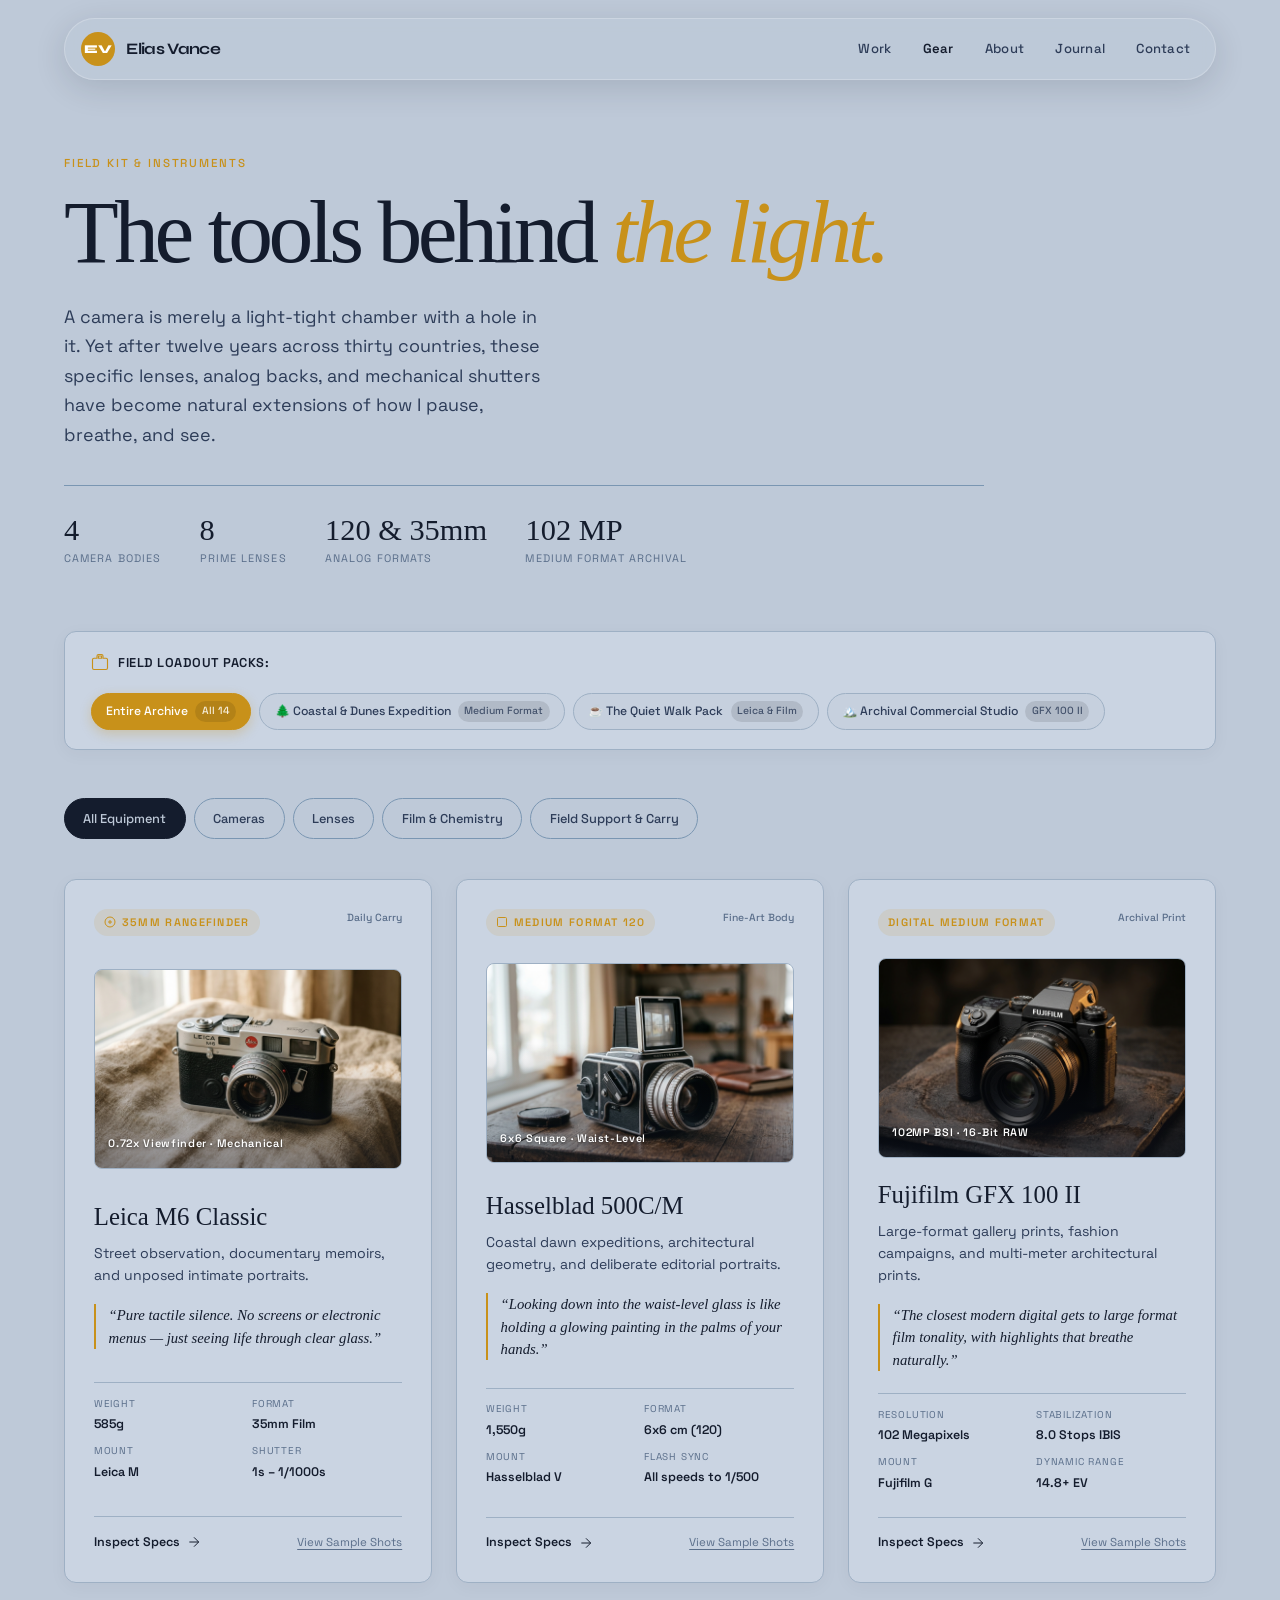
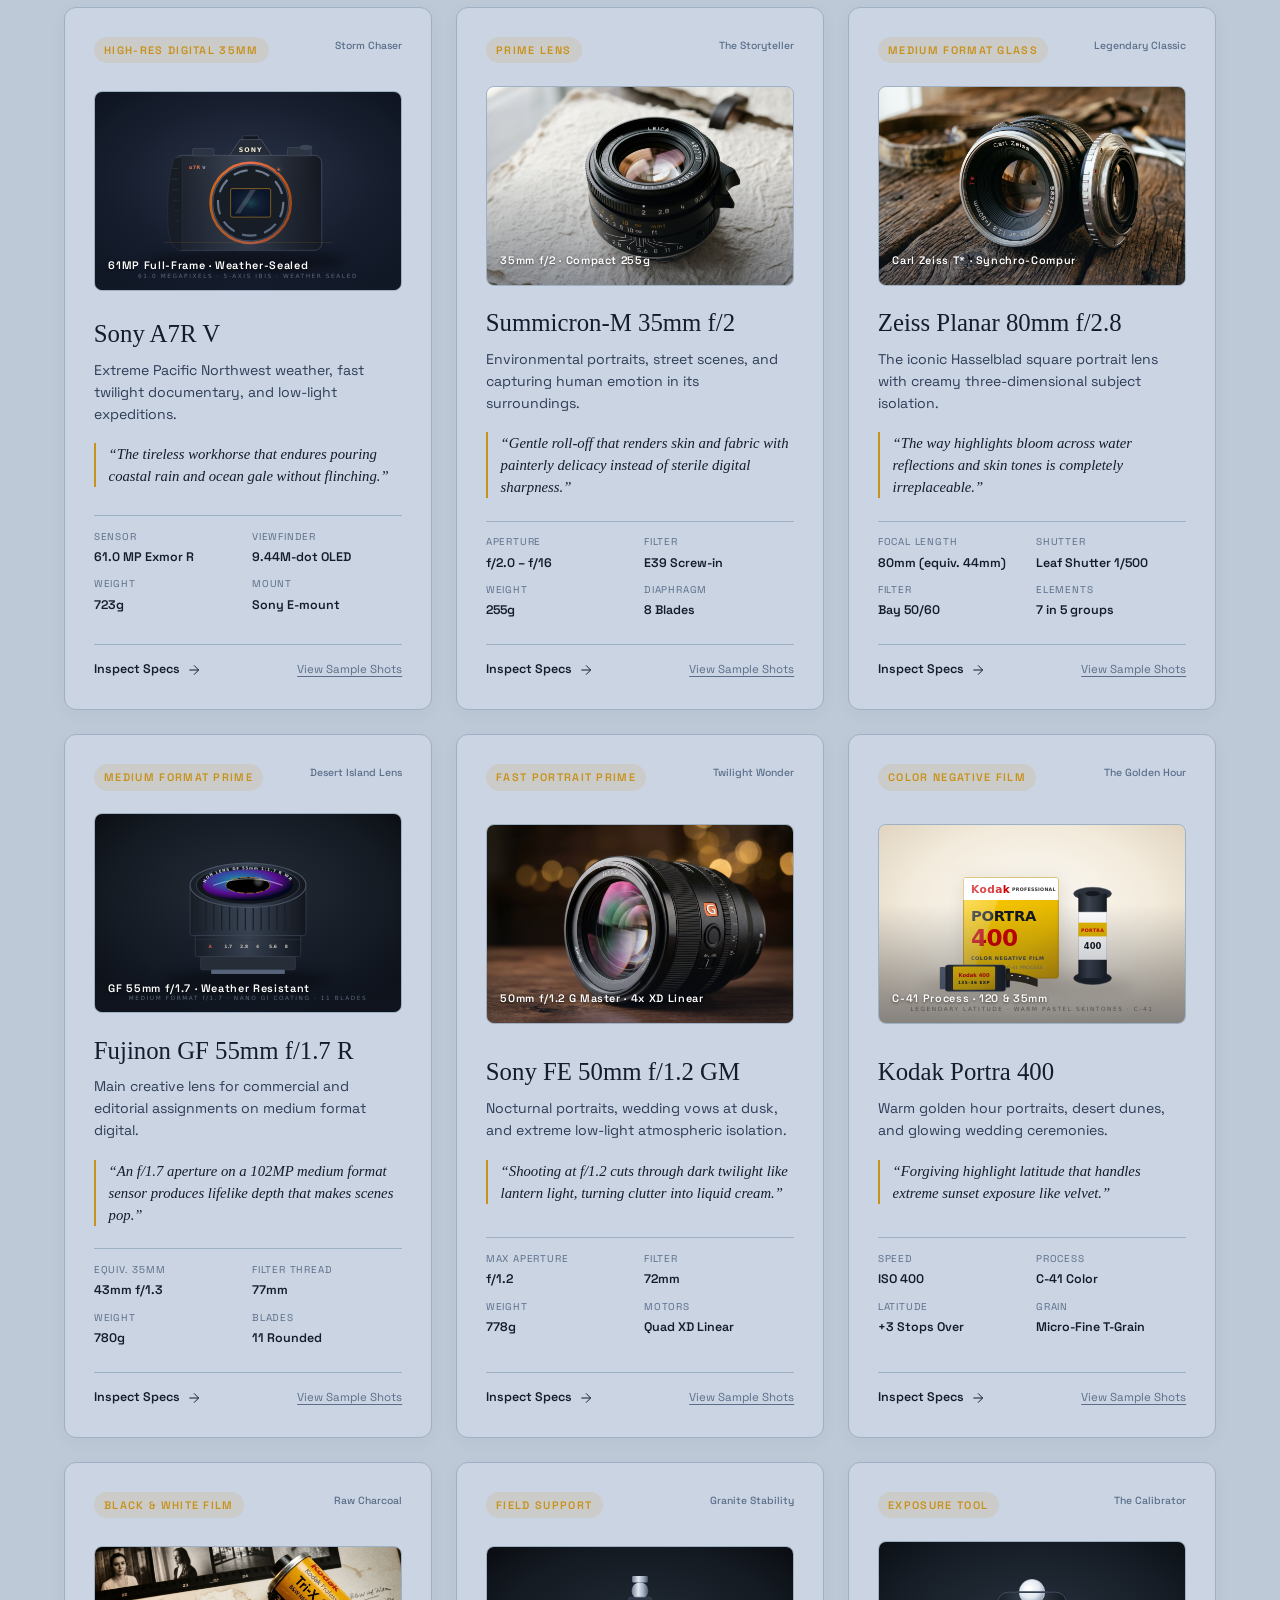
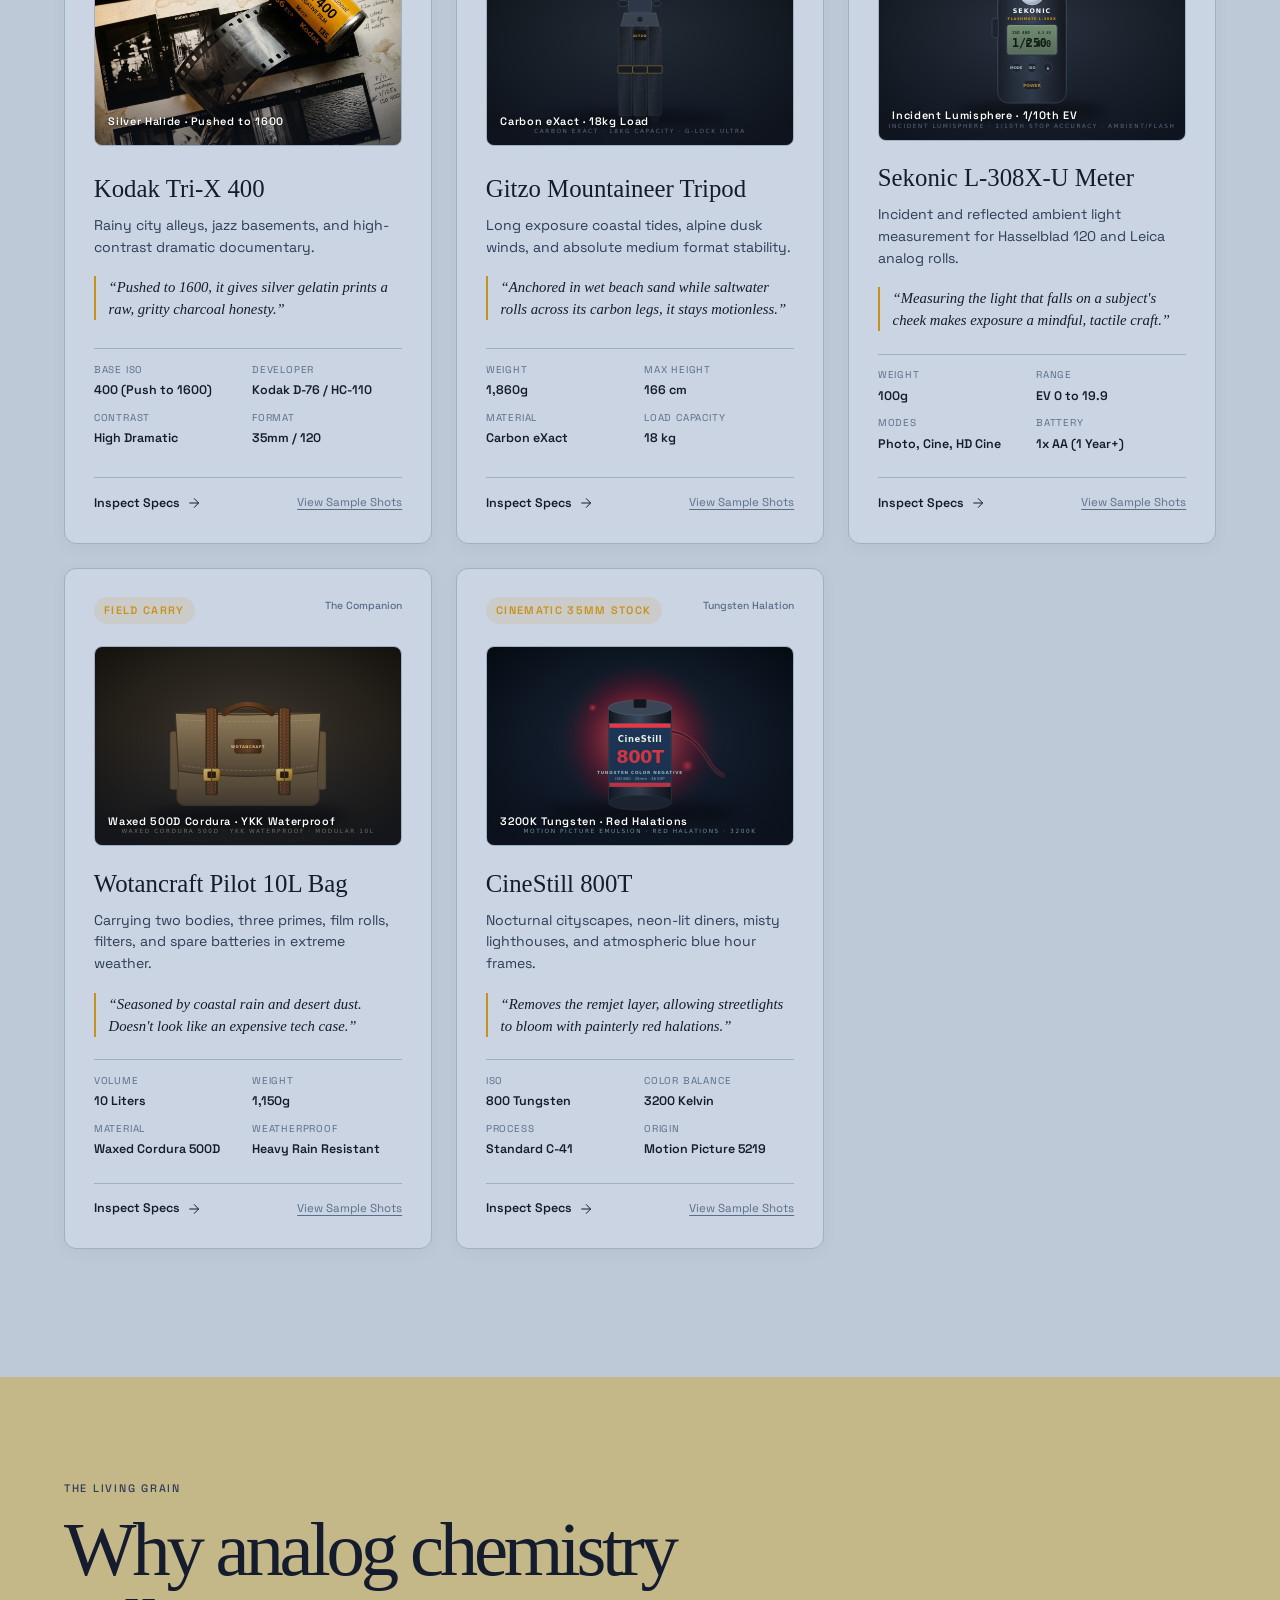
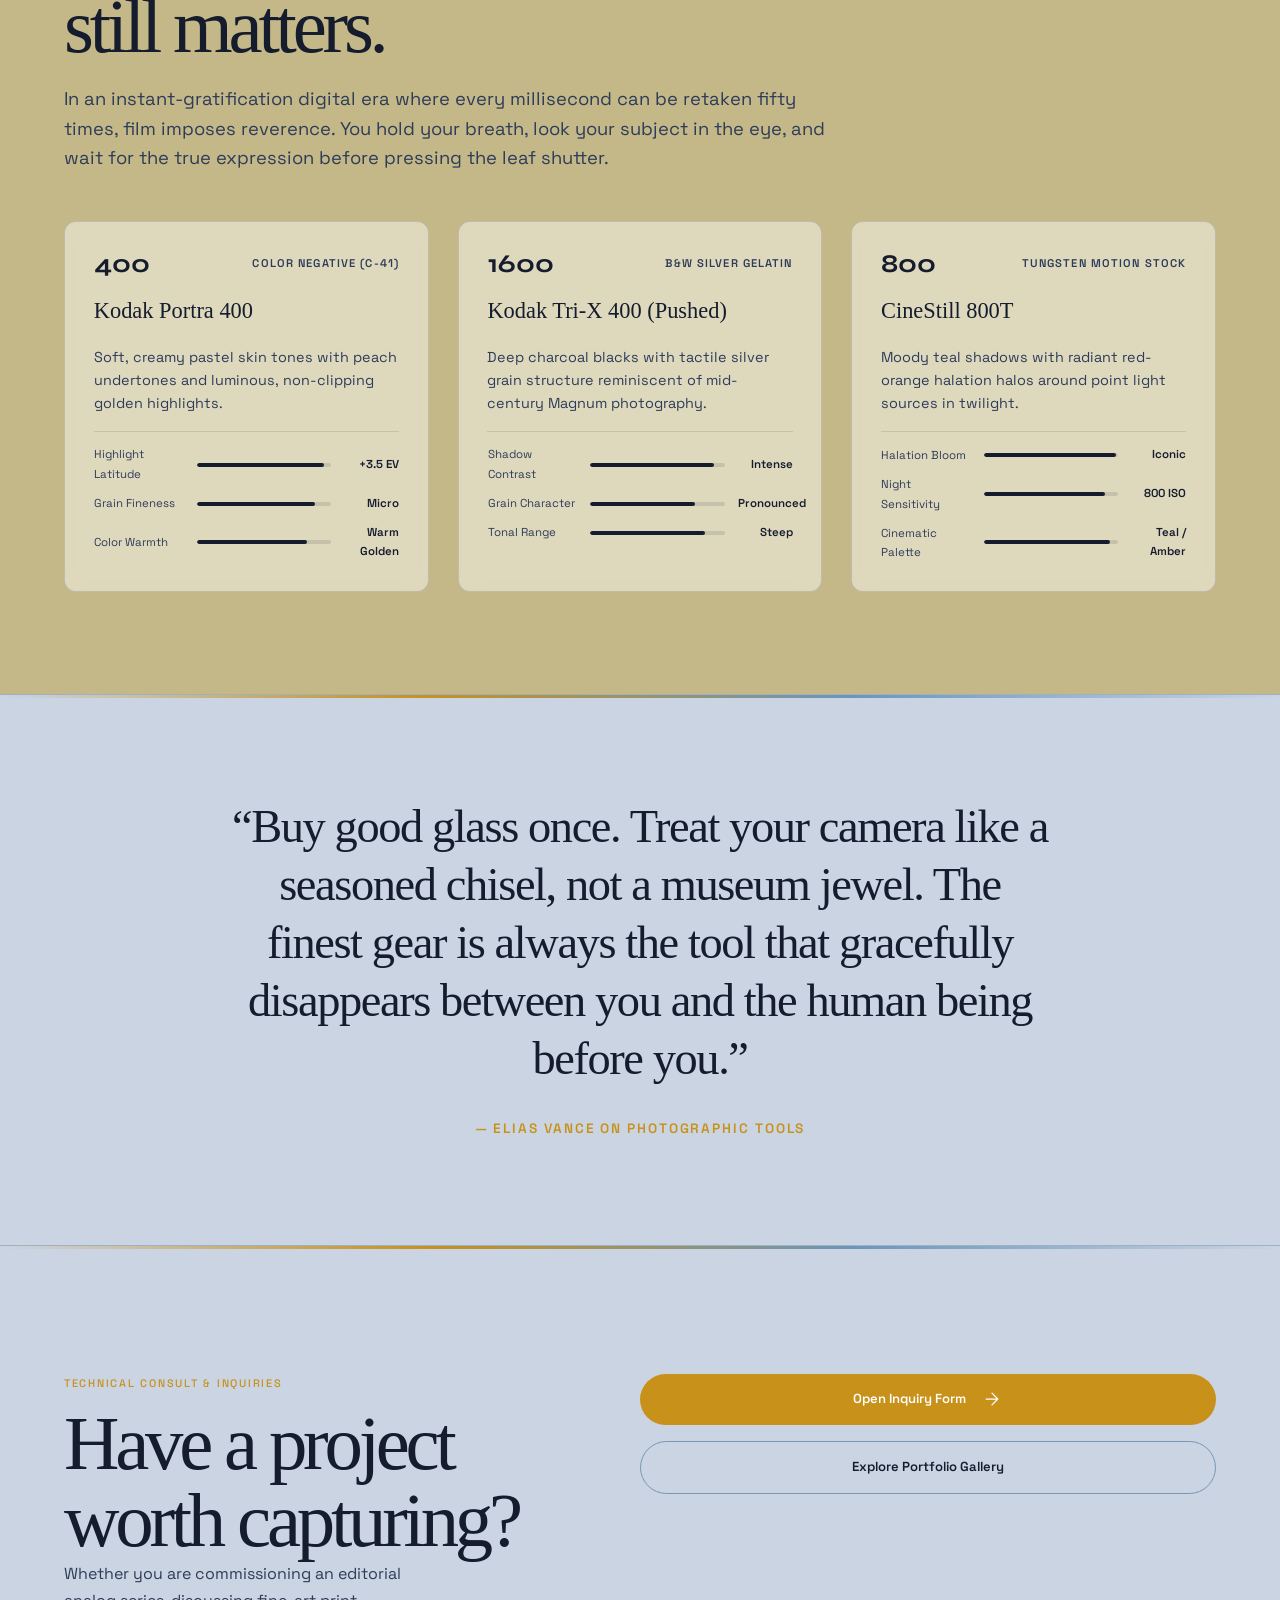
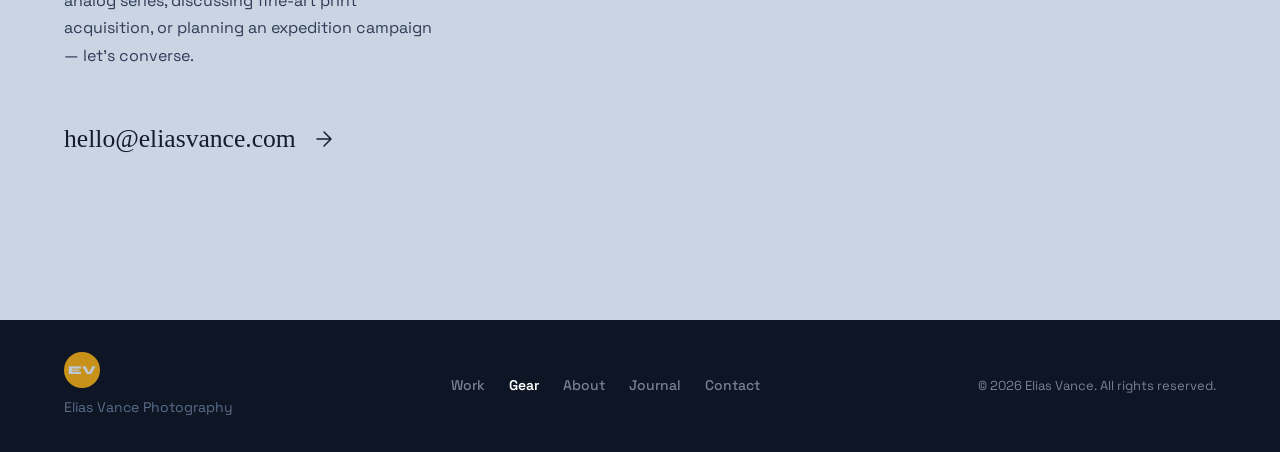
==== gear.html @ 74679d2d "adding gear page" ====
<!DOCTYPE html>
<html lang="en">
<head>
  <meta charset="UTF-8">
  <meta name="viewport" content="width=device-width, initial-scale=1.0">
  <title>Gears & Cameras — Elias Vance Photography</title>
  <meta name="description" content="Inside the camera bag of Elias Vance. Analog medium format, 35mm rangefinders, digital medium format, and prime lenses used across 12 years of fine-art photography.">
  <meta name="theme-color" content="#bec9d8">
  <link rel="icon" href="data:image/svg+xml,%3Csvg xmlns='http://www.w3.org/2000/svg' viewBox='0 0 64 64'%3E%3Crect width='64' height='64' rx='32' fill='%23c8911a'/%3E%3Ctext x='32' y='42' font-family='Manrope,sans-serif' font-weight='700' font-size='26' fill='%23141c2d' text-anchor='middle'%3EEV%3C/text%3E%3C/svg%3E">
  <link rel="preconnect" href="https://fonts.googleapis.com">
  <link rel="preconnect" href="https://fonts.gstatic.com" crossorigin>
  <link href="https://fonts.googleapis.com/css2?family=Space+Grotesk:wght@300;400;500;600;700&family=Syne:wght@400;500;600;700;800&display=swap" rel="stylesheet">
  <link rel="stylesheet" href="styles.css">
  <script>document.documentElement.classList.add('js');</script>
</head>
<body class="gear-page">
  <a class="skip-link" href="#main">Skip to content</a>
  
  <div class="scroll-progress" aria-hidden="true"><span id="scroll-progress-bar"></span></div>

  <!-- Header -->
  <header class="site-header" id="site-header">
    <a class="brand" href="index.html#top" aria-label="Elias Vance Photography — home">
      <span class="brand-mark" aria-hidden="true">EV</span>
      <span class="brand-text">Elias Vance</span>
    </a>

    <nav class="primary-nav" aria-label="Primary navigation">
      <a href="index.html#work" data-text="Work">Work</a>
      <a href="gear.html" data-text="Gear" class="active" style="color: var(--fg); font-weight: 600;">Gear</a>
      <a href="index.html#about" data-text="About">About</a>
      <a href="index.html#journal" data-text="Journal">Journal</a>
      <a href="index.html#contact" data-text="Contact">Contact</a>
    </nav>

    <button class="menu-toggle" type="button" aria-label="Open menu" aria-controls="mobile-menu" aria-expanded="false">
      <span></span>
      <span></span>
    </button>
  </header>

  <!-- Mobile Menu -->
  <div class="mobile-menu" id="mobile-menu" aria-hidden="true" inert>
    <div class="menu-inner">
      <nav class="menu-nav" aria-label="Mobile navigation">
        <a href="index.html#work"><span>01</span>Work</a>
        <a href="gear.html"><span>02</span>Gear</a>
        <a href="index.html#about"><span>03</span>About</a>
        <a href="index.html#journal"><span>04</span>Journal</a>
        <a href="index.html#contact"><span>05</span>Contact</a>
      </nav>
      <div class="menu-footer">
        <a href="mailto:hello@eliasvance.com">hello@eliasvance.com</a>
        <p>Portland, Oregon · Available worldwide</p>
      </div>
    </div>
  </div>

  <main id="main">
    <!-- Hero Section -->
    <section class="gear-hero reveal">
      <div class="gear-hero-content">
        <p class="section-eyebrow">Field Kit & Instruments</p>
        <h1 class="gear-hero-title">The tools behind <em>the light.</em></h1>
        <p class="gear-hero-desc">
          A camera is merely a light-tight chamber with a hole in it. Yet after twelve years across thirty countries, these specific lenses, analog backs, and mechanical shutters have become natural extensions of how I pause, breathe, and see.
        </p>

        <div class="gear-stats-strip">
          <div class="gear-stat-item">
            <span class="gear-stat-val">4</span>
            <span class="gear-stat-lbl">Camera Bodies</span>
          </div>
          <div class="gear-stat-item">
            <span class="gear-stat-val">8</span>
            <span class="gear-stat-lbl">Prime Lenses</span>
          </div>
          <div class="gear-stat-item">
            <span class="gear-stat-val">120 & 35mm</span>
            <span class="gear-stat-lbl">Analog Formats</span>
          </div>
          <div class="gear-stat-item">
            <span class="gear-stat-val">102 MP</span>
            <span class="gear-stat-lbl">Medium Format Archival</span>
          </div>
        </div>
      </div>
    </section>

    <!-- Interactive Field Loadout Presets -->
    <div class="gear-loadouts-section reveal">
      <div class="gear-loadouts-wrap">
        <div class="gear-loadouts-label">
          <svg viewBox="0 0 24 24" fill="none" stroke="currentColor" stroke-width="1.5"><path d="M20 7h-4V4c0-1.1-.9-2-2-2h-4c-1.1 0-2 .9-2 2v3H4c-1.1 0-2 .9-2 2v11c0 1.1.9 2 2 2h16c1.1 0 2-.9 2-2V9c0-1.1-.9-2-2-2zM10 4h4v3h-4V4z"/></svg>
          <span>Field Loadout Packs:</span>
        </div>
        <div class="gear-loadouts-btns">
          <button class="gear-preset-btn is-active" data-preset="all" type="button">
            <span>Entire Archive</span>
            <span class="gear-preset-badge">All 14</span>
          </button>
          <button class="gear-preset-btn" data-preset="coastal" type="button">
            <span>🌲 Coastal & Dunes Expedition</span>
            <span class="gear-preset-badge">Medium Format</span>
          </button>
          <button class="gear-preset-btn" data-preset="street" type="button">
            <span>☕ The Quiet Walk Pack</span>
            <span class="gear-preset-badge">Leica & Film</span>
          </button>
          <button class="gear-preset-btn" data-preset="commercial" type="button">
            <span>🏔️ Archival Commercial Studio</span>
            <span class="gear-preset-badge">GFX 100 II</span>
          </button>
        </div>
      </div>
    </div>

    <!-- Category Filters -->
    <div class="gear-filter-section reveal">
      <div class="gear-filters" role="group" aria-label="Filter gear by category">
        <button class="gear-filter-btn is-active" data-filter="all" type="button" aria-pressed="true">All Equipment</button>
        <button class="gear-filter-btn" data-filter="cameras" type="button" aria-pressed="false">Cameras</button>
        <button class="gear-filter-btn" data-filter="lenses" type="button" aria-pressed="false">Lenses</button>
        <button class="gear-filter-btn" data-filter="film" type="button" aria-pressed="false">Film & Chemistry</button>
        <button class="gear-filter-btn" data-filter="support" type="button" aria-pressed="false">Field Support & Carry</button>
      </div>
    </div>

    <!-- Main Gear Grid -->
    <section class="gear-grid-section" aria-label="Equipment showcase">
      <div class="gear-cards-grid">
        
        <!-- 01. Leica M6 -->
        <article class="gear-card reveal" data-gear-id="leica-m6">
          <div class="gear-card-top">
            <span class="gear-type-tag">
              <svg width="12" height="12" viewBox="0 0 24 24" fill="none" stroke="currentColor" stroke-width="2"><circle cx="12" cy="12" r="10"/><path d="M12 8v8M8 12h8"/></svg>
              35mm Rangefinder
            </span>
            <span class="gear-status-tag">Daily Carry</span>
          </div>

          <div class="gear-card-visual" aria-hidden="true" title="Click to inspect Leica M6">
            <img src="assets/images/gear-leica-m6.jpg" alt="Leica M6 Classic Rangefinder Camera" loading="lazy">
            <div class="gear-visual-meta">
              <span>0.72x Viewfinder · Mechanical</span>
              <span class="gear-zoom-icon"><svg viewBox="0 0 24 24" fill="none" stroke="currentColor" stroke-width="2"><circle cx="11" cy="11" r="8"/><path d="M21 21l-4.35-4.35M11 8v6M8 11h6"/></svg></span>
            </div>
          </div>

          <div class="gear-card-body">
            <h2 class="gear-card-title">Leica M6 Classic</h2>
            <p class="gear-card-role">Street observation, documentary memoirs, and unposed intimate portraits.</p>
            <blockquote class="gear-card-quote">“Pure tactile silence. No screens or electronic menus — just seeing life through clear glass.”</blockquote>
          </div>

          <div class="gear-specs-list">
            <div class="gear-spec-pill">
              <span class="gear-spec-key">Weight</span>
              <span class="gear-spec-val">585g</span>
            </div>
            <div class="gear-spec-pill">
              <span class="gear-spec-key">Format</span>
              <span class="gear-spec-val">35mm Film</span>
            </div>
            <div class="gear-spec-pill">
              <span class="gear-spec-key">Mount</span>
              <span class="gear-spec-val">Leica M</span>
            </div>
            <div class="gear-spec-pill">
              <span class="gear-spec-key">Shutter</span>
              <span class="gear-spec-val">1s – 1/1000s</span>
            </div>
          </div>

          <div class="gear-card-foot">
            <button class="gear-inspect-btn" type="button">
              <span>Inspect Specs</span>
              <svg viewBox="0 0 24 24" fill="none" stroke="currentColor" stroke-width="1.5"><path d="M5 12h14M12 5l7 7-7 7"/></svg>
            </button>
            <a class="gear-sample-link" href="index.html#work">View Sample Shots</a>
          </div>
        </article>

        <!-- 02. Hasselblad 500C/M -->
        <article class="gear-card reveal" data-gear-id="hasselblad-500cm">
          <div class="gear-card-top">
            <span class="gear-type-tag">
              <svg width="12" height="12" viewBox="0 0 24 24" fill="none" stroke="currentColor" stroke-width="2"><rect x="3" y="3" width="18" height="18" rx="2"/></svg>
              Medium Format 120
            </span>
            <span class="gear-status-tag">Fine-Art Body</span>
          </div>

          <div class="gear-card-visual" aria-hidden="true" title="Click to inspect Hasselblad 500C/M">
            <img src="assets/images/gear-hasselblad.jpg" alt="Hasselblad 500C/M Medium Format Camera" loading="lazy">
            <div class="gear-visual-meta">
              <span>6x6 Square · Waist-Level</span>
              <span class="gear-zoom-icon"><svg viewBox="0 0 24 24" fill="none" stroke="currentColor" stroke-width="2"><circle cx="11" cy="11" r="8"/><path d="M21 21l-4.35-4.35M11 8v6M8 11h6"/></svg></span>
            </div>
          </div>

          <div class="gear-card-body">
            <h2 class="gear-card-title">Hasselblad 500C/M</h2>
            <p class="gear-card-role">Coastal dawn expeditions, architectural geometry, and deliberate editorial portraits.</p>
            <blockquote class="gear-card-quote">“Looking down into the waist-level glass is like holding a glowing painting in the palms of your hands.”</blockquote>
          </div>

          <div class="gear-specs-list">
            <div class="gear-spec-pill">
              <span class="gear-spec-key">Weight</span>
              <span class="gear-spec-val">1,550g</span>
            </div>
            <div class="gear-spec-pill">
              <span class="gear-spec-key">Format</span>
              <span class="gear-spec-val">6x6 cm (120)</span>
            </div>
            <div class="gear-spec-pill">
              <span class="gear-spec-key">Mount</span>
              <span class="gear-spec-val">Hasselblad V</span>
            </div>
            <div class="gear-spec-pill">
              <span class="gear-spec-key">Flash Sync</span>
              <span class="gear-spec-val">All speeds to 1/500</span>
            </div>
          </div>

          <div class="gear-card-foot">
            <button class="gear-inspect-btn" type="button">
              <span>Inspect Specs</span>
              <svg viewBox="0 0 24 24" fill="none" stroke="currentColor" stroke-width="1.5"><path d="M5 12h14M12 5l7 7-7 7"/></svg>
            </button>
            <a class="gear-sample-link" href="index.html#work">View Sample Shots</a>
          </div>
        </article>

        <!-- 03. Fujifilm GFX 100 II -->
        <article class="gear-card reveal" data-gear-id="fujifilm-gfx100ii">
          <div class="gear-card-top">
            <span class="gear-type-tag">Digital Medium Format</span>
            <span class="gear-status-tag">Archival Print</span>
          </div>

          <div class="gear-card-visual" aria-hidden="true" title="Click to inspect Fujifilm GFX 100 II">
            <img src="assets/images/gear-gfx100ii.jpg" alt="Fujifilm GFX 100 II Medium Format Digital Camera" loading="lazy">
            <div class="gear-visual-meta">
              <span>102MP BSI · 16-Bit RAW</span>
              <span class="gear-zoom-icon"><svg viewBox="0 0 24 24" fill="none" stroke="currentColor" stroke-width="2"><circle cx="11" cy="11" r="8"/><path d="M21 21l-4.35-4.35M11 8v6M8 11h6"/></svg></span>
            </div>
          </div>

          <div class="gear-card-body">
            <h2 class="gear-card-title">Fujifilm GFX 100 II</h2>
            <p class="gear-card-role">Large-format gallery prints, fashion campaigns, and multi-meter architectural prints.</p>
            <blockquote class="gear-card-quote">“The closest modern digital gets to large format film tonality, with highlights that breathe naturally.”</blockquote>
          </div>

          <div class="gear-specs-list">
            <div class="gear-spec-pill">
              <span class="gear-spec-key">Resolution</span>
              <span class="gear-spec-val">102 Megapixels</span>
            </div>
            <div class="gear-spec-pill">
              <span class="gear-spec-key">Stabilization</span>
              <span class="gear-spec-val">8.0 Stops IBIS</span>
            </div>
            <div class="gear-spec-pill">
              <span class="gear-spec-key">Mount</span>
              <span class="gear-spec-val">Fujifilm G</span>
            </div>
            <div class="gear-spec-pill">
              <span class="gear-spec-key">Dynamic Range</span>
              <span class="gear-spec-val">14.8+ EV</span>
            </div>
          </div>

          <div class="gear-card-foot">
            <button class="gear-inspect-btn" type="button">
              <span>Inspect Specs</span>
              <svg viewBox="0 0 24 24" fill="none" stroke="currentColor" stroke-width="1.5"><path d="M5 12h14M12 5l7 7-7 7"/></svg>
            </button>
            <a class="gear-sample-link" href="index.html#work">View Sample Shots</a>
          </div>
        </article>

        <!-- 04. Sony A7R V -->
        <article class="gear-card reveal" data-gear-id="sony-a7rv">
          <div class="gear-card-top">
            <span class="gear-type-tag">High-Res Digital 35mm</span>
            <span class="gear-status-tag">Storm Chaser</span>
          </div>

          <div class="gear-card-visual" aria-hidden="true" title="Click to inspect Sony A7R V">
            <img src="assets/images/gear-sony-a7rv.svg" alt="Sony A7R V High-Resolution Mirrorless Camera" loading="lazy">
            <div class="gear-visual-meta">
              <span>61MP Full-Frame · Weather-Sealed</span>
              <span class="gear-zoom-icon"><svg viewBox="0 0 24 24" fill="none" stroke="currentColor" stroke-width="2"><circle cx="11" cy="11" r="8"/><path d="M21 21l-4.35-4.35M11 8v6M8 11h6"/></svg></span>
            </div>
          </div>

          <div class="gear-card-body">
            <h2 class="gear-card-title">Sony A7R V</h2>
            <p class="gear-card-role">Extreme Pacific Northwest weather, fast twilight documentary, and low-light expeditions.</p>
            <blockquote class="gear-card-quote">“The tireless workhorse that endures pouring coastal rain and ocean gale without flinching.”</blockquote>
          </div>

          <div class="gear-specs-list">
            <div class="gear-spec-pill">
              <span class="gear-spec-key">Sensor</span>
              <span class="gear-spec-val">61.0 MP Exmor R</span>
            </div>
            <div class="gear-spec-pill">
              <span class="gear-spec-key">Viewfinder</span>
              <span class="gear-spec-val">9.44M-dot OLED</span>
            </div>
            <div class="gear-spec-pill">
              <span class="gear-spec-key">Weight</span>
              <span class="gear-spec-val">723g</span>
            </div>
            <div class="gear-spec-pill">
              <span class="gear-spec-key">Mount</span>
              <span class="gear-spec-val">Sony E-mount</span>
            </div>
          </div>

          <div class="gear-card-foot">
            <button class="gear-inspect-btn" type="button">
              <span>Inspect Specs</span>
              <svg viewBox="0 0 24 24" fill="none" stroke="currentColor" stroke-width="1.5"><path d="M5 12h14M12 5l7 7-7 7"/></svg>
            </button>
            <a class="gear-sample-link" href="index.html#work">View Sample Shots</a>
          </div>
        </article>

        <!-- 05. Leica Summicron-M 35mm f/2 -->
        <article class="gear-card reveal" data-gear-id="leica-35-summicron">
          <div class="gear-card-top">
            <span class="gear-type-tag">Prime Lens</span>
            <span class="gear-status-tag">The Storyteller</span>
          </div>

          <div class="gear-card-visual" aria-hidden="true" title="Click to inspect Leica Summicron-M 35mm f/2 ASPH">
            <img src="assets/images/gear-leica-35.jpg" alt="Leica Summicron-M 35mm f/2 ASPH Prime Lens" loading="lazy">
            <div class="gear-visual-meta">
              <span>35mm f/2 · Compact 255g</span>
              <span class="gear-zoom-icon"><svg viewBox="0 0 24 24" fill="none" stroke="currentColor" stroke-width="2"><circle cx="11" cy="11" r="8"/><path d="M21 21l-4.35-4.35M11 8v6M8 11h6"/></svg></span>
            </div>
          </div>

          <div class="gear-card-body">
            <h2 class="gear-card-title">Summicron-M 35mm f/2</h2>
            <p class="gear-card-role">Environmental portraits, street scenes, and capturing human emotion in its surroundings.</p>
            <blockquote class="gear-card-quote">“Gentle roll-off that renders skin and fabric with painterly delicacy instead of sterile digital sharpness.”</blockquote>
          </div>

          <div class="gear-specs-list">
            <div class="gear-spec-pill">
              <span class="gear-spec-key">Aperture</span>
              <span class="gear-spec-val">f/2.0 – f/16</span>
            </div>
            <div class="gear-spec-pill">
              <span class="gear-spec-key">Filter</span>
              <span class="gear-spec-val">E39 Screw-in</span>
            </div>
            <div class="gear-spec-pill">
              <span class="gear-spec-key">Weight</span>
              <span class="gear-spec-val">255g</span>
            </div>
            <div class="gear-spec-pill">
              <span class="gear-spec-key">Diaphragm</span>
              <span class="gear-spec-val">8 Blades</span>
            </div>
          </div>

          <div class="gear-card-foot">
            <button class="gear-inspect-btn" type="button">
              <span>Inspect Specs</span>
              <svg viewBox="0 0 24 24" fill="none" stroke="currentColor" stroke-width="1.5"><path d="M5 12h14M12 5l7 7-7 7"/></svg>
            </button>
            <a class="gear-sample-link" href="index.html#work">View Sample Shots</a>
          </div>
        </article>

        <!-- 06. Carl Zeiss Planar 80mm f/2.8 -->
        <article class="gear-card reveal" data-gear-id="zeiss-80-planar">
          <div class="gear-card-top">
            <span class="gear-type-tag">Medium Format Glass</span>
            <span class="gear-status-tag">Legendary Classic</span>
          </div>

          <div class="gear-card-visual" aria-hidden="true" title="Click to inspect Carl Zeiss Planar T* 80mm f/2.8">
            <img src="assets/images/gear-zeiss-80.jpg" alt="Carl Zeiss Planar T* 80mm f/2.8 Lens" loading="lazy">
            <div class="gear-visual-meta">
              <span>Carl Zeiss T* · Synchro-Compur</span>
              <span class="gear-zoom-icon"><svg viewBox="0 0 24 24" fill="none" stroke="currentColor" stroke-width="2"><circle cx="11" cy="11" r="8"/><path d="M21 21l-4.35-4.35M11 8v6M8 11h6"/></svg></span>
            </div>
          </div>

          <div class="gear-card-body">
            <h2 class="gear-card-title">Zeiss Planar 80mm f/2.8</h2>
            <p class="gear-card-role">The iconic Hasselblad square portrait lens with creamy three-dimensional subject isolation.</p>
            <blockquote class="gear-card-quote">“The way highlights bloom across water reflections and skin tones is completely irreplaceable.”</blockquote>
          </div>

          <div class="gear-specs-list">
            <div class="gear-spec-pill">
              <span class="gear-spec-key">Focal Length</span>
              <span class="gear-spec-val">80mm (equiv. 44mm)</span>
            </div>
            <div class="gear-spec-pill">
              <span class="gear-spec-key">Shutter</span>
              <span class="gear-spec-val">Leaf Shutter 1/500</span>
            </div>
            <div class="gear-spec-pill">
              <span class="gear-spec-key">Filter</span>
              <span class="gear-spec-val">Bay 50/60</span>
            </div>
            <div class="gear-spec-pill">
              <span class="gear-spec-key">Elements</span>
              <span class="gear-spec-val">7 in 5 groups</span>
            </div>
          </div>

          <div class="gear-card-foot">
            <button class="gear-inspect-btn" type="button">
              <span>Inspect Specs</span>
              <svg viewBox="0 0 24 24" fill="none" stroke="currentColor" stroke-width="1.5"><path d="M5 12h14M12 5l7 7-7 7"/></svg>
            </button>
            <a class="gear-sample-link" href="index.html#work">View Sample Shots</a>
          </div>
        </article>

        <!-- 07. Fujinon GF 55mm f/1.7 -->
        <article class="gear-card reveal" data-gear-id="fuji-gf-55">
          <div class="gear-card-top">
            <span class="gear-type-tag">Medium Format Prime</span>
            <span class="gear-status-tag">Desert Island Lens</span>
          </div>

          <div class="gear-card-visual" aria-hidden="true" title="Click to inspect Fujinon GF 55mm f/1.7 R WR">
            <img src="assets/images/gear-fuji-gf55.svg" alt="Fujinon GF 55mm f/1.7 R WR Medium Format Lens" loading="lazy">
            <div class="gear-visual-meta">
              <span>GF 55mm f/1.7 · Weather Resistant</span>
              <span class="gear-zoom-icon"><svg viewBox="0 0 24 24" fill="none" stroke="currentColor" stroke-width="2"><circle cx="11" cy="11" r="8"/><path d="M21 21l-4.35-4.35M11 8v6M8 11h6"/></svg></span>
            </div>
          </div>

          <div class="gear-card-body">
            <h2 class="gear-card-title">Fujinon GF 55mm f/1.7 R</h2>
            <p class="gear-card-role">Main creative lens for commercial and editorial assignments on medium format digital.</p>
            <blockquote class="gear-card-quote">“An f/1.7 aperture on a 102MP medium format sensor produces lifelike depth that makes scenes pop.”</blockquote>
          </div>

          <div class="gear-specs-list">
            <div class="gear-spec-pill">
              <span class="gear-spec-key">Equiv. 35mm</span>
              <span class="gear-spec-val">43mm f/1.3</span>
            </div>
            <div class="gear-spec-pill">
              <span class="gear-spec-key">Filter Thread</span>
              <span class="gear-spec-val">77mm</span>
            </div>
            <div class="gear-spec-pill">
              <span class="gear-spec-key">Weight</span>
              <span class="gear-spec-val">780g</span>
            </div>
            <div class="gear-spec-pill">
              <span class="gear-spec-key">Blades</span>
              <span class="gear-spec-val">11 Rounded</span>
            </div>
          </div>

          <div class="gear-card-foot">
            <button class="gear-inspect-btn" type="button">
              <span>Inspect Specs</span>
              <svg viewBox="0 0 24 24" fill="none" stroke="currentColor" stroke-width="1.5"><path d="M5 12h14M12 5l7 7-7 7"/></svg>
            </button>
            <a class="gear-sample-link" href="index.html#work">View Sample Shots</a>
          </div>
        </article>

        <!-- 08. Sony FE 50mm f/1.2 GM -->
        <article class="gear-card reveal" data-gear-id="sony-50-gm">
          <div class="gear-card-top">
            <span class="gear-type-tag">Fast Portrait Prime</span>
            <span class="gear-status-tag">Twilight Wonder</span>
          </div>

          <div class="gear-card-visual" aria-hidden="true" title="Click to inspect Sony FE 50mm f/1.2 GM">
            <img src="assets/images/gear-sony-50.jpg" alt="Sony FE 50mm f/1.2 GM Prime Lens" loading="lazy">
            <div class="gear-visual-meta">
              <span>50mm f/1.2 G Master · 4x XD Linear</span>
              <span class="gear-zoom-icon"><svg viewBox="0 0 24 24" fill="none" stroke="currentColor" stroke-width="2"><circle cx="11" cy="11" r="8"/><path d="M21 21l-4.35-4.35M11 8v6M8 11h6"/></svg></span>
            </div>
          </div>

          <div class="gear-card-body">
            <h2 class="gear-card-title">Sony FE 50mm f/1.2 GM</h2>
            <p class="gear-card-role">Nocturnal portraits, wedding vows at dusk, and extreme low-light atmospheric isolation.</p>
            <blockquote class="gear-card-quote">“Shooting at f/1.2 cuts through dark twilight like lantern light, turning clutter into liquid cream.”</blockquote>
          </div>

          <div class="gear-specs-list">
            <div class="gear-spec-pill">
              <span class="gear-spec-key">Max Aperture</span>
              <span class="gear-spec-val">f/1.2</span>
            </div>
            <div class="gear-spec-pill">
              <span class="gear-spec-key">Filter</span>
              <span class="gear-spec-val">72mm</span>
            </div>
            <div class="gear-spec-pill">
              <span class="gear-spec-key">Weight</span>
              <span class="gear-spec-val">778g</span>
            </div>
            <div class="gear-spec-pill">
              <span class="gear-spec-key">Motors</span>
              <span class="gear-spec-val">Quad XD Linear</span>
            </div>
          </div>

          <div class="gear-card-foot">
            <button class="gear-inspect-btn" type="button">
              <span>Inspect Specs</span>
              <svg viewBox="0 0 24 24" fill="none" stroke="currentColor" stroke-width="1.5"><path d="M5 12h14M12 5l7 7-7 7"/></svg>
            </button>
            <a class="gear-sample-link" href="index.html#work">View Sample Shots</a>
          </div>
        </article>

        <!-- 09. Kodak Portra 400 -->
        <article class="gear-card reveal" data-gear-id="kodak-portra-400">
          <div class="gear-card-top">
            <span class="gear-type-tag">Color Negative Film</span>
            <span class="gear-status-tag">The Golden Hour</span>
          </div>

          <div class="gear-card-visual" aria-hidden="true" title="Click to inspect Kodak Portra 400">
            <img src="assets/images/gear-portra-400.svg" alt="Kodak Professional Portra 400 120 and 35mm Film" loading="lazy">
            <div class="gear-visual-meta">
              <span>C-41 Process · 120 & 35mm</span>
              <span class="gear-zoom-icon"><svg viewBox="0 0 24 24" fill="none" stroke="currentColor" stroke-width="2"><circle cx="11" cy="11" r="8"/><path d="M21 21l-4.35-4.35M11 8v6M8 11h6"/></svg></span>
            </div>
          </div>

          <div class="gear-card-body">
            <h2 class="gear-card-title">Kodak Portra 400</h2>
            <p class="gear-card-role">Warm golden hour portraits, desert dunes, and glowing wedding ceremonies.</p>
            <blockquote class="gear-card-quote">“Forgiving highlight latitude that handles extreme sunset exposure like velvet.”</blockquote>
          </div>

          <div class="gear-specs-list">
            <div class="gear-spec-pill">
              <span class="gear-spec-key">Speed</span>
              <span class="gear-spec-val">ISO 400</span>
            </div>
            <div class="gear-spec-pill">
              <span class="gear-spec-key">Process</span>
              <span class="gear-spec-val">C-41 Color</span>
            </div>
            <div class="gear-spec-pill">
              <span class="gear-spec-key">Latitude</span>
              <span class="gear-spec-val">+3 Stops Over</span>
            </div>
            <div class="gear-spec-pill">
              <span class="gear-spec-key">Grain</span>
              <span class="gear-spec-val">Micro-Fine T-Grain</span>
            </div>
          </div>

          <div class="gear-card-foot">
            <button class="gear-inspect-btn" type="button">
              <span>Inspect Specs</span>
              <svg viewBox="0 0 24 24" fill="none" stroke="currentColor" stroke-width="1.5"><path d="M5 12h14M12 5l7 7-7 7"/></svg>
            </button>
            <a class="gear-sample-link" href="index.html#work">View Sample Shots</a>
          </div>
        </article>

        <!-- 10. Kodak Tri-X 400 -->
        <article class="gear-card reveal" data-gear-id="kodak-trix-400">
          <div class="gear-card-top">
            <span class="gear-type-tag">Black & White Film</span>
            <span class="gear-status-tag">Raw Charcoal</span>
          </div>

          <div class="gear-card-visual" aria-hidden="true" title="Click to inspect Kodak Tri-X 400">
            <img src="assets/images/gear-trix-400.jpg" alt="Kodak Tri-X 400 Black and White Film" loading="lazy">
            <div class="gear-visual-meta">
              <span>Silver Halide · Pushed to 1600</span>
              <span class="gear-zoom-icon"><svg viewBox="0 0 24 24" fill="none" stroke="currentColor" stroke-width="2"><circle cx="11" cy="11" r="8"/><path d="M21 21l-4.35-4.35M11 8v6M8 11h6"/></svg></span>
            </div>
          </div>

          <div class="gear-card-body">
            <h2 class="gear-card-title">Kodak Tri-X 400</h2>
            <p class="gear-card-role">Rainy city alleys, jazz basements, and high-contrast dramatic documentary.</p>
            <blockquote class="gear-card-quote">“Pushed to 1600, it gives silver gelatin prints a raw, gritty charcoal honesty.”</blockquote>
          </div>

          <div class="gear-specs-list">
            <div class="gear-spec-pill">
              <span class="gear-spec-key">Base ISO</span>
              <span class="gear-spec-val">400 (Push to 1600)</span>
            </div>
            <div class="gear-spec-pill">
              <span class="gear-spec-key">Developer</span>
              <span class="gear-spec-val">Kodak D-76 / HC-110</span>
            </div>
            <div class="gear-spec-pill">
              <span class="gear-spec-key">Contrast</span>
              <span class="gear-spec-val">High Dramatic</span>
            </div>
            <div class="gear-spec-pill">
              <span class="gear-spec-key">Format</span>
              <span class="gear-spec-val">35mm / 120</span>
            </div>
          </div>

          <div class="gear-card-foot">
            <button class="gear-inspect-btn" type="button">
              <span>Inspect Specs</span>
              <svg viewBox="0 0 24 24" fill="none" stroke="currentColor" stroke-width="1.5"><path d="M5 12h14M12 5l7 7-7 7"/></svg>
            </button>
            <a class="gear-sample-link" href="index.html#work">View Sample Shots</a>
          </div>
        </article>

        <!-- 11. Gitzo Mountaineer Series 2 -->
        <article class="gear-card reveal" data-gear-id="gitzo-tripod">
          <div class="gear-card-top">
            <span class="gear-type-tag">Field Support</span>
            <span class="gear-status-tag">Granite Stability</span>
          </div>

          <div class="gear-card-visual" aria-hidden="true" title="Click to inspect Gitzo Mountaineer Tripod">
            <img src="assets/images/gear-gitzo-tripod.svg" alt="Gitzo Mountaineer Series 2 Carbon Fiber Tripod" loading="lazy">
            <div class="gear-visual-meta">
              <span>Carbon eXact · 18kg Load</span>
              <span class="gear-zoom-icon"><svg viewBox="0 0 24 24" fill="none" stroke="currentColor" stroke-width="2"><circle cx="11" cy="11" r="8"/><path d="M21 21l-4.35-4.35M11 8v6M8 11h6"/></svg></span>
            </div>
          </div>

          <div class="gear-card-body">
            <h2 class="gear-card-title">Gitzo Mountaineer Tripod</h2>
            <p class="gear-card-role">Long exposure coastal tides, alpine dusk winds, and absolute medium format stability.</p>
            <blockquote class="gear-card-quote">“Anchored in wet beach sand while saltwater rolls across its carbon legs, it stays motionless.”</blockquote>
          </div>

          <div class="gear-specs-list">
            <div class="gear-spec-pill">
              <span class="gear-spec-key">Weight</span>
              <span class="gear-spec-val">1,860g</span>
            </div>
            <div class="gear-spec-pill">
              <span class="gear-spec-key">Max Height</span>
              <span class="gear-spec-val">166 cm</span>
            </div>
            <div class="gear-spec-pill">
              <span class="gear-spec-key">Material</span>
              <span class="gear-spec-val">Carbon eXact</span>
            </div>
            <div class="gear-spec-pill">
              <span class="gear-spec-key">Load Capacity</span>
              <span class="gear-spec-val">18 kg</span>
            </div>
          </div>

          <div class="gear-card-foot">
            <button class="gear-inspect-btn" type="button">
              <span>Inspect Specs</span>
              <svg viewBox="0 0 24 24" fill="none" stroke="currentColor" stroke-width="1.5"><path d="M5 12h14M12 5l7 7-7 7"/></svg>
            </button>
            <a class="gear-sample-link" href="index.html#work">View Sample Shots</a>
          </div>
        </article>

        <!-- 12. Sekonic L-308X-U Flashmate -->
        <article class="gear-card reveal" data-gear-id="sekonic-meter">
          <div class="gear-card-top">
            <span class="gear-type-tag">Exposure Tool</span>
            <span class="gear-status-tag">The Calibrator</span>
          </div>

          <div class="gear-card-visual" aria-hidden="true" title="Click to inspect Sekonic L-308X-U Flashmate">
            <img src="assets/images/gear-sekonic-meter.svg" alt="Sekonic L-308X-U Flashmate Incident Light Meter" loading="lazy">
            <div class="gear-visual-meta">
              <span>Incident Lumisphere · 1/10th EV</span>
              <span class="gear-zoom-icon"><svg viewBox="0 0 24 24" fill="none" stroke="currentColor" stroke-width="2"><circle cx="11" cy="11" r="8"/><path d="M21 21l-4.35-4.35M11 8v6M8 11h6"/></svg></span>
            </div>
          </div>

          <div class="gear-card-body">
            <h2 class="gear-card-title">Sekonic L-308X-U Meter</h2>
            <p class="gear-card-role">Incident and reflected ambient light measurement for Hasselblad 120 and Leica analog rolls.</p>
            <blockquote class="gear-card-quote">“Measuring the light that falls on a subject's cheek makes exposure a mindful, tactile craft.”</blockquote>
          </div>

          <div class="gear-specs-list">
            <div class="gear-spec-pill">
              <span class="gear-spec-key">Weight</span>
              <span class="gear-spec-val">100g</span>
            </div>
            <div class="gear-spec-pill">
              <span class="gear-spec-key">Range</span>
              <span class="gear-spec-val">EV 0 to 19.9</span>
            </div>
            <div class="gear-spec-pill">
              <span class="gear-spec-key">Modes</span>
              <span class="gear-spec-val">Photo, Cine, HD Cine</span>
            </div>
            <div class="gear-spec-pill">
              <span class="gear-spec-key">Battery</span>
              <span class="gear-spec-val">1x AA (1 Year+)</span>
            </div>
          </div>

          <div class="gear-card-foot">
            <button class="gear-inspect-btn" type="button">
              <span>Inspect Specs</span>
              <svg viewBox="0 0 24 24" fill="none" stroke="currentColor" stroke-width="1.5"><path d="M5 12h14M12 5l7 7-7 7"/></svg>
            </button>
            <a class="gear-sample-link" href="index.html#work">View Sample Shots</a>
          </div>
        </article>

        <!-- 13. Wotancraft Pilot 10L Travel Bag -->
        <article class="gear-card reveal" data-gear-id="wotancraft-bag">
          <div class="gear-card-top">
            <span class="gear-type-tag">Field Carry</span>
            <span class="gear-status-tag">The Companion</span>
          </div>

          <div class="gear-card-visual" aria-hidden="true" title="Click to inspect Wotancraft Pilot 10L Travel Bag">
            <img src="assets/images/gear-wotancraft-bag.svg" alt="Wotancraft Pilot 10L Waxed Canvas Field Bag" loading="lazy">
            <div class="gear-visual-meta">
              <span>Waxed 500D Cordura · YKK Waterproof</span>
              <span class="gear-zoom-icon"><svg viewBox="0 0 24 24" fill="none" stroke="currentColor" stroke-width="2"><circle cx="11" cy="11" r="8"/><path d="M21 21l-4.35-4.35M11 8v6M8 11h6"/></svg></span>
            </div>
          </div>

          <div class="gear-card-body">
            <h2 class="gear-card-title">Wotancraft Pilot 10L Bag</h2>
            <p class="gear-card-role">Carrying two bodies, three primes, film rolls, filters, and spare batteries in extreme weather.</p>
            <blockquote class="gear-card-quote">“Seasoned by coastal rain and desert dust. Doesn't look like an expensive tech case.”</blockquote>
          </div>

          <div class="gear-specs-list">
            <div class="gear-spec-pill">
              <span class="gear-spec-key">Volume</span>
              <span class="gear-spec-val">10 Liters</span>
            </div>
            <div class="gear-spec-pill">
              <span class="gear-spec-key">Weight</span>
              <span class="gear-spec-val">1,150g</span>
            </div>
            <div class="gear-spec-pill">
              <span class="gear-spec-key">Material</span>
              <span class="gear-spec-val">Waxed Cordura 500D</span>
            </div>
            <div class="gear-spec-pill">
              <span class="gear-spec-key">Weatherproof</span>
              <span class="gear-spec-val">Heavy Rain Resistant</span>
            </div>
          </div>

          <div class="gear-card-foot">
            <button class="gear-inspect-btn" type="button">
              <span>Inspect Specs</span>
              <svg viewBox="0 0 24 24" fill="none" stroke="currentColor" stroke-width="1.5"><path d="M5 12h14M12 5l7 7-7 7"/></svg>
            </button>
            <a class="gear-sample-link" href="index.html#work">View Sample Shots</a>
          </div>
        </article>

        <!-- 14. CineStill 800T -->
        <article class="gear-card reveal" data-gear-id="cinestill-800t">
          <div class="gear-card-top">
            <span class="gear-type-tag">Cinematic 35mm Stock</span>
            <span class="gear-status-tag">Tungsten Halation</span>
          </div>

          <div class="gear-card-visual" aria-hidden="true" title="Click to inspect CineStill 800T">
            <img src="assets/images/gear-cinestill-800t.svg" alt="CineStill 800T Tungsten Color Film" loading="lazy">
            <div class="gear-visual-meta">
              <span>3200K Tungsten · Red Halations</span>
              <span class="gear-zoom-icon"><svg viewBox="0 0 24 24" fill="none" stroke="currentColor" stroke-width="2"><circle cx="11" cy="11" r="8"/><path d="M21 21l-4.35-4.35M11 8v6M8 11h6"/></svg></span>
            </div>
          </div>

          <div class="gear-card-body">
            <h2 class="gear-card-title">CineStill 800T</h2>
            <p class="gear-card-role">Nocturnal cityscapes, neon-lit diners, misty lighthouses, and atmospheric blue hour frames.</p>
            <blockquote class="gear-card-quote">“Removes the remjet layer, allowing streetlights to bloom with painterly red halations.”</blockquote>
          </div>

          <div class="gear-specs-list">
            <div class="gear-spec-pill">
              <span class="gear-spec-key">ISO</span>
              <span class="gear-spec-val">800 Tungsten</span>
            </div>
            <div class="gear-spec-pill">
              <span class="gear-spec-key">Color Balance</span>
              <span class="gear-spec-val">3200 Kelvin</span>
            </div>
            <div class="gear-spec-pill">
              <span class="gear-spec-key">Process</span>
              <span class="gear-spec-val">Standard C-41</span>
            </div>
            <div class="gear-spec-pill">
              <span class="gear-spec-key">Origin</span>
              <span class="gear-spec-val">Motion Picture 5219</span>
            </div>
          </div>

          <div class="gear-card-foot">
            <button class="gear-inspect-btn" type="button">
              <span>Inspect Specs</span>
              <svg viewBox="0 0 24 24" fill="none" stroke="currentColor" stroke-width="1.5"><path d="M5 12h14M12 5l7 7-7 7"/></svg>
            </button>
            <a class="gear-sample-link" href="index.html#work">View Sample Shots</a>
          </div>
        </article>

      </div>
    </section>

    <!-- The Analog Craft Deep-Dive Section -->
    <section class="analog-deepdive reveal" aria-labelledby="analog-heading">
      <div class="analog-container">
        <div class="analog-header">
          <p class="section-eyebrow">The Living Grain</p>
          <h2 id="analog-heading" class="section-title">Why analog chemistry still matters.</h2>
          <p class="analog-lead">
            In an instant-gratification digital era where every millisecond can be retaken fifty times, film imposes reverence. You hold your breath, look your subject in the eye, and wait for the true expression before pressing the leaf shutter.
          </p>
        </div>

        <div class="analog-stocks-grid">
          
          <div class="analog-stock-card">
            <div class="analog-stock-header">
              <span class="analog-stock-iso">400</span>
              <span class="analog-stock-format">Color Negative (C-41)</span>
            </div>
            <h3 class="analog-stock-title">Kodak Portra 400</h3>
            <p class="analog-stock-desc">Soft, creamy pastel skin tones with peach undertones and luminous, non-clipping golden highlights.</p>
            <div class="analog-meters">
              <div class="analog-meter-row">
                <span class="analog-meter-label">Highlight Latitude</span>
                <div class="analog-meter-bar"><div class="analog-meter-fill" style="width: 95%;"></div></div>
                <span class="analog-meter-val">+3.5 EV</span>
              </div>
              <div class="analog-meter-row">
                <span class="analog-meter-label">Grain Fineness</span>
                <div class="analog-meter-bar"><div class="analog-meter-fill" style="width: 88%;"></div></div>
                <span class="analog-meter-val">Micro</span>
              </div>
              <div class="analog-meter-row">
                <span class="analog-meter-label">Color Warmth</span>
                <div class="analog-meter-bar"><div class="analog-meter-fill" style="width: 82%;"></div></div>
                <span class="analog-meter-val">Warm Golden</span>
              </div>
            </div>
          </div>

          <div class="analog-stock-card">
            <div class="analog-stock-header">
              <span class="analog-stock-iso">1600</span>
              <span class="analog-stock-format">B&W Silver Gelatin</span>
            </div>
            <h3 class="analog-stock-title">Kodak Tri-X 400 (Pushed)</h3>
            <p class="analog-stock-desc">Deep charcoal blacks with tactile silver grain structure reminiscent of mid-century Magnum photography.</p>
            <div class="analog-meters">
              <div class="analog-meter-row">
                <span class="analog-meter-label">Shadow Contrast</span>
                <div class="analog-meter-bar"><div class="analog-meter-fill" style="width: 92%;"></div></div>
                <span class="analog-meter-val">Intense</span>
              </div>
              <div class="analog-meter-row">
                <span class="analog-meter-label">Grain Character</span>
                <div class="analog-meter-bar"><div class="analog-meter-fill" style="width: 78%;"></div></div>
                <span class="analog-meter-val">Pronounced</span>
              </div>
              <div class="analog-meter-row">
                <span class="analog-meter-label">Tonal Range</span>
                <div class="analog-meter-bar"><div class="analog-meter-fill" style="width: 85%;"></div></div>
                <span class="analog-meter-val">Steep</span>
              </div>
            </div>
          </div>

          <div class="analog-stock-card">
            <div class="analog-stock-header">
              <span class="analog-stock-iso">800</span>
              <span class="analog-stock-format">Tungsten Motion Stock</span>
            </div>
            <h3 class="analog-stock-title">CineStill 800T</h3>
            <p class="analog-stock-desc">Moody teal shadows with radiant red-orange halation halos around point light sources in twilight.</p>
            <div class="analog-meters">
              <div class="analog-meter-row">
                <span class="analog-meter-label">Halation Bloom</span>
                <div class="analog-meter-bar"><div class="analog-meter-fill" style="width: 98%;"></div></div>
                <span class="analog-meter-val">Iconic</span>
              </div>
              <div class="analog-meter-row">
                <span class="analog-meter-label">Night Sensitivity</span>
                <div class="analog-meter-bar"><div class="analog-meter-fill" style="width: 90%;"></div></div>
                <span class="analog-meter-val">800 ISO</span>
              </div>
              <div class="analog-meter-row">
                <span class="analog-meter-label">Cinematic Palette</span>
                <div class="analog-meter-bar"><div class="analog-meter-fill" style="width: 94%;"></div></div>
                <span class="analog-meter-val">Teal / Amber</span>
              </div>
            </div>
          </div>

        </div>
      </div>
    </section>

    <!-- Field Philosophy Banner -->
    <section class="gear-philosophy-banner reveal">
      <div class="gear-philosophy-content">
        <blockquote>
          “Buy good glass once. Treat your camera like a seasoned chisel, not a museum jewel. The finest gear is always the tool that gracefully disappears between you and the human being before you.”
        </blockquote>
        <cite>— Elias Vance on Photographic Tools</cite>
      </div>
    </section>

    <!-- Contact CTA -->
    <section class="contact" id="contact" style="background: var(--bg-elevated);">
      <div class="contact-grid">
        <div class="contact-info reveal">
          <p class="section-eyebrow">Technical Consult & Inquiries</p>
          <h2 class="section-title">Have a project<br>worth capturing?</h2>
          <p class="contact-desc">
            Whether you are commissioning an editorial analog series, discussing fine-art print acquisition, or planning an expedition campaign — let's converse.
          </p>
          <a class="contact-email" href="mailto:hello@eliasvance.com">
            <span>hello@eliasvance.com</span>
            <svg viewBox="0 0 24 24" fill="none" aria-hidden="true"><path d="M5 12h14M12 5l7 7-7 7" stroke="currentColor" stroke-width="1.5" stroke-linecap="round" stroke-linejoin="round"/></svg>
          </a>
        </div>
        <div class="reveal" style="display: flex; flex-direction: column; justify-content: center; gap: 1rem;">
          <a class="btn btn-primary" href="index.html#contact">
            <span>Open Inquiry Form</span>
            <svg viewBox="0 0 24 24" fill="none" aria-hidden="true"><path d="M5 12h14M12 5l7 7-7 7" stroke="currentColor" stroke-width="1.5" stroke-linecap="round" stroke-linejoin="round"/></svg>
          </a>
          <a class="btn btn-secondary" href="index.html#work">
            <span>Explore Portfolio Gallery</span>
          </a>
        </div>
      </div>
    </section>
  </main>

  <!-- Footer -->
  <footer class="site-footer">
    <div class="footer-content">
      <div class="footer-brand">
        <span class="footer-mark">EV</span>
        <p>Elias Vance Photography</p>
      </div>
      <nav class="footer-nav" aria-label="Footer navigation">
        <a href="index.html#work">Work</a>
        <a href="gear.html" style="color: #fff; font-weight: 600;">Gear</a>
        <a href="index.html#about">About</a>
        <a href="index.html#journal">Journal</a>
        <a href="index.html#contact">Contact</a>
      </nav>
      <p class="footer-copy">© 2026 Elias Vance. All rights reserved.</p>
    </div>
  </footer>

  <!-- Gear Details Inspection Modal -->
  <div class="gear-modal" id="gear-modal" role="dialog" aria-modal="true" aria-labelledby="modal-title">
    <div class="gear-modal-backdrop" aria-hidden="true"></div>
    <div class="gear-modal-panel">
      <button class="gear-modal-close" id="gear-modal-close" type="button" aria-label="Close specifications">
        <svg viewBox="0 0 24 24" fill="none" stroke="currentColor" stroke-width="1.5"><path d="M18 6L6 18M6 6l12 12"/></svg>
      </button>

      <div class="gear-modal-header">
        <div class="gear-modal-image-wrap">
          <img id="modal-img" src="" alt="">
        </div>
        <span class="gear-modal-tag" id="modal-tag">Equipment Spec</span>
        <h3 class="gear-modal-title" id="modal-title">System Title</h3>
        <p class="gear-modal-subtitle" id="modal-subtitle">System Role</p>
      </div>

      <div class="gear-modal-body">
        <div class="gear-modal-section">
          <h4 class="gear-modal-section-title">Why It's in the Bag</h4>
          <p class="gear-modal-desc" id="modal-why">Field notes on why this tool was chosen over others.</p>
        </div>

        <div class="gear-modal-section">
          <h4 class="gear-modal-section-title">Technical Specifications</h4>
          <table class="gear-modal-specs-table">
            <tbody id="modal-specs-table-body">
              <!-- Dynamically populated -->
            </tbody>
          </table>
        </div>
      </div>
    </div>
  </div>

  <!-- Scripts -->
  <script src="animations.js"></script>
  <script src="script.js"></script>
  <script src="interactions.js"></script>
  <script src="gear.js"></script>
</body>
</html>
---- styles.css ----
/* ==========================================================================
   Elias Vance — Premium Portfolio
   ========================================================================== */

:root {
  /* Colors — Van Gogh Bold Pastel Palette */
  /* Inspired by: Starry Night, Sunflowers, Wheat Field, Irises */
  --bg: #bec9d8;             /* dusty periwinkle — Starry Night sky */
  --bg-elevated: #cad4e2;    /* soft cornflower blue */
  --fg: #141c2d;             /* deep midnight ink */
  --fg-soft: #2d3c58;        /* dark navy prose */
  --fg-muted: #5a6e8a;       /* muted cobalt */
  --accent: #c8911a;         /* sunflower gold */
  --accent-hover: #a67414;   /* deep amber gold */
  --line: #9eb0c4;           /* periwinkle border */
  --line-strong: #7a96b2;    /* stronger blue border */
  --card-bg: #cad4e2;        /* cornflower card */
  --overlay: rgba(20, 28, 45, 0.42);
  --overlay-strong: rgba(20, 28, 45, 0.72);
  
  /* Typography */
  --font-display: "Syne", system-ui, sans-serif;
  --font-ui: "Space Grotesk", system-ui, sans-serif;
  --font-body: "Space Grotesk", system-ui, sans-serif;
  
  /* Spacing */
  --space-xs: 0.5rem;
  --space-sm: 1rem;
  --space-md: 1.5rem;
  --space-lg: 2rem;
  --space-xl: 3rem;
  --space-2xl: 4rem;
  --space-3xl: 6rem;
  --space-4xl: 8rem;
  --pad: clamp(1.5rem, 4vw, 3rem);
  --pad-lg: clamp(2rem, 5vw, 4rem);
  --max-w: 1200px;
  --max-w-prose: 720px;
  
  /* Radius */
  --radius-sm: 4px;
  --radius-md: 8px;
  --radius-lg: 12px;
  --radius-full: 9999px;
  
  /* Shadows */
  --shadow-sm: 0 1px 2px rgba(10, 10, 10, 0.04);
  --shadow-md: 0 4px 12px rgba(10, 10, 10, 0.06);
  --shadow-lg: 0 12px 32px rgba(10, 10, 10, 0.08);
  --shadow-xl: 0 24px 48px rgba(10, 10, 10, 0.1);
  
  /* Transitions */
  --ease: cubic-bezier(0.22, 0.61, 0.36, 1);
  --ease-out: cubic-bezier(0, 0, 0.2, 1);
  --ease-spring: cubic-bezier(0.34, 1.56, 0.64, 1);
  --dur-fast: 150ms;
  --dur-base: 300ms;
  --dur-slow: 500ms;
  --dur-slower: 800ms;
  
  /* Z-index */
  --z-header: 100;
  --z-modal: 1000;
  --z-toast: 1100;
}

@media (prefers-color-scheme: dark) {
  :root {
    /* Dark mode: deep Starry Night night — rich indigo/midnight blue */
    --bg: #0e1525;             /* deep midnight indigo */
    --bg-elevated: #162035;    /* dark cobalt navy */
    --fg: #d8e8f0;             /* pale sky blue-white */
    --fg-soft: #90aac0;        /* soft periwinkle */
    --fg-muted: #5a7898;       /* muted cobalt */
    --accent: #d4a030;         /* richer sunflower gold */
    --accent-hover: #b88020;   /* deep amber */
    --line: #1e3050;           /* dark navy border */
    --line-strong: #2a4068;    /* stronger navy border */
    --card-bg: #162035;
    --overlay: rgba(8, 12, 22, 0.52);
    --overlay-strong: rgba(8, 12, 22, 0.8);
    --shadow-sm: 0 1px 2px rgba(0, 0, 0, 0.3);
    --shadow-md: 0 4px 12px rgba(0, 0, 0, 0.4);
    --shadow-lg: 0 12px 32px rgba(0, 0, 0, 0.5);
    --shadow-xl: 0 24px 48px rgba(0, 0, 0, 0.6);
  }
}

/* ==========================================================================
   Reset & Base
   ========================================================================== */
*, *::before, *::after { box-sizing: border-box; }

html {
  scroll-behavior: smooth;
  scroll-padding-top: 80px;
  -webkit-font-smoothing: antialiased;
  -moz-osx-font-smoothing: grayscale;
}

@media (prefers-reduced-motion: reduce) {
  html { scroll-behavior: auto; }
  *, *::before, *::after {
    animation-duration: 0.01ms !important;
    animation-iteration-count: 1 !important;
    transition-duration: 0.01ms !important;
  }
}

body {
  margin: 0;
  background: var(--bg);
  color: var(--fg);
  font-family: var(--font-body);
  font-size: clamp(1rem, 0.95rem + 0.25vw, 1.125rem);
  font-weight: 400;
  line-height: 1.7;
  overflow-x: hidden;
  transition: background var(--dur-base) var(--ease), color var(--dur-base) var(--ease);
}

body.menu-open,
body.lightbox-open,
body.reader-open {
  overflow: hidden;
}

img { display: block; max-width: 100%; height: auto; }

a { color: inherit; text-decoration: none; }

button {
  color: inherit;
  font: inherit;
  background: transparent;
  border: 0;
  padding: 0;
  cursor: pointer;
}

button, a { -webkit-tap-highlight-color: transparent; }

::selection { background: var(--accent); color: var(--bg); }

:focus-visible {
  outline: 2px solid var(--accent);
  outline-offset: 3px;
}

.skip-link {
  position: absolute;
  top: -100%;
  left: var(--pad);
  z-index: 9999;
  padding: var(--space-xs) var(--space-sm);
  background: var(--accent);
  color: var(--bg);
  font-size: 0.875rem;
  font-weight: 500;
  border-radius: var(--radius-sm);
  transition: top var(--dur-fast) var(--ease);
}

.skip-link:focus { top: var(--pad); }

/* ==========================================================================
   Scroll Progress
   ========================================================================== */
.scroll-progress {
  position: fixed;
  top: 0; left: 0; right: 0;
  height: 2px;
  background: transparent;
  z-index: calc(var(--z-header) + 10);
  pointer-events: none;
}

#scroll-progress-bar {
  display: block;
  height: 100%;
  width: 100%;
  background: var(--accent);
  transform: scaleX(0);
  transform-origin: left;
  will-change: transform;
}

/* ==========================================================================
   Header
   ========================================================================== */
.site-header {
  position: fixed;
  top: 0; left: 0; right: 0;
  z-index: var(--z-header);
  display: flex;
  align-items: center;
  justify-content: space-between;
  padding: var(--space-md) var(--pad);
  background: transparent;
  transition: background var(--dur-base) var(--ease), padding var(--dur-base) var(--ease), backdrop-filter var(--dur-base) var(--ease);
}

.site-header.scrolled {
  padding: var(--space-sm) var(--pad);
  background: rgba(var(--bg-elevated), 0.8);
  backdrop-filter: blur(20px);
  border-bottom: 1px solid var(--line);
}

.brand {
  display: flex;
  align-items: center;
  gap: var(--space-sm);
  font-family: var(--font-display);
  font-weight: 700;
  font-size: 1.25rem;
  letter-spacing: -0.02em;
}

.brand-mark {
  display: grid;
  place-items: center;
  width: 40px;
  height: 40px;
  background: var(--accent);
  color: var(--bg);
  border-radius: var(--radius-md);
  font-size: 0.75rem;
  font-weight: 800;
  letter-spacing: 0.02em;
  transition: transform var(--dur-base) var(--ease-spring);
}

.brand:hover .brand-mark { transform: rotate(-6deg) scale(1.05); }

.primary-nav { display: flex; align-items: center; gap: var(--space-xs); }

.primary-nav a {
  position: relative;
  display: inline-block;
  padding: var(--space-xs) var(--space-sm);
  font-family: var(--font-ui);
  font-size: 0.875rem;
  font-weight: 500;
  letter-spacing: 0.02em;
  color: var(--fg-soft);
  transition: color var(--dur-fast) var(--ease);
}

.primary-nav a::after {
  content: "";
  position: absolute;
  bottom: 0; left: var(--space-sm); right: var(--space-sm);
  height: 1px;
  background: var(--accent);
  transform: scaleX(0);
  transform-origin: right;
  transition: transform var(--dur-base) var(--ease);
}

.primary-nav a:hover { color: var(--fg); }

.primary-nav a:hover::after,
.primary-nav a:focus-visible::after {
  transform: scaleX(1);
  transform-origin: left;
}

.menu-toggle {
  display: none;
  flex-direction: column;
  justify-content: center;
  gap: 5px;
  width: 44px;
  height: 44px;
  border-radius: var(--radius-md);
  border: 1px solid var(--line);
  transition: background var(--dur-fast) var(--ease);
}

.menu-toggle:hover { background: var(--line); }

.menu-toggle span {
  display: block;
  width: 20px;
  height: 2px;
  margin: 0 auto;
  background: var(--fg);
  border-radius: 1px;
  transition: transform var(--dur-base) var(--ease), opacity var(--dur-base) var(--ease);
}

.menu-open .menu-toggle span:first-child { transform: translateY(7px) rotate(45deg); }
.menu-open .menu-toggle span:last-child { transform: translateY(-7px) rotate(-45deg); }

/* Mobile Menu */
.mobile-menu {
  position: fixed;
  inset: 0;
  z-index: calc(var(--z-header) - 1);
  display: flex;
  flex-direction: column;
  justify-content: space-between;
  padding: calc(80px + var(--space-2xl)) var(--pad) var(--space-2xl);
  background: var(--bg);
  transform: translateX(100%);
  visibility: hidden;
  transition: transform var(--dur-slower) var(--ease-out), visibility var(--dur-slower) var(--ease-out);
}

.mobile-menu.is-open {
  transform: translateX(0);
  visibility: visible;
}

.menu-nav { display: flex; flex-direction: column; gap: var(--space-xs); }

.menu-nav a {
  display: flex;
  align-items: center;
  gap: var(--space-md);
  padding: var(--space-sm) 0;
  font-family: var(--font-display);
  font-size: clamp(2.5rem, 8vw, 4rem);
  font-weight: 700;
  line-height: 1;
  letter-spacing: -0.03em;
  color: var(--fg);
  border-bottom: 1px solid var(--line);
  transition: color var(--dur-fast) var(--ease), padding var(--dur-fast) var(--ease);
}

.menu-nav a span {
  font-family: var(--font-ui);
  font-size: 1rem;
  font-weight: 500;
  color: var(--fg-muted);
  flex-shrink: 0;
}

.menu-nav a:hover { color: var(--accent); padding-left: var(--space-md); }

.menu-footer {
  display: flex;
  flex-direction: column;
  gap: var(--space-lg);
  padding-top: var(--space-xl);
  border-top: 1px solid var(--line);
}

.menu-footer a {
  font-family: var(--font-ui);
  font-size: 1.125rem;
  font-weight: 500;
  color: var(--fg);
  transition: color var(--dur-fast) var(--ease);
}

.menu-footer a:hover { color: var(--accent); }

.menu-footer p { margin: 0; color: var(--fg-soft); }

/* ==========================================================================
   Buttons
   ========================================================================== */
.btn {
  display: inline-flex;
  align-items: center;
  justify-content: center;
  gap: var(--space-sm);
  padding: var(--space-sm) var(--space-xl);
  font-family: var(--font-ui);
  font-size: 0.875rem;
  font-weight: 600;
  letter-spacing: 0.02em;
  border-radius: var(--radius-full);
  white-space: nowrap;
  transition: transform var(--dur-fast) var(--ease), background var(--dur-fast) var(--ease), color var(--dur-fast) var(--ease), box-shadow var(--dur-fast) var(--ease), border-color var(--dur-fast) var(--ease);
}

.btn svg { width: 20px; height: 20px; transition: transform var(--dur-base) var(--ease-spring); }

.btn:hover svg { transform: translateX(3px); }

.btn:active { transform: scale(0.98); }

.btn-primary {
  background: var(--accent);
  color: var(--bg);
}

.btn-primary:hover { background: var(--accent-hover); box-shadow: var(--shadow-md); }

.btn-secondary {
  background: transparent;
  color: var(--fg);
  border: 1px solid var(--line);
}

.btn-secondary:hover { background: var(--line); border-color: var(--line); }

.btn-full { width: 100%; }

/* ==========================================================================
   Hero
   ========================================================================== */
.hero {
  position: relative;
  min-height: 100vh;
  min-height: 100dvh;
  display: flex;
  flex-direction: column;
  justify-content: space-between;
  padding: calc(80px + var(--space-3xl)) var(--pad) var(--space-2xl);
  background: var(--bg);
  overflow: hidden;
}

.hero-bg {
  position: absolute;
  inset: 0;
  z-index: 0;
}

.hero-bg img {
  width: 100%;
  height: 100%;
  object-fit: cover;
  object-position: center 35%;
}

.hero-overlay {
  position: absolute;
  inset: 0;
  background: linear-gradient(180deg, rgba(10,10,10,0.15) 0%, rgba(10,10,10,0.4) 60%, rgba(10,10,10,0.7) 100%);
}

.hero-content {
  position: relative;
  z-index: 1;
  max-width: var(--max-w-prose);
  width: 100%;
  color: #fff;
}

.hero-eyebrow {
  margin: 0 0 var(--space-sm);
  font-family: var(--font-ui);
  font-size: 0.75rem;
  font-weight: 500;
  letter-spacing: 0.2em;
  text-transform: uppercase;
  opacity: 0.8;
}

.hero-title {
  margin: 0 0 var(--space-md);
  font-family: var(--font-display);
  font-size: clamp(3rem, 8vw, 6rem);
  font-weight: 700;
  line-height: 1.05;
  letter-spacing: -0.03em;
}

.title-line { display: block; }

.title-line--accent { color: #fff; }

.hero-desc {
  margin: 0 0 var(--space-xl);
  font-size: clamp(1rem, 0.95rem + 0.25vw, 1.25rem);
  line-height: 1.6;
  opacity: 0.9;
  max-width: 40ch;
}

.hero-actions {
  display: flex;
  flex-wrap: wrap;
  gap: var(--space-sm);
  margin-bottom: var(--space-2xl);
}

.hero-scroll {
  position: absolute;
  bottom: var(--space-2xl);
  left: var(--pad);
  display: flex;
  align-items: center;
  gap: var(--space-sm);
  font-family: var(--font-ui);
  font-size: 0.75rem;
  font-weight: 500;
  letter-spacing: 0.1em;
  text-transform: uppercase;
  opacity: 0.7;
  animation: scroll-bounce 2s var(--ease) infinite;
}

.hero-scroll svg { width: 24px; height: 24px; }

@keyframes scroll-bounce {
  0%, 20%, 50%, 80%, 100% { transform: translateY(0); }
  40% { transform: translateY(8px); }
  60% { transform: translateY(4px); }
}

.hero-stats {
  position: absolute;
  bottom: var(--space-2xl);
  right: var(--pad);
  display: flex;
  gap: var(--space-xl);
  color: #fff;
}

.stat { display: flex; flex-direction: column; gap: var(--space-xs); text-align: right; }

.stat-num {
  font-family: var(--font-display);
  font-size: clamp(2.5rem, 5vw, 3.5rem);
  font-weight: 700;
  line-height: 1;
}

.stat-label {
  font-family: var(--font-ui);
  font-size: 0.75rem;
  font-weight: 500;
  letter-spacing: 0.1em;
  text-transform: uppercase;
  opacity: 0.7;
}

/* ==========================================================================
   Sections
   ========================================================================== */
section { padding: var(--space-4xl) var(--pad); }

.section-header { text-align: center; max-width: var(--max-w-prose); margin: 0 auto var(--space-3xl); }

.section-eyebrow {
  margin: 0 0 var(--space-sm);
  font-family: var(--font-ui);
  font-size: 0.75rem;
  font-weight: 500;
  letter-spacing: 0.2em;
  text-transform: uppercase;
  color: var(--fg-muted);
}

.section-title {
  margin: 0;
  font-family: var(--font-display);
  font-size: clamp(2.5rem, 5vw, 4rem);
  font-weight: 700;
  line-height: 1.1;
  letter-spacing: -0.02em;
}

.section-title em {
  font-family: var(--font-display);
  font-style: italic;
  font-weight: 400;
}

/* ==========================================================================
   Work / Gallery
   ========================================================================== */
.work { background: var(--bg); }

.filter-bar { max-width: var(--max-w); margin: 0 auto var(--space-2xl); }

.filters {
  display: flex;
  flex-wrap: wrap;
  justify-content: center;
  gap: var(--space-xs);
}

.filter-btn {
  padding: var(--space-xs) var(--space-md);
  font-family: var(--font-ui);
  font-size: 0.875rem;
  font-weight: 500;
  letter-spacing: 0.02em;
  color: var(--fg-soft);
  background: transparent;
  border: 1px solid transparent;
  border-radius: var(--radius-full);
  transition: color var(--dur-fast) var(--ease), background var(--dur-fast) var(--ease), border-color var(--dur-fast) var(--ease);
}

.filter-btn:hover { color: var(--fg); background: var(--line); }

.filter-btn.is-active {
  color: var(--bg);
  background: var(--accent);
  border-color: var(--accent);
}

.gallery {
  max-width: var(--max-w);
  margin: 0 auto;
  display: grid;
  grid-template-columns: repeat(auto-fill, minmax(360px, 1fr));
  gap: var(--space-lg);
}

.work-card {
  position: relative;
  border-radius: var(--radius-lg);
  overflow: hidden;
  background: var(--card-bg);
  box-shadow: var(--shadow-sm);
  transition: transform var(--dur-base) var(--ease), box-shadow var(--dur-base) var(--ease);
}

.work-card:hover {
  transform: translateY(-4px);
  box-shadow: var(--shadow-xl);
}

.work-link {
  display: block;
  position: relative;
  overflow: hidden;
}

.work-media {
  position: relative;
  aspect-ratio: 4/3;
  overflow: hidden;
}

.work-media img {
  width: 100%;
  height: 100%;
  object-fit: cover;
  transform: scale(1);
  transition: transform var(--dur-slower) var(--ease-out), filter var(--dur-base) var(--ease);
}

.work-card:hover .work-media img {
  transform: scale(1.05);
  filter: brightness(0.9);
}

.work-overlay {
  position: absolute;
  inset: 0;
  display: flex;
  flex-direction: column;
  justify-content: space-between;
  padding: var(--space-lg);
  background: linear-gradient(180deg, transparent 0%, rgba(10,10,10,0.1) 40%, rgba(10,10,10,0.7) 100%);
  opacity: 0;
  transform: translateY(20px);
  transition: opacity var(--dur-base) var(--ease), transform var(--dur-base) var(--ease);
}

.work-card:hover .work-overlay {
  opacity: 1;
  transform: translateY(0);
}

.work-info { color: #fff; }

.work-cat {
  display: inline-block;
  margin-bottom: var(--space-xs);
  font-family: var(--font-ui);
  font-size: 0.7rem;
  font-weight: 600;
  letter-spacing: 0.1em;
  text-transform: uppercase;
  opacity: 0.9;
}

.work-title {
  margin: 0 0 var(--space-xs);
  font-family: var(--font-display);
  font-size: clamp(1.25rem, 2vw, 1.5rem);
  font-weight: 600;
  line-height: 1.2;
}

.work-location {
  margin: 0;
  font-size: 0.875rem;
  opacity: 0.8;
}

.work-expand {
  display: grid;
  place-items: center;
  width: 44px;
  height: 44px;
  background: rgba(255,255,255,0.15);
  border: 1px solid rgba(255,255,255,0.3);
  border-radius: var(--radius-full);
  backdrop-filter: blur(10px);
  transition: background var(--dur-fast) var(--ease), transform var(--dur-fast) var(--ease);
}

.work-expand svg { width: 20px; height: 20px; color: #fff; }

.work-card:hover .work-expand {
  background: rgba(255,255,255,0.25);
  transform: scale(1.05);
}

/* ==========================================================================
   Interlude
   ========================================================================== */
.interlude {
  position: relative;
  min-height: 60vh;
  display: flex;
  align-items: center;
  justify-content: center;
  padding: var(--space-4xl) var(--pad);
  color: #fff;
  text-align: center;
  overflow: hidden;
}

.interlude-bg {
  position: absolute;
  inset: 0;
  z-index: 0;
}

.interlude-bg img {
  width: 100%;
  height: 100%;
  object-fit: cover;
  filter: brightness(0.4);
}

.interlude-content {
  position: relative;
  z-index: 1;
  max-width: 800px;
}

.interlude blockquote {
  margin: 0;
  font-family: var(--font-display);
  font-size: clamp(2rem, 4vw, 3.5rem);
  font-weight: 400;
  font-style: italic;
  line-height: 1.2;
  letter-spacing: -0.01em;
}

.interlude cite {
  display: block;
  margin-top: var(--space-lg);
  font-family: var(--font-ui);
  font-size: 1rem;
  font-weight: 500;
  font-style: normal;
  letter-spacing: 0.1em;
  text-transform: uppercase;
  opacity: 0.7;
}

/* ==========================================================================
   About
   ========================================================================== */
.about { background: var(--bg-elevated); }

.about-grid {
  max-width: var(--max-w);
  margin: 0 auto;
  display: grid;
  grid-template-columns: 1fr;
  gap: var(--space-2xl);
  align-items: start;
}

@media (min-width: 900px) {
  .about-grid { grid-template-columns: 1.2fr 1fr; }
}

.about-image {
  position: relative;
  border-radius: var(--radius-lg);
  overflow: hidden;
  aspect-ratio: 4/5;
}

.about-image img {
  width: 100%;
  height: 100%;
  object-fit: cover;
  transition: transform var(--dur-slower) var(--ease-out);
}

.about-image:hover img { transform: scale(1.02); }

.about-content { padding-top: var(--space-lg); }

.about-lead {
  margin: 0 0 var(--space-lg);
  font-size: clamp(1.125rem, 1rem + 0.25vw, 1.375rem);
  line-height: 1.6;
  color: var(--fg-soft);
}

.about-text { color: var(--fg-soft); }

.about-text p { margin: 0 0 var(--space-md); }

.about-text p:last-child { margin-bottom: var(--space-xl); }

.about-stats {
  display: flex;
  flex-wrap: wrap;
  gap: var(--space-xl);
  margin-bottom: var(--space-xl);
  padding-top: var(--space-xl);
  border-top: 1px solid var(--line);
}

.about .stat { flex: 1; min-width: 120px; text-align: left; }

.about .stat-num { font-size: clamp(2rem, 3vw, 3rem); }

.about .stat-label { font-size: 0.875rem; }

/* ==========================================================================
   Journal
   ========================================================================== */
.journal { background: var(--bg); }

.journal-grid {
  max-width: var(--max-w);
  margin: 0 auto;
  display: grid;
  grid-template-columns: 1fr;
  gap: var(--space-lg);
}

@media (min-width: 768px) {
  .journal-grid { grid-template-columns: repeat(3, 1fr); }
}

.journal-card { border-radius: var(--radius-lg); overflow: hidden; background: var(--card-bg); box-shadow: var(--shadow-sm); transition: transform var(--dur-base) var(--ease), box-shadow var(--dur-base) var(--ease); }

.journal-card:hover { transform: translateY(-4px); box-shadow: var(--shadow-xl); }

.journal-link { display: block; }

.journal-media {
  position: relative;
  aspect-ratio: 4/3;
  overflow: hidden;
}

.journal-media img {
  width: 100%;
  height: 100%;
  object-fit: cover;
  transition: transform var(--dur-slower) var(--ease-out);
}

.journal-card:hover .journal-media img { transform: scale(1.05); }

.journal-body { padding: var(--space-lg); }

.journal-tag {
  display: inline-block;
  margin-bottom: var(--space-sm);
  font-family: var(--font-ui);
  font-size: 0.65rem;
  font-weight: 600;
  letter-spacing: 0.1em;
  text-transform: uppercase;
  color: var(--fg-muted);
}

.journal-title {
  margin: 0 0 var(--space-sm);
  font-family: var(--font-display);
  font-size: 1.25rem;
  font-weight: 600;
  line-height: 1.3;
  transition: color var(--dur-fast) var(--ease);
}

.journal-card:hover .journal-title { color: var(--accent); }

.journal-excerpt {
  margin: 0 0 var(--space-md);
  font-size: 0.9375rem;
  line-height: 1.6;
  color: var(--fg-soft);
}

.journal-meta {
  display: block;
  font-family: var(--font-ui);
  font-size: 0.8125rem;
  font-weight: 500;
  color: var(--fg-muted);
}

/* ==========================================================================
   Contact
   ========================================================================== */
.contact { background: var(--bg-elevated); }

.contact-grid {
  max-width: var(--max-w);
  margin: 0 auto;
  display: grid;
  grid-template-columns: 1fr;
  gap: var(--space-3xl);
}

@media (min-width: 900px) {
  .contact-grid { grid-template-columns: 1fr 1.2fr; align-items: start; }
}

.contact-info { padding-top: var(--space-lg); }

.contact-desc {
  margin: 0 0 var(--space-xl);
  font-size: 1.125rem;
  line-height: 1.7;
  color: var(--fg-soft);
}

.contact-email {
  display: inline-flex;
  align-items: center;
  gap: var(--space-sm);
  margin-bottom: var(--space-lg);
  font-family: var(--font-ui);
  font-size: 1.125rem;
  font-weight: 500;
  color: var(--fg);
  transition: color var(--dur-fast) var(--ease);
}

.contact-email svg { width: 24px; height: 24px; transition: transform var(--dur-base) var(--ease-spring); }

.contact-email:hover { color: var(--accent); }

.contact-email:hover svg { transform: translateX(4px); }

.contact-note { margin: 0; color: var(--fg-muted); }

.contact-form { display: grid; gap: var(--space-md); }

.form-group { display: grid; gap: var(--space-xs); }

.form-group label {
  font-family: var(--font-ui);
  font-size: 0.8125rem;
  font-weight: 500;
  color: var(--fg-soft);
}

.form-group input,
.form-group select,
.form-group textarea {
  width: 100%;
  padding: var(--space-sm) var(--space-md);
  font-family: var(--font-body);
  font-size: 1rem;
  color: var(--fg);
  background: var(--bg);
  border: 1px solid var(--line);
  border-radius: var(--radius-md);
  transition: border-color var(--dur-fast) var(--ease), box-shadow var(--dur-fast) var(--ease), background var(--dur-fast) var(--ease);
}

.form-group input:focus,
.form-group select:focus,
.form-group textarea:focus {
  outline: none;
  border-color: var(--accent);
  box-shadow: 0 0 0 3px rgba(var(--accent), 0.15);
}

.form-group textarea { min-height: 140px; resize: vertical; }

/* ==========================================================================
   Footer
   ========================================================================== */
.site-footer {
  padding: var(--space-2xl) var(--pad);
  border-top: 1px solid var(--line);
  background: var(--bg);
}

.footer-content {
  max-width: var(--max-w);
  margin: 0 auto;
  display: flex;
  flex-direction: column;
  align-items: center;
  gap: var(--space-lg);
  text-align: center;
}

@media (min-width: 600px) {
  .footer-content { flex-direction: row; justify-content: space-between; text-align: left; }
}

.footer-brand {
  display: flex;
  flex-direction: column;
  align-items: center;
  gap: var(--space-xs);
}

@media (min-width: 600px) { .footer-brand { align-items: flex-start; } }

.footer-mark {
  display: grid;
  place-items: center;
  width: 36px;
  height: 36px;
  background: var(--accent);
  color: var(--bg);
  border-radius: var(--radius-md);
  font-family: var(--font-display);
  font-size: 0.75rem;
  font-weight: 800;
  letter-spacing: 0.02em;
}

.footer-brand p { margin: 0; font-size: 0.875rem; color: var(--fg-muted); }

.footer-nav { display: flex; flex-wrap: wrap; justify-content: center; gap: var(--space-md); }

@media (min-width: 600px) { .footer-nav { justify-content: flex-end; } }

.footer-nav a {
  font-family: var(--font-ui);
  font-size: 0.875rem;
  font-weight: 500;
  color: var(--fg-soft);
  transition: color var(--dur-fast) var(--ease);
}

.footer-nav a:hover { color: var(--fg); }

.footer-copy { margin: 0; font-size: 0.8125rem; color: var(--fg-muted); }

/* ==========================================================================
   Lightbox
   ========================================================================== */
.lightbox {
  position: fixed;
  inset: 0;
  z-index: var(--z-modal);
  display: flex;
  align-items: center;
  justify-content: center;
  opacity: 0;
  visibility: hidden;
  pointer-events: none;
  transition: opacity var(--dur-base) var(--ease), visibility var(--dur-base) var(--ease);
}

.lightbox.is-open { opacity: 1; visibility: visible; pointer-events: auto; }

.lightbox-overlay {
  position: absolute;
  inset: 0;
  background: rgba(0, 0, 0, 0.95);
  backdrop-filter: blur(4px);
}

.lightbox-close,
.lightbox-nav {
  position: absolute;
  z-index: 1;
  display: grid;
  place-items: center;
  width: 48px;
  height: 48px;
  background: rgba(255,255,255,0.05);
  border: 1px solid rgba(255,255,255,0.1);
  border-radius: var(--radius-full);
  color: #fff;
  transition: background var(--dur-fast) var(--ease), transform var(--dur-fast) var(--ease);
}

.lightbox-close { top: var(--space-lg); right: var(--space-lg); }

.lightbox-close:hover { background: rgba(255,255,255,0.15); transform: rotate(90deg); }

.lightbox-nav { top: 50%; transform: translateY(-50%); }

.lightbox-nav:hover { background: rgba(255,255,255,0.15); }

.lightbox-prev { left: var(--space-lg); }

.lightbox-next { right: var(--space-lg); }

.lightbox-nav svg { width: 24px; height: 24px; }

.lightbox-content { position: relative; z-index: 1; max-width: 90vw; max-height: 85vh; }

.lightbox-content img {
  max-width: 100%;
  max-height: 80vh;
  border-radius: var(--radius-md);
  box-shadow: var(--shadow-xl);
}

.lightbox-caption {
  margin-top: var(--space-md);
  text-align: center;
  color: #fff;
}

.lightbox-caption h3 {
  margin: 0 0 var(--space-xs);
  font-family: var(--font-display);
  font-size: 1.5rem;
  font-weight: 600;
}

.lightbox-caption p { margin: 0; opacity: 0.7; }

.lightbox-counter {
  position: absolute;
  bottom: var(--space-lg);
  left: 50%;
  transform: translateX(-50%);
  font-family: var(--font-ui);
  font-size: 0.875rem;
  font-weight: 500;
  color: rgba(255,255,255,0.5);
}

/* ==========================================================================
   Reader Modal
   ========================================================================== */
.reader {
  position: fixed;
  inset: 0;
  z-index: var(--z-modal);
  display: flex;
  align-items: center;
  justify-content: center;
  opacity: 0;
  visibility: hidden;
  pointer-events: none;
  transition: opacity var(--dur-base) var(--ease), visibility var(--dur-base) var(--ease);
}

.reader.is-open { opacity: 1; visibility: visible; pointer-events: auto; }

.reader-overlay {
  position: absolute;
  inset: 0;
  background: rgba(0, 0, 0, 0.85);
  backdrop-filter: blur(8px);
}

.reader-panel {
  position: relative;
  z-index: 1;
  width: 100%;
  max-width: 720px;
  max-height: 90vh;
  background: var(--bg-elevated);
  border: 1px solid var(--line);
  border-radius: var(--radius-lg);
  overflow: hidden;
  transform: translateY(20px) scale(0.98);
  transition: transform var(--dur-base) var(--ease-out);
}

.reader.is-open .reader-panel { transform: translateY(0) scale(1); }

.reader-close {
  position: absolute;
  top: var(--space-md);
  right: var(--space-md);
  z-index: 1;
  width: 40px;
  height: 40px;
  display: grid;
  place-items: center;
  background: var(--card-bg);
  border: 1px solid var(--line);
  border-radius: var(--radius-full);
  transition: background var(--dur-fast) var(--ease), transform var(--dur-fast) var(--ease);
}

.reader-close:hover { background: var(--line); transform: rotate(90deg); }

.reader-close svg { width: 20px; height: 20px; }

.reader-content { display: grid; gap: var(--space-lg); padding: var(--space-xl); overflow-y: auto; max-height: 90vh; }

.reader-content img { width: 100%; border-radius: var(--radius-md); }

.reader-text { display: grid; gap: var(--space-md); }

.reader-meta {
  display: inline-block;
  font-family: var(--font-ui);
  font-size: 0.75rem;
  font-weight: 500;
  letter-spacing: 0.1em;
  text-transform: uppercase;
  color: var(--fg-muted);
}

.reader-text h2 {
  margin: 0;
  font-family: var(--font-display);
  font-size: clamp(1.75rem, 3vw, 2.5rem);
  font-weight: 700;
  line-height: 1.2;
}

#reader-body { font-size: 1rem; line-height: 1.8; color: var(--fg-soft); }

#reader-body p { margin: 0 0 var(--space-md); }

#reader-body h3 { margin: var(--space-xl) 0 var(--space-sm); font-family: var(--font-display); font-size: 1.25rem; font-weight: 600; color: var(--fg); }

#reader-body blockquote { margin: var(--space-lg) 0; padding-left: var(--space-lg); border-left: 3px solid var(--accent); font-family: var(--font-display); font-style: italic; font-size: 1.125rem; line-height: 1.5; color: var(--fg-soft); }

/* ==========================================================================
   Reveal Animations
   ========================================================================== */
.reveal {
  opacity: 0;
  transform: translateY(30px);
  transition: opacity var(--dur-slower) var(--ease-out), transform var(--dur-slower) var(--ease-out);
  transition-delay: var(--delay, 0ms);
}

.reveal.is-visible {
  opacity: 1;
  transform: translateY(0);
}

/* Stagger for gallery items */
.work-card:nth-child(1) { --delay: 0ms; }
.work-card:nth-child(2) { --delay: 80ms; }
.work-card:nth-child(3) { --delay: 160ms; }
.work-card:nth-child(4) { --delay: 240ms; }
.work-card:nth-child(5) { --delay: 320ms; }
.work-card:nth-child(6) { --delay: 400ms; }
.work-card:nth-child(7) { --delay: 480ms; }
.work-card:nth-child(8) { --delay: 560ms; }
.work-card:nth-child(9) { --delay: 640ms; }

.journal-card:nth-child(1) { --delay: 0ms; }
.journal-card:nth-child(2) { --delay: 100ms; }
.journal-card:nth-child(3) { --delay: 200ms; }

/* ==========================================================================
   Responsive
   ========================================================================== */
@media (max-width: 900px) {
  .menu-toggle { display: flex; }
  .primary-nav { display: none; }
  
  .hero-stats { position: static; margin-top: var(--space-2xl); justify-content: space-between; color: var(--fg); }
  .stat { text-align: left; }
  .stat-num { color: var(--fg); }
  .stat-label { color: var(--fg-soft); }
  
  .hero-scroll { color: var(--fg); opacity: 0.6; }
  
  .hero-content { max-width: 100%; }
  .hero-desc { max-width: none; }
}

@media (max-width: 600px) {
  :root { --pad: 1.25rem; --pad-lg: 1.5rem; }
  
  .hero { padding-top: calc(80px + var(--space-2xl)); padding-bottom: var(--space-xl); }
  .hero-title { font-size: clamp(2.5rem, 10vw, 3.5rem); }
  .hero-actions { flex-direction: column; }
  .hero-actions .btn { width: 100%; }
  
  section { padding: var(--space-3xl) var(--pad); }
  
  .gallery { grid-template-columns: 1fr; }
  
  .about-stats { gap: var(--space-lg); }
  .about .stat { min-width: auto; flex: 1 1 100px; }
  
  .contact-form .btn-full { width: 100%; }
}

/* ==========================================================================
   Reduced Motion
   ========================================================================== */
@media (prefers-reduced-motion: reduce) {
  .reveal { opacity: 1; transform: none; transition: none; }
  .hero-scroll { animation: none; }
  .work-media img,
  .journal-media img,
  .about-image img { transition: none; }
}

/* ========================================================================
   Editorial portfolio refresh — Van Gogh Bold Pastels
   Starry Night periwinkle · Sunflower gold · Wheat earth · Iris violet
   ======================================================================== */
:root {
  color-scheme: light;
  /* ---- Base: Van Gogh's Starry Night sky in pastel ---- */
  --bg: #bec9d8;             /* dusty periwinkle — Starry Night sky */
  --bg-elevated: #cad4e2;    /* soft cornflower blue */
  --fg: #141c2d;             /* deep midnight ink */
  --fg-soft: #2d3c58;        /* dark navy prose */
  --fg-muted: #5a6e8a;       /* muted cobalt */
  /* ---- Accent: Van Gogh Sunflower gold ---- */
  --accent: #c8911a;         /* sunflower gold */
  --accent-hover: #a67414;   /* deep amber gold */
  /* ---- Borders & Cards ---- */
  --line: #9eb0c4;           /* periwinkle border */
  --line-strong: #7a96b2;    /* stronger blue border */
  --card-bg: #cad4e2;
  --max-w: 1380px;
  --pad: clamp(1.25rem, 5vw, 5rem);
  --font-display: "Syne", "Space Grotesk", sans-serif;
  --font-ui: "Space Grotesk", sans-serif;
  --font-body: "Space Grotesk", sans-serif;
}

body { background: var(--bg); color: var(--fg); }
section { padding: clamp(5rem, 10vw, 9rem) var(--pad); }
.scroll-progress { height: 3px; }
#scroll-progress-bar { background: var(--accent); }

.site-header {
  top: 1.1rem;
  left: var(--pad);
  right: var(--pad);
  max-width: var(--max-w);
  margin-inline: auto;
  padding: .55rem .65rem .55rem 1rem;
  border: 1px solid rgba(255,255,255,.22);
  border-radius: 999px;
  background: rgba(190,201,216,.88);
  box-shadow: 0 8px 32px rgba(20,28,45,.14);
  backdrop-filter: blur(18px);
}
.site-header.scrolled { top: .65rem; padding: .45rem .65rem .45rem 1rem; background: rgba(190,201,216,.96); border: 1px solid var(--line); }
.brand { gap: .7rem; font-size: 1rem; letter-spacing: -.04em; }
.brand-mark { width: 34px; height: 34px; border-radius: 50%; background: var(--accent); color: #fff; }
.primary-nav { gap: .15rem; }
.primary-nav a { padding: .65rem .9rem; font-size: .82rem; color: var(--fg-soft); }
.menu-toggle { width: 38px; height: 38px; border: 0; }
.menu-toggle:hover { background: var(--line); }

.hero { min-height: min(900px, 100svh); padding: 8rem var(--pad) 3rem; justify-content: center; }
.hero-bg img { object-position: center 42%; transform: scale(1.035) translate3d(var(--hero-x, 0), var(--hero-y, 0), 0); animation: hero-settle 1.6s cubic-bezier(.2,.7,.2,1) both; }
.hero-overlay { background: linear-gradient(90deg, rgba(21,24,22,.55), rgba(21,24,22,.17) 68%), linear-gradient(0deg, rgba(21,24,22,.4), transparent 60%); }
.hero-content { max-width: var(--max-w); margin-inline: auto; padding-bottom: 6rem; }
.hero-copy { max-width: 850px; }
.hero-copy > * { animation: hero-copy-rise 850ms cubic-bezier(.2,.7,.2,1) both; }
.hero-copy > *:nth-child(2) { animation-delay: 120ms; }
.hero-copy > *:nth-child(3) { animation-delay: 230ms; }
.hero-eyebrow, .section-eyebrow { letter-spacing: .16em; font-size: .68rem; }
.hero-eyebrow { margin-bottom: 1.5rem; color: rgba(255,255,255,.78); }
.hero-title { max-width: 1100px; font-family: Georgia, "Times New Roman", serif; font-weight: 400; font-size: clamp(3.7rem, 9.4vw, 7.5rem); letter-spacing: -.065em; line-height: .91; margin-bottom: 1.5rem; }
.title-line--accent { color: #f5d080; font-style: italic; }
.hero-desc { max-width: 38ch; margin-bottom: 2rem; color: rgba(255,255,255,.82); font-size: clamp(1rem, 1.2vw, 1.15rem); }
.hero-actions { gap: .75rem; margin: 0; }
.btn { padding: .9rem 1.35rem; border-radius: 999px; font-size: .82rem; letter-spacing: 0; }
.btn-primary { color: #fff; background: var(--accent); }
.btn-primary:hover { background: var(--accent-hover); box-shadow: 0 8px 25px rgba(0,0,0,.14); transform: translateY(-2px); }
.btn-secondary { color: #fff; border-color: rgba(255,255,255,.55); }
.btn-secondary:hover { background: rgba(255,255,255,.13); border-color: #fff; }
.hero-scroll { left: var(--pad); bottom: 2rem; font-size: .65rem; }
.hero-stats { bottom: 2.25rem; right: var(--pad); gap: clamp(1rem, 4vw, 3.5rem); }
.stat { gap: .35rem; text-align: left; }
.stat-num { font-family: Georgia, "Times New Roman", serif; font-weight: 400; font-size: 2.1rem; }
.stat-label { letter-spacing: .12em; font-size: .61rem; }

.section-header { text-align: left; margin: 0 auto 2.5rem; max-width: var(--max-w); }
.section-eyebrow { color: var(--accent); margin-bottom: .9rem; }
.section-title { font-family: Georgia, "Times New Roman", serif; font-weight: 400; font-size: clamp(2.8rem, 6vw, 5.4rem); line-height: 1; letter-spacing: -.055em; }
.section-title em { color: var(--accent); font-weight: 400; }
.work { background: var(--bg); }
.filter-bar { max-width: var(--max-w); margin: 0 auto 2rem; }
.filters { justify-content: flex-start; gap: .45rem; }
.filter-btn { padding: .55rem 1rem; border-color: var(--line); color: var(--fg-soft); font-size: .77rem; }
.filter-btn:hover { background: rgba(20,28,45,.1); }
.filter-btn.is-active { color: #bec9d8; background: var(--fg); border-color: var(--fg); }
.gallery { max-width: var(--max-w); grid-template-columns: repeat(12, minmax(0, 1fr)); gap: clamp(.7rem, 1.5vw, 1.25rem); }
.work-card { grid-column: span 6; border-radius: 2px; }
.work-card:nth-child(3n + 1) { grid-column: span 7; }
.work-card:nth-child(3n + 2) { grid-column: span 5; }
.work-media { aspect-ratio: 1.25; background: #8fa8c0; }
.work-card:nth-child(3n + 2) .work-media { aspect-ratio: .98; }
.work-media img { filter: saturate(.88); transition: transform 900ms cubic-bezier(.2,.7,.2,1), filter 700ms ease, opacity 500ms ease; }
.work-card:hover .work-media img { transform: scale(1.045); filter: saturate(1.04); }
.work-overlay { opacity: 1; align-items: flex-end; padding: 1.2rem 1.3rem; background: linear-gradient(0deg, rgba(15,18,16,.72), transparent 62%); }
.work-info { transform: translateY(5px); transition: transform 350ms ease; }
.work-card:hover .work-info { transform: translateY(0); }
.work-cat { color: #f5d080; letter-spacing: .14em; font-size: .62rem; }
.work-title { font-family: Georgia, "Times New Roman", serif; font-weight: 400; font-size: clamp(1.4rem, 2.6vw, 2.1rem); }
.work-location { font-size: .72rem; }
.work-expand { border: 1px solid rgba(255,255,255,.7); border-radius: 50%; width: 38px; height: 38px; }
.work-expand svg { width: 17px; height: 17px; }

.interlude { min-height: 500px; display: grid; place-items: center; padding-block: 7rem; }
.interlude-bg img { filter: brightness(.58) saturate(.72); }
.interlude-content { max-width: 850px; }
.interlude blockquote p { font-family: Georgia, "Times New Roman", serif; font-weight: 400; font-size: clamp(2.2rem, 5vw, 4.5rem); line-height: 1.08; letter-spacing: -.04em; }
.interlude cite { color: #f5d080; letter-spacing: .15em; }

.about { background: #c4b888; }  /* Van Gogh wheat field — warm golden ochre */
.about-grid { max-width: var(--max-w); grid-template-columns: .92fr 1fr; gap: clamp(3rem, 8vw, 8rem); align-items: center; }
.about-image { border-radius: 2px; aspect-ratio: 4/5; }
.about-content { padding: 0; }
.about-lead { color: var(--fg); font-family: Georgia, "Times New Roman", serif; font-size: clamp(1.4rem, 2.4vw, 2rem); line-height: 1.35; }
.about-text { font-size: .95rem; }
.about-stats { gap: 1rem; }
.about .stat-num { font-size: 2.25rem; }
.about .stat-label { color: var(--fg-muted); font-size: .62rem; }

.journal { background: var(--bg); }
.journal-grid { max-width: var(--max-w); gap: 1.3rem; }
.journal-card { border-radius: 2px; background: transparent; box-shadow: none; border-top: 1px solid var(--line); }
.journal-card:hover { transform: translateY(-4px); box-shadow: none; }
.journal-media { aspect-ratio: 1.45; }
.journal-body { padding: 1.2rem 0; }
.journal-tag { color: var(--accent); letter-spacing: .15em; }
.journal-title { font-family: Georgia, "Times New Roman", serif; font-size: 1.55rem; font-weight: 400; line-height: 1.2; }
.journal-excerpt { color: var(--fg-soft); font-size: .88rem; }
.journal-meta { font-size: .72rem; }

.contact { background: #c4b888; }  /* matching wheat gold */
.contact-grid { max-width: var(--max-w); gap: clamp(3rem, 9vw, 9rem); }
.contact-info { padding: 0; }
.contact-desc { max-width: 38ch; font-size: 1rem; }
.contact-email { font-family: Georgia, "Times New Roman", serif; font-size: clamp(1.2rem, 2vw, 1.6rem); }
.contact-note { font-size: .78rem; }
.contact-form { gap: 1.1rem; }
.form-group { gap: .45rem; }
.form-group label { color: var(--fg-soft); font-size: .72rem; }
.form-group input, .form-group select, .form-group textarea { padding: .85rem 1rem; border: 0; border-bottom: 1px solid var(--line-strong); border-radius: 0; background: rgba(190,201,216,.55); font-size: .9rem; }
.form-group input:focus, .form-group select:focus, .form-group textarea:focus { border-color: var(--accent); box-shadow: 0 2px 0 var(--accent); }
.site-footer { background: #0e1525; color: #bec9d8; border: 0; }
.footer-content { max-width: var(--max-w); }
.footer-mark { background: var(--accent); border-radius: 50%; }
.footer-nav a, .footer-copy { color: rgba(190,201,216,.6); }
.footer-nav a:hover { color: #d8e8f0; }

.lightbox { background: rgba(20,21,19,.97); }
.reader-panel { background: var(--bg); }
.reveal { transform: translateY(22px); transition-duration: 750ms; }
.work-card.reveal { transform: translateY(18px); }
.work-card.reveal.is-visible { transform: translateY(0); }

@keyframes hero-settle { from { transform: scale(1.09); } to { transform: scale(1.035); } }
@keyframes hero-copy-rise { from { opacity: 0; transform: translateY(18px); } to { opacity: 1; transform: translateY(0); } }
@media (max-width: 900px) {
  .site-header { left: 1rem; right: 1rem; }
  .hero { min-height: 820px; min-height: 100svh; }
  .hero-stats { position: absolute; margin: 0; color: #fff; }
  .hero-stats .stat-num, .hero-stats .stat-label { color: #fff; }
  .hero-scroll { color: #fff; }
  .about-grid { grid-template-columns: .85fr 1fr; gap: 2.5rem; }
}
@media (max-width: 680px) {
  section { padding: 5rem var(--pad); }
  .hero { min-height: 780px; min-height: 100svh; padding-top: 8rem; padding-bottom: 8rem; }
  .hero-title { font-size: clamp(3.4rem, 15vw, 5.7rem); }
  .hero-desc { max-width: 30ch; }
  .hero-stats { bottom: 1.5rem; left: var(--pad); right: var(--pad); justify-content: space-between; gap: .5rem; }
  .hero-stats .stat-num { font-size: 1.65rem; }
  .hero-stats .stat-label { font-size: .53rem; }
  .hero-scroll { bottom: 6.1rem; }
  .gallery { grid-template-columns: 1fr; gap: 1.5rem; }
  .work-card, .work-card:nth-child(3n + 1), .work-card:nth-child(3n + 2) { grid-column: auto; }
  .work-media, .work-card:nth-child(3n + 2) .work-media { aspect-ratio: 1.08; }
  .section-header { margin-bottom: 2rem; }
  .filters { overflow-x: auto; flex-wrap: nowrap; padding-bottom: .35rem; }
  .filter-btn { flex: 0 0 auto; }
  .about-grid { grid-template-columns: 1fr; gap: 2.5rem; }
  .about-image { max-height: 620px; }
  .journal-grid { grid-template-columns: 1fr; gap: 1.2rem; }
  .journal-card { display: grid; grid-template-columns: 38% 1fr; gap: 1rem; }
  .journal-media { aspect-ratio: 1; }
  .journal-body { padding: .2rem 0; }
  .journal-title { font-size: 1.18rem; }
  .journal-excerpt { display: none; }
  .journal-meta { font-size: .66rem; }
}
@media (max-width: 400px) {
  .brand-text { font-size: .88rem; }
  .hero-actions .btn { width: auto; }
  .journal-card { grid-template-columns: 34% 1fr; gap: .75rem; }
  .journal-title { font-size: 1.03rem; }
}
@media (prefers-reduced-motion: reduce) {
  .hero-bg img, .hero-copy > * { animation: none; transform: none; }
  .work-info { transform: none; }
}

/* New page composition: split portrait hero, stacked story sections */
.hero {
  min-height: min(900px, 100svh);
  display: grid;
  grid-template-columns: minmax(0, .92fr) minmax(0, 1.08fr);
  grid-template-rows: 1fr auto;
  align-items: center;
  column-gap: clamp(2rem, 6vw, 7rem);
  padding: 9rem var(--pad) 4rem;
  background: var(--bg);
  overflow: clip;
}
.hero-bg {
  position: absolute;
  inset: 6.5rem 0 4rem 53%;
  overflow: hidden;
  border-radius: 3px 0 0 3px;
  background: #7a9ab8;
}
.hero-bg img { object-position: center 42%; }
.hero-overlay { background: linear-gradient(0deg, rgba(20,22,20,.22), transparent 38%); }
.hero-content {
  grid-column: 1;
  grid-row: 1;
  align-self: center;
  width: 100%;
  max-width: 680px;
  padding: 0;
  color: var(--fg);
}
.hero-copy { max-width: none; }
.hero-eyebrow { color: var(--accent); opacity: 1; }
.hero-title { max-width: 720px; font-size: clamp(3.7rem, 6.5vw, 6.25rem); }
.title-line--accent { color: var(--accent); }
.hero-desc { color: var(--fg-soft); opacity: 1; max-width: 35ch; }
.btn-secondary { color: var(--fg); border-color: var(--line-strong); }
.btn-secondary:hover { background: rgba(20,28,45,.12); border-color: var(--line-strong); }
.hero-scroll { display: none; }
.hero-stats {
  position: relative;
  grid-column: 1;
  grid-row: 2;
  right: auto;
  bottom: auto;
  justify-content: flex-start;
  gap: clamp(1.5rem, 4vw, 4rem);
  padding-top: 1.6rem;
  color: var(--fg);
  border-top: 1px solid var(--line-strong);
}
.hero-stats .stat-num { color: var(--fg); font-size: 1.8rem; }
.hero-stats .stat-label { color: var(--fg-muted); }
.work { padding-top: clamp(5rem, 8vw, 7rem); }
.section-header { display: grid; grid-template-columns: minmax(160px, .65fr) 2fr; align-items: end; gap: 1.5rem; }
.section-header .section-eyebrow { margin-bottom: .5rem; }
.section-title { max-width: 17ch; }
.about-grid { grid-template-columns: minmax(0, .9fr) minmax(0, 1fr); }
.about-content .section-title { margin-bottom: 1.5rem; }
.contact-grid { grid-template-columns: minmax(0, .8fr) minmax(0, 1fr); }
.site-footer { padding-block: 2rem; }

@media (max-width: 900px) {
  .hero {
    min-height: 800px;
    min-height: 100svh;
    grid-template-columns: minmax(0, .95fr) minmax(0, 1.05fr);
    column-gap: 1.5rem;
    padding-top: 8rem;
    padding-bottom: 3rem;
  }
  .hero-bg { inset: 6.5rem 0 3rem 52%; }
  .hero-title { font-size: clamp(3.4rem, 6vw, 5rem); }
  .hero-stats { position: relative; margin: 0; color: var(--fg); gap: 1.1rem; }
  .hero-stats .stat-num { color: var(--fg); font-size: 1.6rem; }
  .hero-stats .stat-label { color: var(--fg-muted); }
}
@media (max-width: 700px) {
  .hero {
    min-height: 0;
    grid-template-columns: minmax(0, 1fr);
    grid-template-rows: auto minmax(250px, 48svh) auto;
    row-gap: 1.7rem;
    padding: 7.5rem var(--pad) 2rem;
  }
  .hero-content { grid-column: 1; grid-row: 1; }
  .hero-title { max-width: 12ch; font-size: clamp(3.2rem, 12.4vw, 5rem); }
  .hero-desc { max-width: 34ch; }
  .hero-bg {
    position: relative;
    grid-column: 1;
    grid-row: 2;
    inset: auto;
    width: calc(100% + var(--pad) * 2);
    height: 100%;
    margin-inline: calc(var(--pad) * -1);
    border-radius: 0;
  }
  .hero-bg img { object-position: center 42%; }
  .hero-stats {
    grid-column: 1;
    grid-row: 3;
    width: 100%;
    justify-content: space-between;
    gap: .6rem;
    padding-top: 1rem;
  }
  .hero-stats .stat-num { font-size: 1.5rem; }
  .hero-stats .stat-label { font-size: .52rem; }
  .section-header { grid-template-columns: 1fr; gap: .5rem; }
  .section-header .section-eyebrow { margin-bottom: .4rem; }
  .about-grid, .contact-grid { grid-template-columns: 1fr; }
}


/* ==========================================================================
   Van Gogh Interactive Animations — Supporting Styles
   ========================================================================== */

/* Starry canvas sits behind hero content */
#starry-canvas {
  mix-blend-mode: screen;
  border-radius: inherit;
}

/* Card shimmer on tilt (magnetic effect) */
.work-card,
.journal-card {
  transform-style: preserve-3d;
  will-change: transform;
}

.work-card::after,
.journal-card::after {
  content: "";
  position: absolute;
  inset: 0;
  border-radius: inherit;
  background: linear-gradient(
    105deg,
    transparent 40%,
    rgba(255, 220, 120, 0.12) calc(var(--shimmer-x, 50%) - 10%),
    rgba(255, 230, 150, 0.22) var(--shimmer-x, 50%),
    rgba(255, 220, 120, 0.12) calc(var(--shimmer-x, 50%) + 10%),
    transparent 60%
  );
  pointer-events: none;
  z-index: 2;
  opacity: 0;
  transition: opacity 0.2s ease;
}

.work-card:hover::after,
.journal-card:hover::after {
  opacity: 1;
}

/* Canvases & Viewfinder — only on pointer devices */
#brush-ribbon-canvas {
  mix-blend-mode: multiply;
}

@media (prefers-color-scheme: dark) {
  #brush-ribbon-canvas {
    mix-blend-mode: screen;
  }
}

/* ══════════════════════════════════════════════════════════════════════════
   Photographer's Camera Lens Viewfinder Reticle
   ══════════════════════════════════════════════════════════════════════════ */
#lens-viewfinder {
  position: fixed;
  top: 0;
  left: 0;
  width: 32px;
  height: 32px;
  margin-left: -16px;
  margin-top: -16px;
  pointer-events: none;
  z-index: 10001;
  opacity: 0;
  transition: opacity 0.25s ease, width 0.25s cubic-bezier(0.34, 1.3, 0.64, 1), height 0.25s cubic-bezier(0.34, 1.3, 0.64, 1), margin 0.25s cubic-bezier(0.34, 1.3, 0.64, 1);
  will-change: transform;
}

#lens-viewfinder.is-visible {
  opacity: 1;
}

/* L-shaped autofocus brackets */
.vf-corner {
  position: absolute;
  width: 7px;
  height: 7px;
  border-color: rgba(200, 145, 26, 0.85);
  border-style: solid;
  transition: border-color 0.2s ease, width 0.2s ease, height 0.2s ease;
}

.vf-tl { top: 0; left: 0; border-width: 1.5px 0 0 1.5px; }
.vf-tr { top: 0; right: 0; border-width: 1.5px 1.5px 0 0; }
.vf-bl { bottom: 0; left: 0; border-width: 0 0 1.5px 1.5px; }
.vf-br { bottom: 0; right: 0; border-width: 0 1.5px 1.5px 0; }

/* Micro focal dot */
.vf-crosshair {
  position: absolute;
  top: 50%;
  left: 50%;
  width: 3px;
  height: 3px;
  margin-left: -1.5px;
  margin-top: -1.5px;
  border-radius: 50%;
  background: #e2a82b;
  box-shadow: 0 0 6px rgba(226, 168, 43, 0.6);
  transition: transform 0.2s ease, background 0.2s ease;
}

/* Rotating optical focus ring */
.vf-ring {
  position: absolute;
  inset: -6px;
  border-radius: 50%;
  border: 1px dashed rgba(200, 145, 26, 0.35);
  opacity: 0;
  transform: scale(0.7) rotate(0deg);
  transition: opacity 0.3s ease, transform 0.5s cubic-bezier(0.2, 0.8, 0.2, 1);
}

/* AF Lock indicator badge */
.vf-badge {
  position: absolute;
  top: -14px;
  right: -8px;
  font-family: var(--font-ui), monospace, sans-serif;
  font-size: 8px;
  font-weight: 700;
  color: #e2a82b;
  letter-spacing: 0.08em;
  opacity: 0;
  transform: translateY(2px);
  transition: opacity 0.2s ease, transform 0.2s ease;
}

/* Photo Focus Mode — Camera locks target */
#lens-viewfinder.focus-photo {
  width: 48px;
  height: 48px;
  margin-left: -24px;
  margin-top: -24px;
}

#lens-viewfinder.focus-photo .vf-corner {
  width: 10px;
  height: 10px;
  border-color: #f5d080;
  filter: drop-shadow(0 0 4px rgba(245, 208, 128, 0.6));
}

#lens-viewfinder.focus-photo .vf-ring {
  opacity: 1;
  transform: scale(1) rotate(90deg);
  border-color: rgba(245, 208, 128, 0.5);
}

#lens-viewfinder.focus-photo .vf-badge {
  opacity: 1;
  transform: translateY(0);
}

/* Interactive Link/Button Mode — Subtle focal circle */
#lens-viewfinder.focus-btn {
  width: 40px;
  height: 40px;
  margin-left: -20px;
  margin-top: -20px;
}

#lens-viewfinder.focus-btn .vf-corner {
  border-color: #6b96b8;
}

#lens-viewfinder.focus-btn .vf-ring {
  opacity: 0.8;
  transform: scale(0.95);
  border-color: rgba(107, 150, 184, 0.55);
}

#lens-viewfinder.focus-btn .vf-crosshair {
  background: #6b96b8;
  box-shadow: 0 0 6px rgba(107, 150, 184, 0.8);
}

/* Shutter snap on click */
#lens-viewfinder.shutter-snap {
  width: 20px !important;
  height: 20px !important;
  margin-left: -10px !important;
  margin-top: -10px !important;
  transition: width 0.08s ease, height 0.08s ease, margin 0.08s ease;
}

#lens-viewfinder.shutter-snap .vf-corner {
  border-color: #ffffff !important;
  filter: drop-shadow(0 0 8px #ffffff);
}

@media (hover: none) {
  #brush-ribbon-canvas,
  #optics-click-canvas,
  #lens-viewfinder { display: none !important; }
}

/* Smooth section relative positioning for brush sweeps */
section { isolation: isolate; }

/* Scroll-brush sweep line pulse keyframe */
@keyframes vg-sweep {
  0%   { left: -100%; opacity: 0; }
  10%  { opacity: 1; }
  90%  { opacity: 1; }
  100% { left: 110%; opacity: 0; }
}


/* ==========================================================================
   Photo Interactions — Like + Comment Styles
   Van Gogh palette: cobalt blue · sunflower gold · midnight ink
   ========================================================================== */

/* ── Interaction bar on each card ───────────────────────────────────────── */
.photo-bar {
  position: absolute;
  bottom: 0; left: 0; right: 0;
  z-index: 5;
  display: flex;
  align-items: center;
  gap: 0.5rem;
  padding: 0.65rem 0.9rem;
  background: linear-gradient(0deg, rgba(20,28,45,0.82) 0%, transparent 100%);
  opacity: 0;
  transform: translateY(6px);
  transition: opacity 0.25s ease, transform 0.25s ease;
  pointer-events: none;
}

.work-card:hover .photo-bar,
.work-card:focus-within .photo-bar {
  opacity: 1;
  transform: translateY(0);
  pointer-events: auto;
}

/* Always show bar on touch devices */
@media (hover: none) {
  .photo-bar {
    opacity: 1;
    transform: translateY(0);
    pointer-events: auto;
    background: linear-gradient(0deg, rgba(20,28,45,0.70) 0%, transparent 100%);
  }
}

.photo-btn {
  display: inline-flex;
  align-items: center;
  gap: 0.3rem;
  padding: 0.3rem 0.55rem;
  font-family: var(--font-ui);
  font-size: 0.75rem;
  font-weight: 600;
  color: rgba(255,255,255,0.88);
  background: rgba(255,255,255,0.1);
  border: 1px solid rgba(255,255,255,0.18);
  border-radius: 999px;
  cursor: pointer;
  backdrop-filter: blur(6px);
  transition: background 0.15s ease, transform 0.15s ease, color 0.15s ease;
  letter-spacing: 0.03em;
}

.photo-btn svg {
  width: 15px;
  height: 15px;
  flex-shrink: 0;
}

.photo-btn:hover {
  background: rgba(255,255,255,0.2);
  transform: scale(1.06);
}

/* Liked state */
.like-btn.is-liked {
  color: #f5d080;
  border-color: rgba(245,208,128,0.4);
  background: rgba(200,145,26,0.25);
}

.like-btn.is-liked svg { fill: #f5d080; stroke: none; }

/* Pop animation on like */
@keyframes like-pop {
  0%   { transform: scale(1); }
  40%  { transform: scale(1.35); }
  70%  { transform: scale(0.9); }
  100% { transform: scale(1); }
}
.like-btn.like-pop { animation: like-pop 0.4s cubic-bezier(0.34,1.56,0.64,1) both; }

/* Send button pop */
@keyframes send-pop {
  0%   { transform: scale(1) rotate(0deg); }
  50%  { transform: scale(1.3) rotate(-15deg); }
  100% { transform: scale(1) rotate(0deg); }
}
.cpanel-send.send-pop { animation: send-pop 0.3s ease both; }

/* ── Heart burst animations ─────────────────────────────────────────────── */
.heart-burst-big,
.heart-burst-mini {
  position: absolute;
  pointer-events: none;
  transform: translate(-50%, -50%);
  z-index: 20;
}

.heart-burst-big svg,
.heart-burst-mini svg { display: block; }

/* Big centre heart */
@keyframes heart-big {
  0%   { opacity: 0;   transform: translate(-50%, -50%) scale(0); }
  25%  { opacity: 1;   transform: translate(-50%, -50%) scale(1.5); }
  55%  { opacity: 1;   transform: translate(-50%, -50%) scale(1.1); }
  75%  { opacity: 1;   transform: translate(-50%, -50%) scale(1.25); }
  100% { opacity: 0;   transform: translate(-50%, -50%) scale(0.9); }
}
.heart-burst-big {
  width: 72px; height: 72px;
  animation: heart-big 0.85s cubic-bezier(0.34,1.56,0.64,1) both;
  filter: drop-shadow(0 0 12px currentColor);
}
.heart-burst-big svg { width: 72px; height: 72px; }

/* Mini scatter hearts */
@keyframes heart-mini {
  0%   { opacity: 0.9; transform: translate(-50%, -50%) scale(0.5); }
  60%  { opacity: 0.8; transform: translate(calc(-50% + var(--tx)), calc(-50% + var(--ty))) scale(1); }
  100% { opacity: 0;   transform: translate(calc(-50% + var(--tx) * 1.4), calc(-50% + var(--ty) * 1.4)) scale(0.3); }
}
.heart-burst-mini {
  width: 22px; height: 22px;
  animation: heart-mini 0.75s cubic-bezier(0.22,0.61,0.36,1) both;
}
.heart-burst-mini svg { width: 22px; height: 22px; }

/* +1 float */
@keyframes plus-one {
  0%   { opacity: 1;   transform: translate(-50%, -50%) scale(1); }
  100% { opacity: 0;   transform: translate(-50%, -150%) scale(0.7); }
}
.heart-plus-one {
  position: absolute;
  pointer-events: none;
  font-family: var(--font-display);
  font-size: 1.1rem;
  font-weight: 700;
  color: #f5d080;
  text-shadow: 0 2px 8px rgba(0,0,0,0.5);
  transform: translate(-50%, -50%);
  z-index: 21;
  animation: plus-one 0.75s cubic-bezier(0.22,0.61,0.36,1) both;
}

/* Hint text: double-tap to like */
.work-media::after {
  content: "Double-tap to like";
  position: absolute;
  bottom: 56px; left: 50%;
  transform: translateX(-50%) translateY(4px);
  font-family: var(--font-ui);
  font-size: 0.65rem;
  font-weight: 500;
  letter-spacing: 0.08em;
  color: rgba(255,255,255,0.7);
  white-space: nowrap;
  opacity: 0;
  pointer-events: none;
  transition: opacity 0.3s ease, transform 0.3s ease;
  z-index: 6;
}

.work-card:hover .work-media::after {
  opacity: 1;
  transform: translateX(-50%) translateY(0);
}

@media (hover: none) {
  .work-media::after { display: none; }
}

/* ── Comment Panel ──────────────────────────────────────────────────────── */
#comment-panel {
  position: fixed;
  inset: 0;
  z-index: 1200;
  display: flex;
  align-items: flex-end;
  justify-content: center;
  visibility: hidden;
  pointer-events: none;
}

#comment-panel.is-open {
  visibility: visible;
  pointer-events: auto;
}

.cpanel-backdrop {
  position: absolute;
  inset: 0;
  background: rgba(14,21,37,0.6);
  backdrop-filter: blur(4px);
  opacity: 0;
  transition: opacity 0.35s ease;
}

#comment-panel.is-open .cpanel-backdrop { opacity: 1; }

.cpanel-sheet {
  position: relative;
  z-index: 1;
  width: 100%;
  max-width: 540px;
  max-height: 85vh;
  display: flex;
  flex-direction: column;
  background: #1c2540;
  border-radius: 20px 20px 0 0;
  border: 1px solid rgba(107,150,184,0.3);
  border-bottom: 0;
  box-shadow: 0 -16px 60px rgba(14,21,37,0.5);
  transform: translateY(100%);
  transition: transform 0.4s cubic-bezier(0.34,1.1,0.64,1);
  overflow: hidden;
}

#comment-panel.is-open .cpanel-sheet { transform: translateY(0); }

/* drag handle */
.cpanel-sheet::before {
  content: "";
  display: block;
  width: 36px;
  height: 4px;
  background: rgba(190,201,216,0.3);
  border-radius: 2px;
  margin: 10px auto 0;
  flex-shrink: 0;
}

.cpanel-header {
  display: flex;
  align-items: center;
  justify-content: space-between;
  gap: 1rem;
  padding: 1rem 1.2rem 0.8rem;
  border-bottom: 1px solid rgba(107,150,184,0.2);
  flex-shrink: 0;
}

.cpanel-photo-info {
  display: flex;
  flex-direction: column;
  gap: 0.1rem;
}

.cpanel-title {
  font-family: var(--font-display);
  font-size: 1.05rem;
  font-weight: 600;
  color: #d8e8f0;
  line-height: 1.2;
}

.cpanel-loc {
  font-family: var(--font-ui);
  font-size: 0.72rem;
  font-weight: 500;
  letter-spacing: 0.08em;
  text-transform: uppercase;
  color: rgba(190,201,216,0.55);
}

.cpanel-close {
  display: grid;
  place-items: center;
  width: 34px; height: 34px;
  background: rgba(190,201,216,0.1);
  border: 1px solid rgba(190,201,216,0.15);
  border-radius: 50%;
  color: rgba(190,201,216,0.7);
  cursor: pointer;
  transition: background 0.15s ease, color 0.15s ease, transform 0.2s ease;
  flex-shrink: 0;
}
.cpanel-close svg { width: 16px; height: 16px; }
.cpanel-close:hover { background: rgba(190,201,216,0.2); color: #d8e8f0; transform: rotate(90deg); }

/* scrollable comment list */
.cpanel-body {
  flex: 1;
  overflow-y: auto;
  padding: 0.8rem 1.2rem;
  scrollbar-width: thin;
  scrollbar-color: rgba(107,150,184,0.3) transparent;
}

.cpanel-list {
  list-style: none;
  margin: 0;
  padding: 0;
  display: flex;
  flex-direction: column;
  gap: 1rem;
}

.cpanel-comment {
  display: flex;
  gap: 0.75rem;
  align-items: flex-start;
  animation: comment-in 0.3s cubic-bezier(0.34,1.2,0.64,1) both;
}

@keyframes comment-in {
  from { opacity: 0; transform: translateY(10px); }
  to   { opacity: 1; transform: translateY(0); }
}

.cpanel-comment-body { flex: 1; }

.cpanel-comment-meta {
  display: flex;
  align-items: baseline;
  gap: 0.5rem;
  margin-bottom: 0.25rem;
}

.cpanel-comment-meta strong {
  font-family: var(--font-ui);
  font-size: 0.8rem;
  font-weight: 600;
  color: #d8e8f0;
}

.cpanel-comment-meta span {
  font-family: var(--font-ui);
  font-size: 0.68rem;
  color: rgba(190,201,216,0.45);
}

.cpanel-comment-body p {
  margin: 0;
  font-size: 0.9rem;
  line-height: 1.55;
  color: rgba(216,232,240,0.85);
}

.cpanel-empty {
  margin: 1.5rem 0;
  text-align: center;
  font-size: 0.9rem;
  color: rgba(190,201,216,0.4);
  font-style: italic;
}

/* Avatar */
.cpanel-avatar {
  display: grid;
  place-items: center;
  width: 36px; height: 36px;
  min-width: 36px;
  border-radius: 50%;
  background: var(--av-color, #c8911a);
  color: #141c2d;
  font-family: var(--font-ui);
  font-size: 0.65rem;
  font-weight: 800;
  letter-spacing: 0.03em;
  flex-shrink: 0;
}

.cpanel-avatar.sm {
  width: 32px; height: 32px;
  min-width: 32px;
  font-size: 0.6rem;
}

/* Input footer */
.cpanel-footer {
  display: flex;
  align-items: flex-end;
  gap: 0.6rem;
  padding: 0.8rem 1.2rem calc(0.8rem + env(safe-area-inset-bottom, 0px));
  border-top: 1px solid rgba(107,150,184,0.2);
  background: rgba(14,21,37,0.4);
  flex-shrink: 0;
}

.cpanel-input-wrap { flex: 1; }

.cpanel-input {
  width: 100%;
  min-height: 40px;
  max-height: 120px;
  padding: 0.6rem 0.9rem;
  font-family: var(--font-body);
  font-size: 0.9rem;
  color: #d8e8f0;
  background: rgba(190,201,216,0.1);
  border: 1px solid rgba(107,150,184,0.25);
  border-radius: 20px;
  resize: none;
  overflow: hidden;
  transition: border-color 0.2s ease, background 0.2s ease;
  line-height: 1.5;
}

.cpanel-input::placeholder { color: rgba(190,201,216,0.35); }

.cpanel-input:focus {
  outline: none;
  border-color: rgba(200,145,26,0.6);
  background: rgba(190,201,216,0.14);
}

.cpanel-send {
  display: grid;
  place-items: center;
  width: 40px; height: 40px;
  min-width: 40px;
  background: #c8911a;
  border-radius: 50%;
  color: #141c2d;
  cursor: pointer;
  transition: background 0.2s ease, transform 0.2s ease;
  border: none;
}
.cpanel-send svg { width: 17px; height: 17px; }
.cpanel-send:hover { background: #d4a030; transform: scale(1.1); }

/* Comment count badge colour */
.comment-count { color: rgba(255,255,255,0.7); }


/* ==========================================================================
   Gear & Cameras Page Styles
   Van Gogh Bold Pastel Palette: Periwinkle · Sunflower Gold · Wheat Ochre
   ========================================================================== */

.gear-page {
  background: var(--bg);
  color: var(--fg);
}

/* Gear Hero */
.gear-hero {
  position: relative;
  padding: calc(90px + var(--space-2xl)) var(--pad) var(--space-2xl);
  max-width: var(--max-w);
  margin-inline: auto;
}

.gear-hero-content {
  max-width: 920px;
}

.gear-hero .section-eyebrow {
  color: var(--accent);
  letter-spacing: 0.16em;
  font-size: 0.72rem;
  margin-bottom: 0.8rem;
  text-transform: uppercase;
}

.gear-hero-title {
  font-family: Georgia, "Times New Roman", serif;
  font-weight: 400;
  font-size: clamp(3rem, 7vw, 5.8rem);
  line-height: 1.02;
  letter-spacing: -0.05em;
  color: var(--fg);
  margin: 0 0 1.5rem;
}

.gear-hero-title em {
  color: var(--accent);
  font-style: italic;
}

.gear-hero-desc {
  font-size: clamp(1.05rem, 1.4vw, 1.25rem);
  line-height: 1.65;
  color: var(--fg-soft);
  max-width: 44ch;
  margin-bottom: 2.2rem;
}

.gear-stats-strip {
  display: flex;
  flex-wrap: wrap;
  gap: clamp(1.2rem, 3vw, 3rem);
  padding-top: 1.8rem;
  border-top: 1px solid var(--line-strong);
}

.gear-stat-item {
  display: flex;
  flex-direction: column;
  gap: 0.25rem;
}

.gear-stat-val {
  font-family: Georgia, "Times New Roman", serif;
  font-size: 1.9rem;
  font-weight: 400;
  color: var(--fg);
  line-height: 1;
}

.gear-stat-lbl {
  font-family: var(--font-ui);
  font-size: 0.68rem;
  letter-spacing: 0.1em;
  text-transform: uppercase;
  color: var(--fg-muted);
}

/* Loadout Preset Bar */
.gear-loadouts-section {
  max-width: var(--max-w);
  margin: 0 auto var(--space-xl);
  padding: 0 var(--pad);
}

.gear-loadouts-wrap {
  background: var(--card-bg);
  border: 1px solid var(--line);
  border-radius: var(--radius-lg);
  padding: 1.2rem 1.6rem;
  display: flex;
  flex-wrap: wrap;
  align-items: center;
  justify-content: space-between;
  gap: 1.2rem;
  box-shadow: 0 4px 18px rgba(20,28,45,0.04);
}

.gear-loadouts-label {
  display: flex;
  align-items: center;
  gap: 0.6rem;
  font-family: var(--font-ui);
  font-size: 0.8rem;
  font-weight: 600;
  color: var(--fg);
  letter-spacing: 0.04em;
  text-transform: uppercase;
}

.gear-loadouts-label svg {
  width: 18px;
  height: 18px;
  color: var(--accent);
}

.gear-loadouts-btns {
  display: flex;
  flex-wrap: wrap;
  gap: 0.5rem;
}

.gear-preset-btn {
  display: inline-flex;
  align-items: center;
  gap: 0.45rem;
  padding: 0.45rem 0.9rem;
  font-family: var(--font-ui);
  font-size: 0.76rem;
  font-weight: 500;
  color: var(--fg-soft);
  background: rgba(190, 201, 216, 0.35);
  border: 1px solid var(--line);
  border-radius: 999px;
  cursor: pointer;
  transition: all 0.2s ease;
}

.gear-preset-btn:hover {
  background: rgba(200, 145, 26, 0.15);
  border-color: var(--accent);
  color: var(--fg);
}

.gear-preset-btn.is-active {
  background: var(--accent);
  color: #fff;
  border-color: var(--accent);
  box-shadow: 0 4px 12px rgba(200, 145, 26, 0.28);
}

.gear-preset-badge {
  font-size: 0.65rem;
  opacity: 0.85;
  background: rgba(0,0,0,0.12);
  padding: 0.1rem 0.4rem;
  border-radius: 999px;
}

/* Category Filters */
.gear-filter-section {
  max-width: var(--max-w);
  margin: 0 auto 2.5rem;
  padding: 0 var(--pad);
}

.gear-filters {
  display: flex;
  flex-wrap: wrap;
  gap: 0.5rem;
}

.gear-filter-btn {
  padding: 0.55rem 1.15rem;
  font-family: var(--font-ui);
  font-size: 0.8rem;
  font-weight: 500;
  color: var(--fg-soft);
  background: transparent;
  border: 1px solid var(--line-strong);
  border-radius: 999px;
  cursor: pointer;
  transition: all 0.2s ease;
}

.gear-filter-btn:hover {
  background: rgba(20,28,45,0.08);
  color: var(--fg);
}

.gear-filter-btn.is-active {
  background: var(--fg);
  color: var(--bg);
  border-color: var(--fg);
}

/* Main Gear Grid */
.gear-grid-section {
  max-width: var(--max-w);
  margin: 0 auto;
  padding: 0 var(--pad) var(--space-4xl);
}

.gear-cards-grid {
  display: grid;
  grid-template-columns: repeat(auto-fill, minmax(360px, 1fr));
  gap: 1.5rem;
}

@media (max-width: 600px) {
  .gear-cards-grid {
    grid-template-columns: 1fr;
  }
}

/* Gear Card */
.gear-card {
  position: relative;
  background: var(--card-bg);
  border: 1px solid var(--line);
  border-radius: var(--radius-lg);
  padding: 1.8rem;
  display: flex;
  flex-direction: column;
  justify-content: space-between;
  gap: 1.4rem;
  box-shadow: 0 4px 18px rgba(20, 28, 45, 0.04);
  transition: transform 0.35s cubic-bezier(0.2, 0.8, 0.2, 1), box-shadow 0.35s ease, border-color 0.25s ease;
  overflow: hidden;
}

.gear-card:hover {
  transform: translateY(-4px);
  box-shadow: 0 12px 36px rgba(20, 28, 45, 0.08);
  border-color: var(--accent);
}

.gear-card.is-dimmed {
  opacity: 0.35;
  filter: grayscale(0.5);
  pointer-events: none;
}

.gear-card.is-highlighted {
  border-color: var(--accent);
  box-shadow: 0 8px 30px rgba(200, 145, 26, 0.22);
}

/* Card Header */
.gear-card-top {
  display: flex;
  align-items: flex-start;
  justify-content: space-between;
  gap: 1rem;
}

.gear-type-tag {
  display: inline-flex;
  align-items: center;
  gap: 0.35rem;
  font-family: var(--font-ui);
  font-size: 0.68rem;
  font-weight: 600;
  letter-spacing: 0.12em;
  text-transform: uppercase;
  color: var(--accent);
  background: rgba(200, 145, 26, 0.12);
  padding: 0.25rem 0.65rem;
  border-radius: 999px;
}

.gear-status-tag {
  font-family: var(--font-ui);
  font-size: 0.65rem;
  font-weight: 500;
  color: var(--fg-muted);
}

/* Gear Card Image Media */
.gear-card-visual {
  width: 100%;
  height: 200px;
  background: rgba(190, 201, 216, 0.35);
  border-radius: var(--radius-md);
  position: relative;
  overflow: hidden;
  border: 1px solid var(--line);
  transition: border-color 0.3s ease, box-shadow 0.3s ease;
  cursor: pointer;
}

.gear-card-visual img {
  width: 100%;
  height: 100%;
  object-fit: cover;
  object-position: center;
  transition: transform 0.7s cubic-bezier(0.2, 0.8, 0.2, 1), filter 0.5s ease;
}

.gear-card:hover .gear-card-visual img {
  transform: scale(1.05);
  filter: saturate(1.05) contrast(1.02);
}

.gear-card-visual::after {
  content: "";
  position: absolute;
  inset: 0;
  background: linear-gradient(180deg, transparent 40%, rgba(20, 28, 45, 0.55) 100%);
  pointer-events: none;
  opacity: 0.8;
  transition: opacity 0.3s ease;
}

.gear-card:hover .gear-card-visual::after {
  opacity: 0.5;
}

.gear-card-visual .gear-visual-meta {
  position: absolute;
  bottom: 0.65rem;
  left: 0.85rem;
  right: 0.85rem;
  z-index: 2;
  font-family: var(--font-ui);
  font-size: 0.68rem;
  font-weight: 600;
  color: #fff;
  letter-spacing: 0.06em;
  text-shadow: 0 1px 3px rgba(0,0,0,0.6);
  display: flex;
  justify-content: space-between;
  align-items: center;
}

.gear-card-visual .gear-zoom-icon {
  width: 28px;
  height: 28px;
  border-radius: 50%;
  background: rgba(255, 255, 255, 0.25);
  backdrop-filter: blur(6px);
  border: 1px solid rgba(255, 255, 255, 0.4);
  display: grid;
  place-items: center;
  color: #fff;
  opacity: 0;
  transform: scale(0.85);
  transition: all 0.25s ease;
}

.gear-card:hover .gear-zoom-icon {
  opacity: 1;
  transform: scale(1);
}

.gear-card-visual .gear-zoom-icon svg {
  width: 14px;
  height: 14px;
}

/* Card Body */
.gear-card-body {
  display: flex;
  flex-direction: column;
  gap: 0.7rem;
}

.gear-card-title {
  font-family: Georgia, "Times New Roman", serif;
  font-size: 1.55rem;
  font-weight: 400;
  line-height: 1.2;
  color: var(--fg);
  margin: 0;
}

.gear-card-role {
  font-size: 0.88rem;
  line-height: 1.55;
  color: var(--fg-soft);
  margin: 0;
}

.gear-card-quote {
  font-family: Georgia, "Times New Roman", serif;
  font-style: italic;
  font-size: 0.92rem;
  line-height: 1.5;
  color: var(--fg);
  padding-left: 0.8rem;
  border-left: 2px solid var(--accent);
  margin: 0.4rem 0 0;
}

/* Specs Strip */
.gear-specs-list {
  display: grid;
  grid-template-columns: repeat(2, 1fr);
  gap: 0.5rem;
  padding-top: 0.8rem;
  border-top: 1px solid var(--line);
}

.gear-spec-pill {
  display: flex;
  flex-direction: column;
  gap: 0.1rem;
}

.gear-spec-key {
  font-family: var(--font-ui);
  font-size: 0.62rem;
  text-transform: uppercase;
  letter-spacing: 0.08em;
  color: var(--fg-muted);
}

.gear-spec-val {
  font-family: var(--font-ui);
  font-size: 0.78rem;
  font-weight: 600;
  color: var(--fg);
}

/* Card Footer Actions */
.gear-card-foot {
  display: flex;
  align-items: center;
  justify-content: space-between;
  gap: 0.8rem;
  padding-top: 0.9rem;
  border-top: 1px solid var(--line);
}

.gear-inspect-btn {
  display: inline-flex;
  align-items: center;
  gap: 0.4rem;
  font-family: var(--font-ui);
  font-size: 0.78rem;
  font-weight: 600;
  color: var(--fg);
  background: transparent;
  border: none;
  cursor: pointer;
  padding: 0;
  transition: color 0.15s ease, transform 0.15s ease;
}

.gear-inspect-btn svg {
  width: 16px;
  height: 16px;
  transition: transform 0.2s ease;
}

.gear-inspect-btn:hover {
  color: var(--accent);
}

.gear-inspect-btn:hover svg {
  transform: translateX(3px);
}

.gear-sample-link {
  font-family: var(--font-ui);
  font-size: 0.72rem;
  color: var(--fg-muted);
  text-decoration: underline;
  text-underline-offset: 3px;
  transition: color 0.15s ease;
}

.gear-sample-link:hover {
  color: var(--accent);
}

/* ══════════════════════════════════════════════════════════════════════════
   Analog Film Stocks Deep-Dive Section
   ══════════════════════════════════════════════════════════════════════════ */
.analog-deepdive {
  background: #c4b888; /* Wheat gold accent from palette */
  color: var(--fg);
  padding: clamp(4rem, 8vw, 7rem) var(--pad);
}

.analog-container {
  max-width: var(--max-w);
  margin: 0 auto;
}

.analog-header {
  max-width: 780px;
  margin-bottom: 3rem;
}

.analog-header .section-eyebrow {
  color: var(--fg-soft);
}

.analog-header .section-title {
  margin-bottom: 1rem;
}

.analog-lead {
  font-size: 1.15rem;
  line-height: 1.6;
  color: var(--fg-soft);
}

.analog-stocks-grid {
  display: grid;
  grid-template-columns: repeat(auto-fit, minmax(320px, 1fr));
  gap: 1.8rem;
}

.analog-stock-card {
  background: rgba(255, 255, 255, 0.45);
  border: 1px solid rgba(20, 28, 45, 0.15);
  border-radius: var(--radius-lg);
  padding: 1.8rem;
  display: flex;
  flex-direction: column;
  gap: 1rem;
  backdrop-filter: blur(10px);
}

.analog-stock-header {
  display: flex;
  align-items: center;
  justify-content: space-between;
}

.analog-stock-iso {
  font-family: var(--font-display);
  font-size: 1.6rem;
  font-weight: 700;
  color: var(--fg);
  line-height: 1;
}

.analog-stock-format {
  font-family: var(--font-ui);
  font-size: 0.7rem;
  font-weight: 600;
  text-transform: uppercase;
  letter-spacing: 0.1em;
  color: var(--fg-soft);
}

.analog-stock-title {
  font-family: Georgia, "Times New Roman", serif;
  font-size: 1.4rem;
  font-weight: 400;
  margin: 0;
}

.analog-stock-desc {
  font-size: 0.9rem;
  line-height: 1.6;
  color: var(--fg-soft);
  margin: 0;
}

.analog-meters {
  display: flex;
  flex-direction: column;
  gap: 0.6rem;
  padding-top: 0.8rem;
  border-top: 1px solid rgba(20, 28, 45, 0.12);
}

.analog-meter-row {
  display: flex;
  align-items: center;
  justify-content: space-between;
  gap: 0.8rem;
  font-family: var(--font-ui);
  font-size: 0.72rem;
}

.analog-meter-label {
  color: var(--fg-soft);
  width: 90px;
  flex-shrink: 0;
}

.analog-meter-bar {
  flex: 1;
  height: 4px;
  background: rgba(20, 28, 45, 0.12);
  border-radius: 2px;
  overflow: hidden;
}

.analog-meter-fill {
  height: 100%;
  background: var(--fg);
  border-radius: 2px;
}

.analog-meter-val {
  font-weight: 600;
  color: var(--fg);
  width: 55px;
  text-align: right;
  flex-shrink: 0;
}

/* ══════════════════════════════════════════════════════════════════════════
   Field Philosophy Banner
   ══════════════════════════════════════════════════════════════════════════ */
.gear-philosophy-banner {
  padding: clamp(5rem, 8vw, 7.5rem) var(--pad);
  background: var(--bg-elevated);
  border-top: 1px solid var(--line);
  border-bottom: 1px solid var(--line);
  text-align: center;
}

.gear-philosophy-content {
  max-width: 820px;
  margin: 0 auto;
}

.gear-philosophy-content blockquote {
  margin: 0 0 1.5rem;
  font-family: Georgia, "Times New Roman", serif;
  font-size: clamp(1.8rem, 3.8vw, 2.9rem);
  font-weight: 400;
  line-height: 1.25;
  letter-spacing: -0.03em;
  color: var(--fg);
}

.gear-philosophy-content cite {
  font-family: var(--font-ui);
  font-size: 0.85rem;
  letter-spacing: 0.14em;
  text-transform: uppercase;
  color: var(--accent);
  font-style: normal;
  font-weight: 600;
}

/* ══════════════════════════════════════════════════════════════════════════
   Interactive Gear Detail Drawer Modal
   ══════════════════════════════════════════════════════════════════════════ */
.gear-modal {
  position: fixed;
  inset: 0;
  z-index: 1250;
  display: flex;
  align-items: center;
  justify-content: center;
  padding: 1.5rem;
  visibility: hidden;
  opacity: 0;
  pointer-events: none;
  transition: opacity 0.3s ease, visibility 0.3s ease;
}

.gear-modal.is-open {
  visibility: visible;
  opacity: 1;
  pointer-events: auto;
}

.gear-modal-backdrop {
  position: absolute;
  inset: 0;
  background: rgba(14, 21, 37, 0.72);
  backdrop-filter: blur(8px);
}

.gear-modal-panel {
  position: relative;
  z-index: 1;
  width: 100%;
  max-width: 680px;
  max-height: 90vh;
  background: var(--card-bg);
  border: 1px solid var(--line-strong);
  border-radius: var(--radius-lg);
  box-shadow: 0 24px 60px rgba(14, 21, 37, 0.35);
  overflow-y: auto;
  transform: translateY(24px) scale(0.97);
  transition: transform 0.35s cubic-bezier(0.34, 1.2, 0.64, 1);
  padding: 2.2rem;
}

.gear-modal.is-open .gear-modal-panel {
  transform: translateY(0) scale(1);
}

.gear-modal-close {
  position: absolute;
  top: 1.2rem;
  right: 1.2rem;
  width: 38px;
  height: 38px;
  display: grid;
  place-items: center;
  background: rgba(20, 28, 45, 0.08);
  border: 1px solid var(--line);
  border-radius: 50%;
  color: var(--fg);
  cursor: pointer;
  transition: all 0.2s ease;
}

.gear-modal-close:hover {
  background: var(--fg);
  color: var(--bg);
  transform: rotate(90deg);
}

.gear-modal-close svg {
  width: 18px;
  height: 18px;
}

.gear-modal-header {
  margin-bottom: 1.5rem;
}

.gear-modal-image-wrap {
  width: 100%;
  height: 240px;
  border-radius: var(--radius-md);
  overflow: hidden;
  margin-bottom: 1.4rem;
  border: 1px solid var(--line);
  background: rgba(20, 28, 45, 0.08);
}

.gear-modal-image-wrap img {
  width: 100%;
  height: 100%;
  object-fit: cover;
  object-position: center;
}

.gear-modal-tag {
  display: inline-block;
  font-family: var(--font-ui);
  font-size: 0.7rem;
  font-weight: 600;
  text-transform: uppercase;
  letter-spacing: 0.1em;
  color: var(--accent);
  margin-bottom: 0.4rem;
}

.gear-modal-title {
  font-family: Georgia, "Times New Roman", serif;
  font-size: clamp(1.8rem, 3vw, 2.4rem);
  font-weight: 400;
  margin: 0 0 0.5rem;
  color: var(--fg);
}

.gear-modal-subtitle {
  font-size: 1rem;
  color: var(--fg-soft);
  margin: 0;
}

.gear-modal-body {
  display: flex;
  flex-direction: column;
  gap: 1.5rem;
}

.gear-modal-section-title {
  font-family: var(--font-ui);
  font-size: 0.75rem;
  font-weight: 700;
  text-transform: uppercase;
  letter-spacing: 0.12em;
  color: var(--fg-muted);
  margin: 0 0 0.8rem;
}

.gear-modal-desc {
  font-size: 0.96rem;
  line-height: 1.7;
  color: var(--fg-soft);
}

.gear-modal-specs-table {
  width: 100%;
  border-collapse: collapse;
}

.gear-modal-specs-table tr {
  border-bottom: 1px solid var(--line);
}

.gear-modal-specs-table td {
  padding: 0.65rem 0;
  font-family: var(--font-ui);
  font-size: 0.85rem;
}

.gear-modal-specs-table td:first-child {
  color: var(--fg-muted);
  width: 40%;
}

.gear-modal-specs-table td:last-child {
  color: var(--fg);
  font-weight: 600;
}
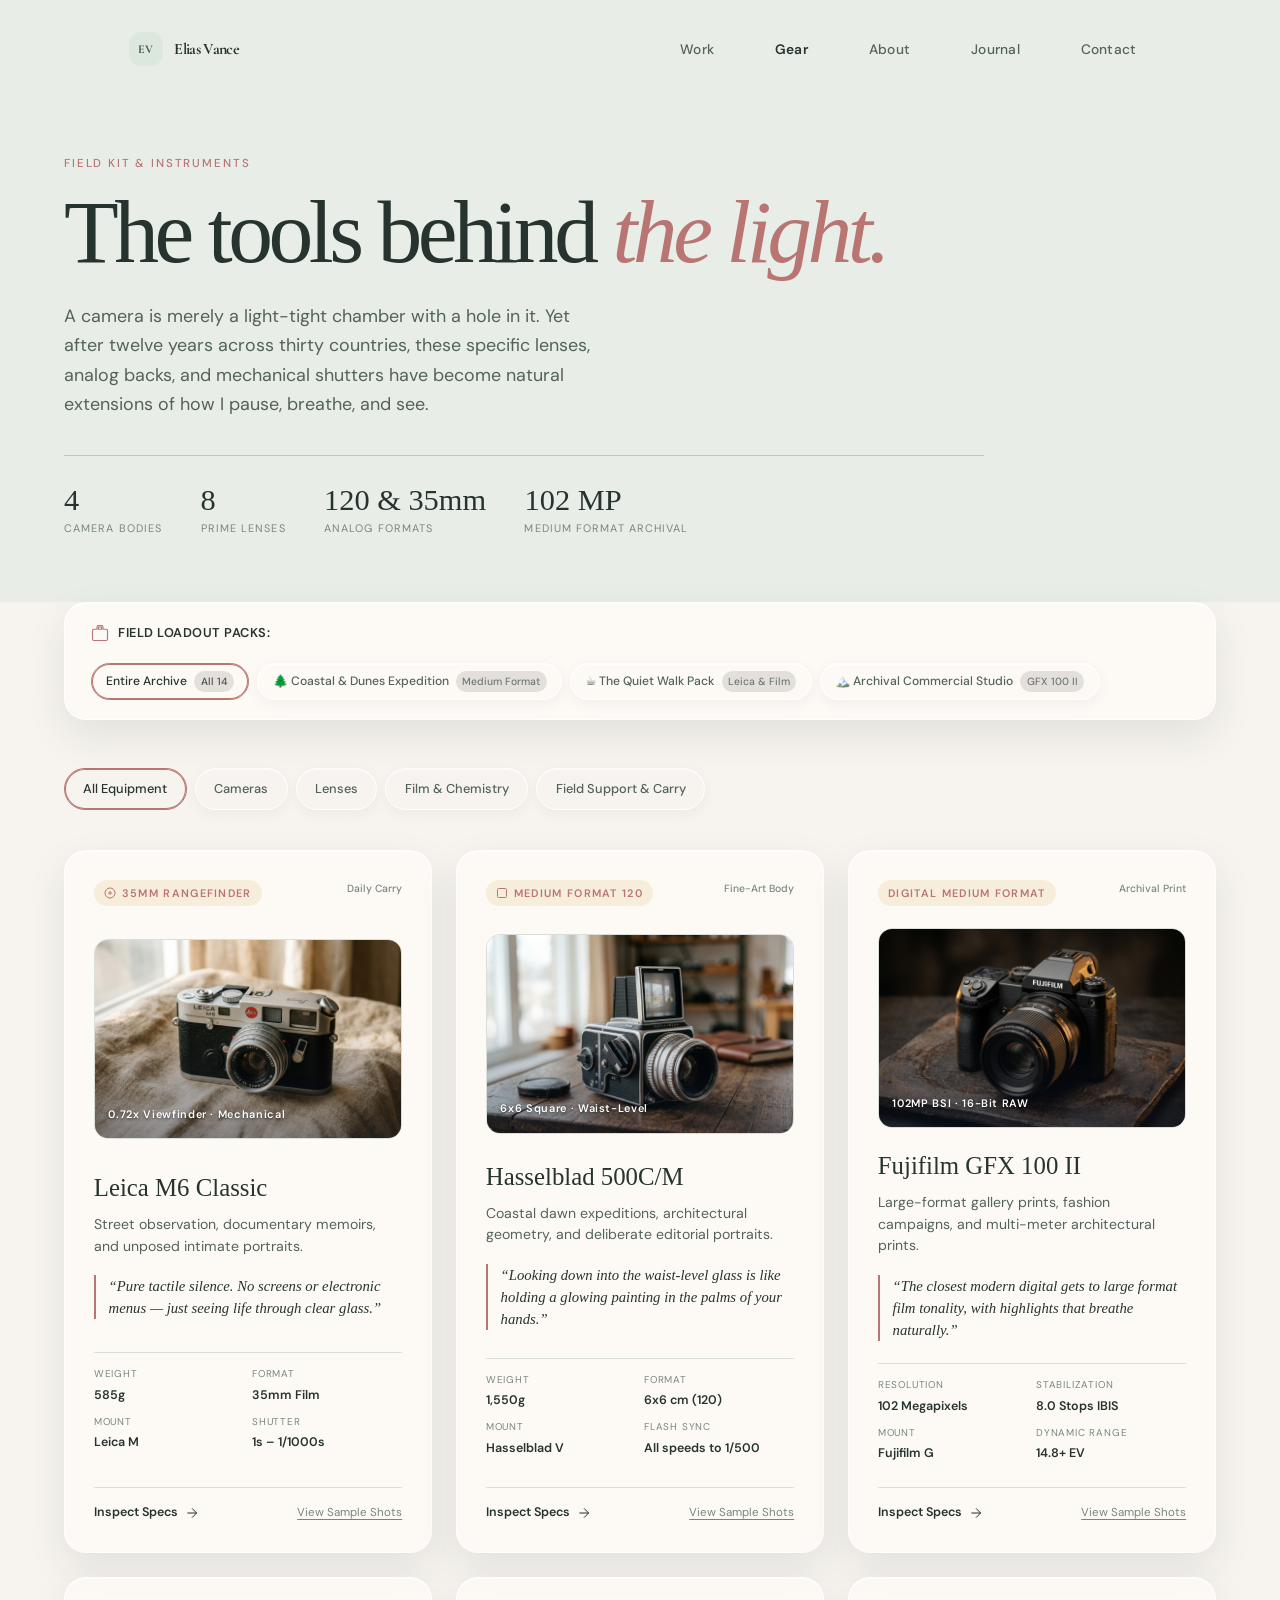
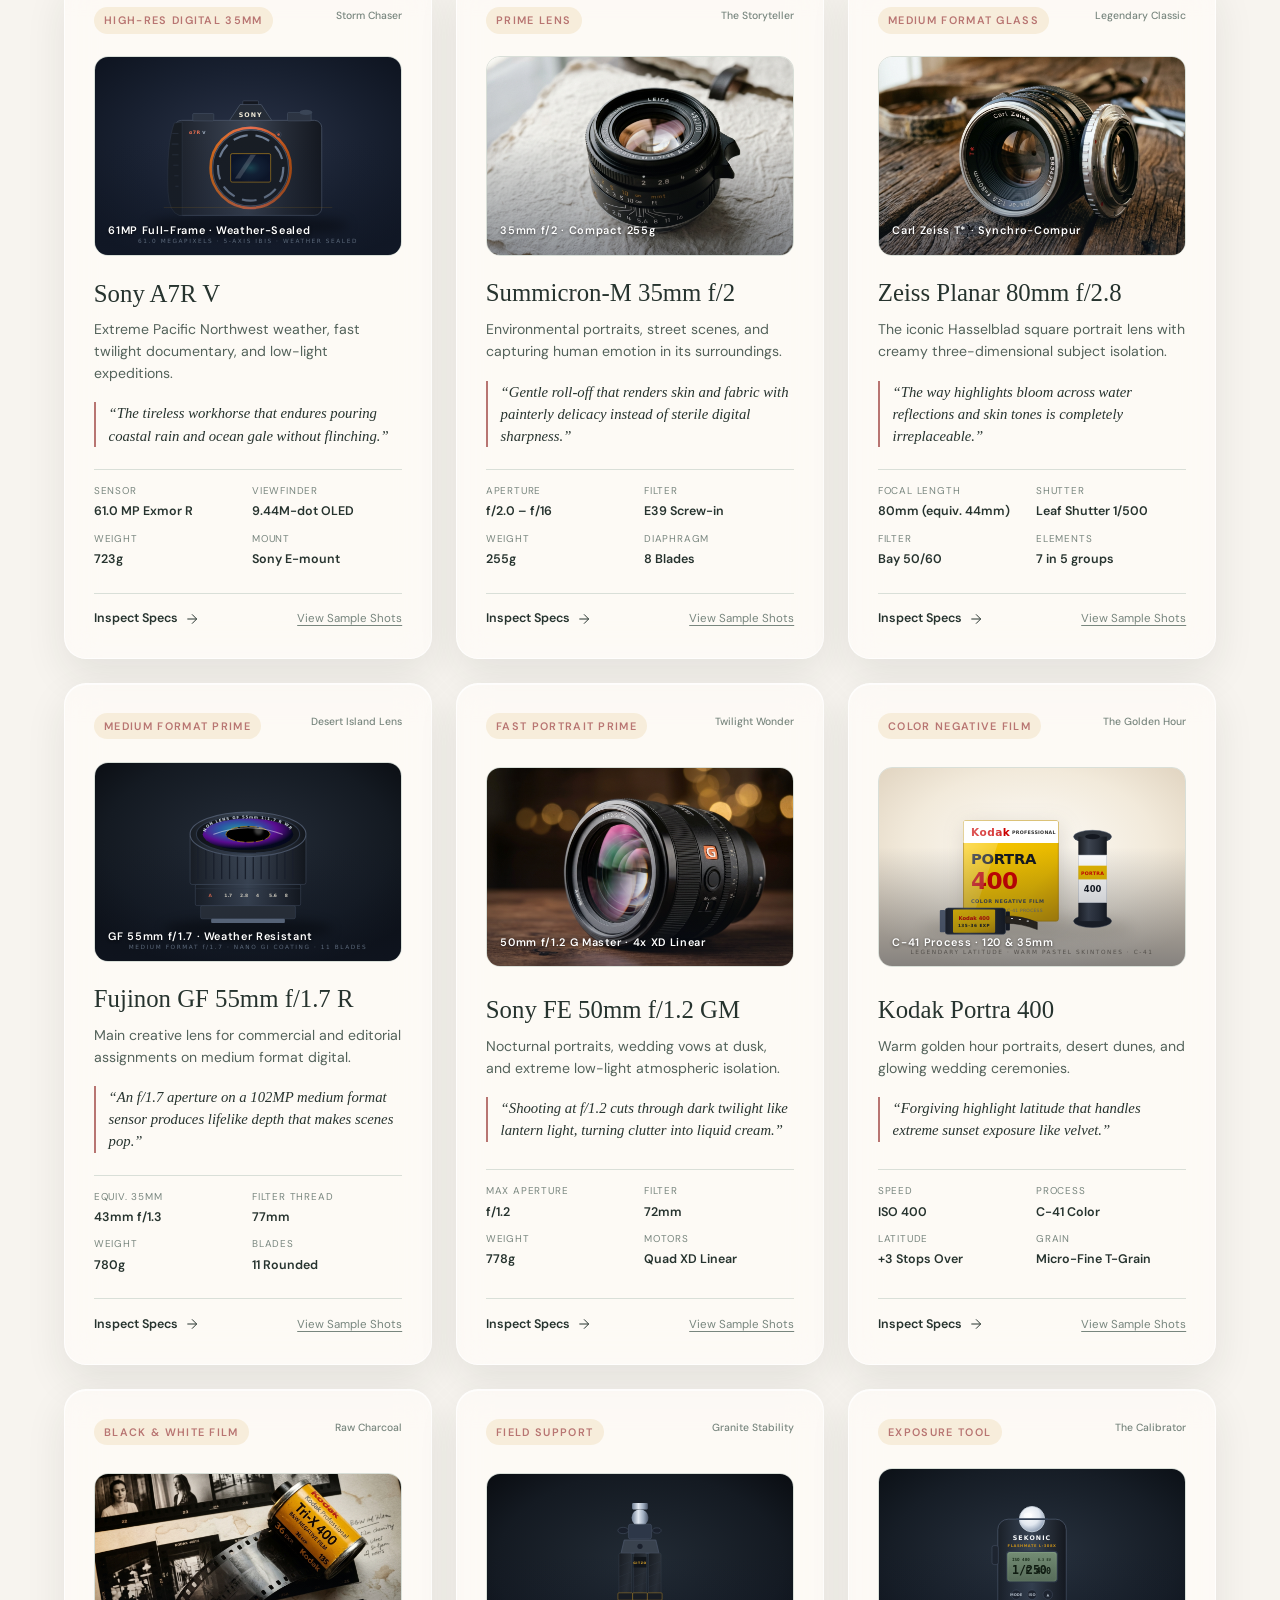
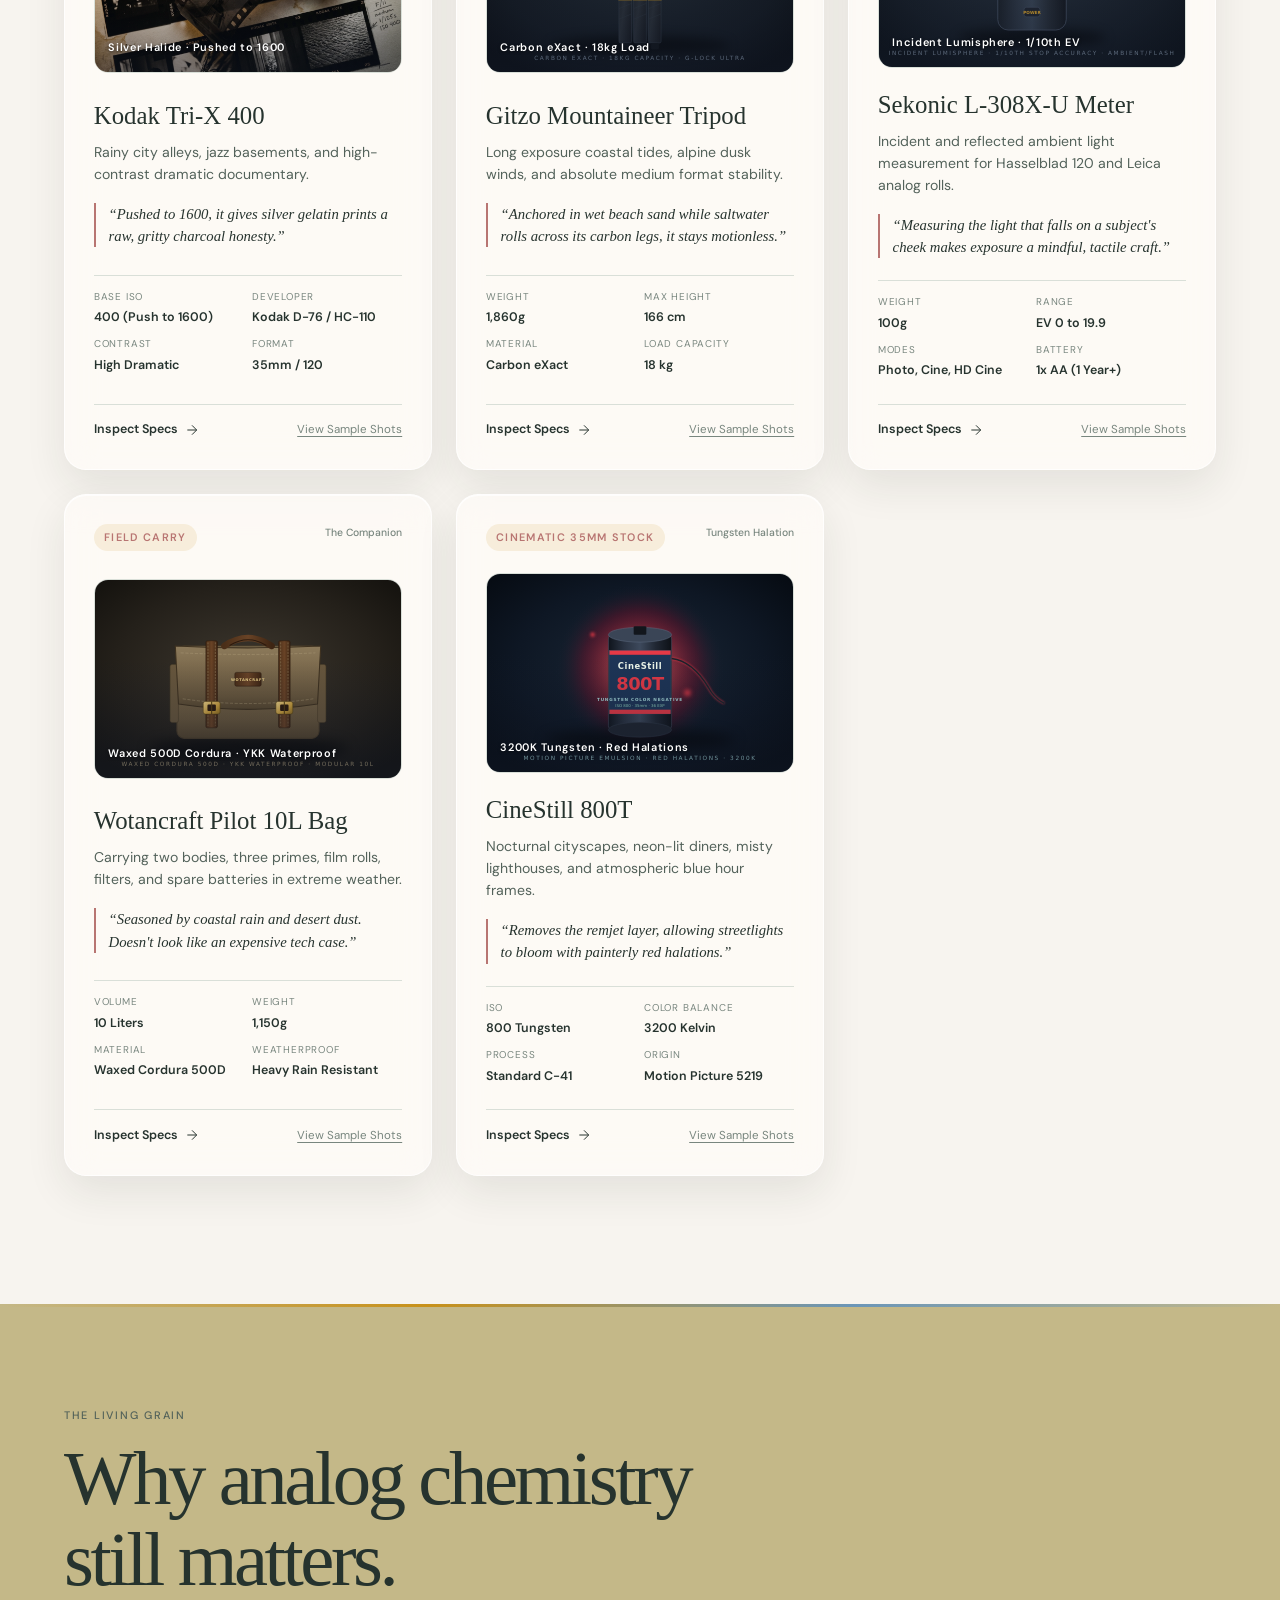
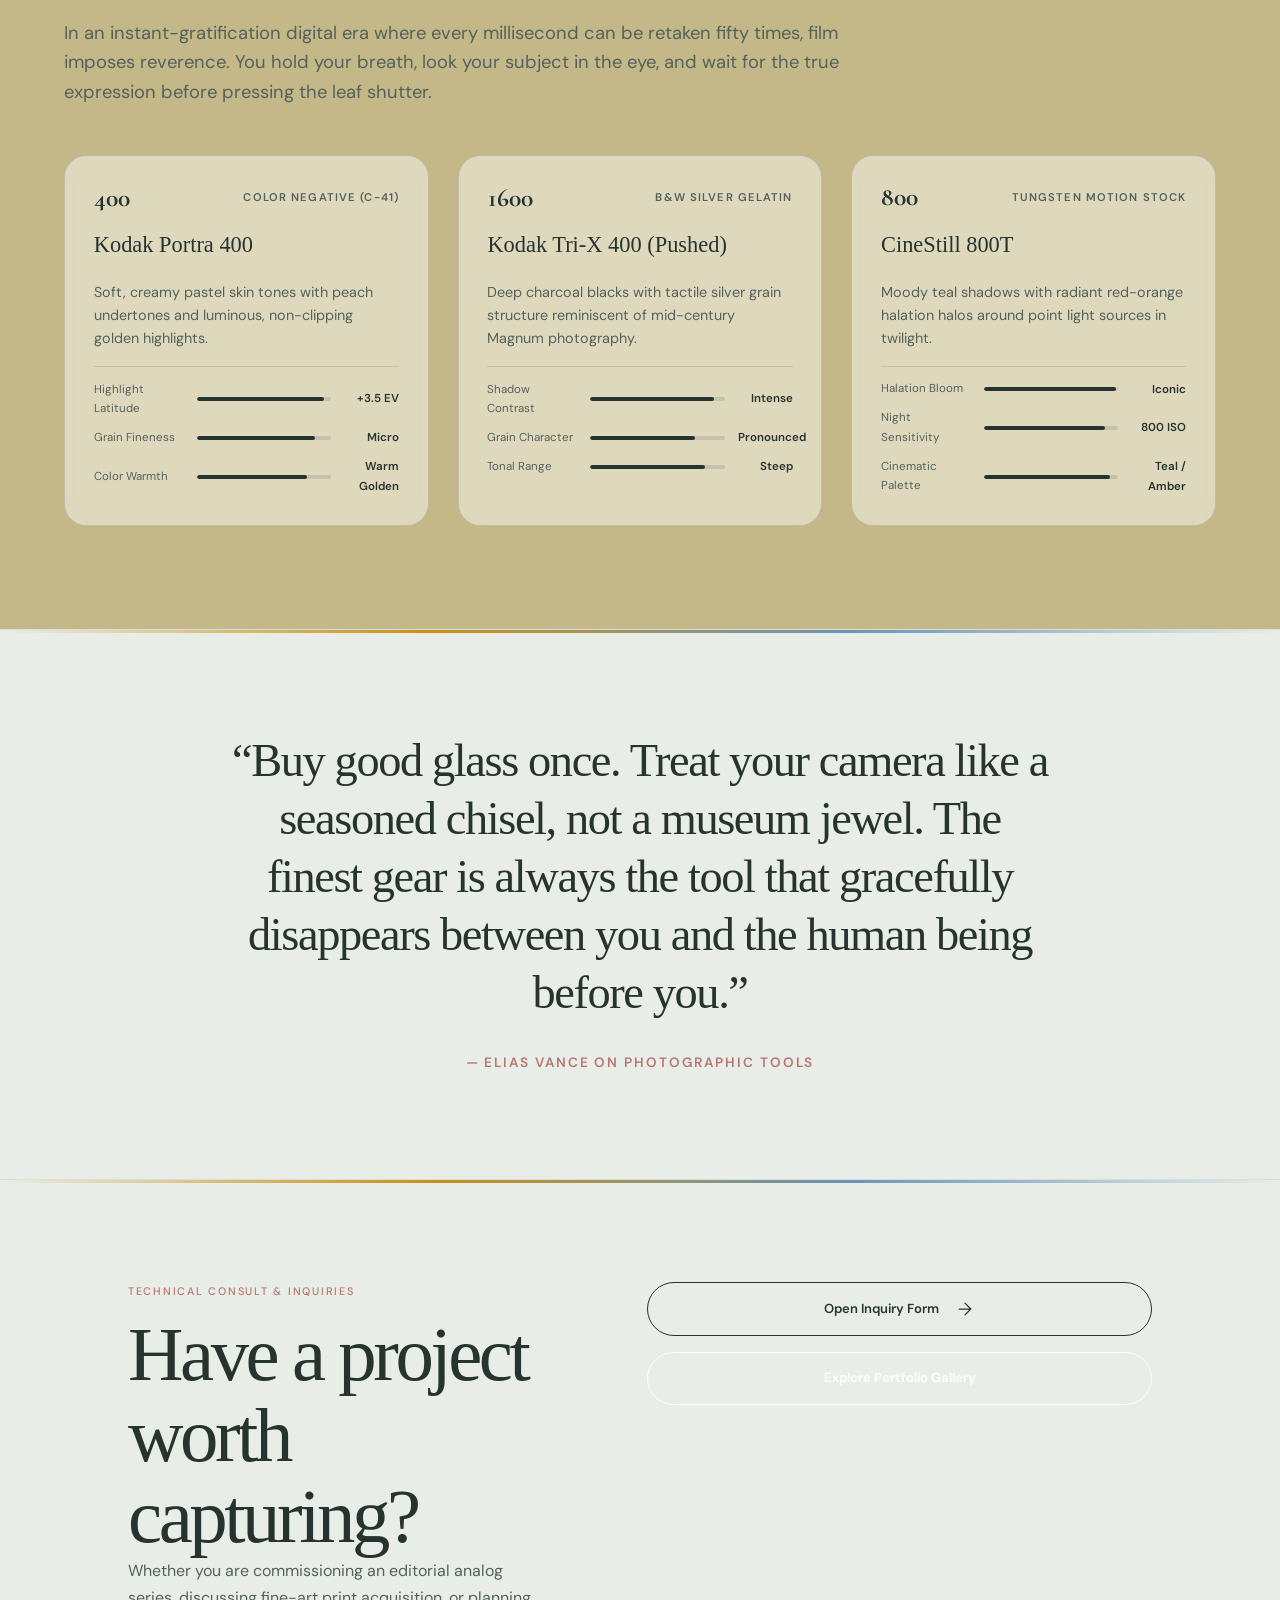
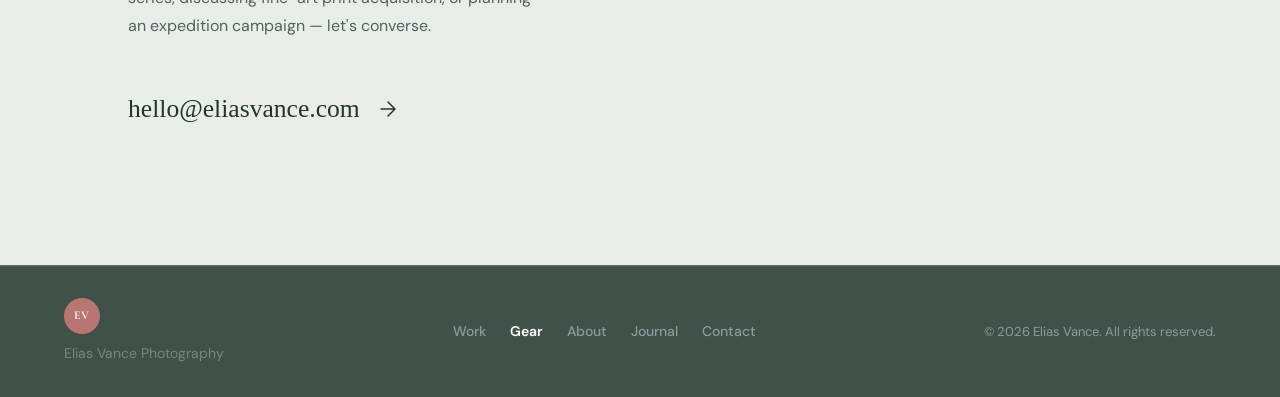
==== commit 5e9e4ef1: "updating fonts" ====
--- a/gear.html
+++ b/gear.html
@@ -6,10 +6,10 @@
   <title>Gears & Cameras — Elias Vance Photography</title>
   <meta name="description" content="Inside the camera bag of Elias Vance. Analog medium format, 35mm rangefinders, digital medium format, and prime lenses used across 12 years of fine-art photography.">
   <meta name="theme-color" content="#bec9d8">
-  <link rel="icon" href="data:image/svg+xml,%3Csvg xmlns='http://www.w3.org/2000/svg' viewBox='0 0 64 64'%3E%3Crect width='64' height='64' rx='32' fill='%23c8911a'/%3E%3Ctext x='32' y='42' font-family='Manrope,sans-serif' font-weight='700' font-size='26' fill='%23141c2d' text-anchor='middle'%3EEV%3C/text%3E%3C/svg%3E">
+  <link rel="icon" href="data:image/svg+xml,%3Csvg xmlns='http://www.w3.org/2000/svg' viewBox='0 0 64 64'%3E%3Crect width='64' height='64' rx='32' fill='%23c8911a'/%3E%3Ctext x='32' y='42' font-family='DM Sans,sans-serif' font-weight='700' font-size='26' fill='%23141c2d' text-anchor='middle'%3EEV%3C/text%3E%3C/svg%3E">
   <link rel="preconnect" href="https://fonts.googleapis.com">
   <link rel="preconnect" href="https://fonts.gstatic.com" crossorigin>
-  <link href="https://fonts.googleapis.com/css2?family=Space+Grotesk:wght@300;400;500;600;700&family=Syne:wght@400;500;600;700;800&display=swap" rel="stylesheet">
+  <link href="https://fonts.googleapis.com/css2?family=Cormorant+Garamond:ital,wght@0,400;0,500;0,600;0,700;1,400;1,500;1,600&family=DM+Sans:wght@300;400;500;600;700;800&display=swap" rel="stylesheet">
   <link rel="stylesheet" href="styles.css">
   <script>document.documentElement.classList.add('js');</script>
 </head>
--- a/styles.css
+++ b/styles.css
@@ -19,9 +19,9 @@
   --overlay-strong: rgba(20, 28, 45, 0.72);
   
   /* Typography */
-  --font-display: "Syne", system-ui, sans-serif;
-  --font-ui: "Space Grotesk", system-ui, sans-serif;
-  --font-body: "Space Grotesk", system-ui, sans-serif;
+  --font-display: "Cormorant Garamond", Georgia, serif;
+  --font-ui: "DM Sans", system-ui, sans-serif;
+  --font-body: "DM Sans", system-ui, sans-serif;
   
   /* Spacing */
   --space-xs: 0.5rem;
@@ -1331,9 +1331,9 @@
   --card-bg: #cad4e2;
   --max-w: 1380px;
   --pad: clamp(1.25rem, 5vw, 5rem);
-  --font-display: "Syne", "Space Grotesk", sans-serif;
-  --font-ui: "Space Grotesk", sans-serif;
-  --font-body: "Space Grotesk", sans-serif;
+  --font-display: "Cormorant Garamond", Georgia, serif;
+  --font-ui: "DM Sans", system-ui, sans-serif;
+  --font-body: "DM Sans", system-ui, sans-serif;
 }
 
 body { background: var(--bg); color: var(--fg); }
@@ -3085,3 +3085,480 @@
   color: var(--fg);
   font-weight: 600;
 }
+
+/* ========================================================================
+   Fluid viewport and device refinements
+   ======================================================================== */
+html { scroll-padding-top: clamp(4.5rem, 10vh, 6rem); }
+body { min-width: 320px; }
+
+/* Keep full-screen UI clear of notches and browser chrome. */
+.site-header {
+  top: max(.65rem, env(safe-area-inset-top));
+  left: max(var(--pad), env(safe-area-inset-left));
+  right: max(var(--pad), env(safe-area-inset-right));
+}
+.mobile-menu {
+  min-height: 100vh;
+  min-height: 100dvh;
+  padding-top: max(6rem, calc(env(safe-area-inset-top) + 5rem));
+  padding-bottom: max(2rem, env(safe-area-inset-bottom));
+  padding-left: max(var(--pad), env(safe-area-inset-left));
+  padding-right: max(var(--pad), env(safe-area-inset-right));
+  overflow-y: auto;
+}
+.lightbox-content { max-height: calc(100dvh - 8rem); }
+.lightbox-content img { max-height: calc(100dvh - 12rem); object-fit: contain; }
+.reader-panel { max-height: calc(100dvh - 2rem); }
+.reader-content { max-height: calc(100dvh - 2rem); overscroll-behavior: contain; }
+.gear-modal { padding: max(1rem, env(safe-area-inset-top)) max(1rem, env(safe-area-inset-right)) max(1rem, env(safe-area-inset-bottom)) max(1rem, env(safe-area-inset-left)); }
+.gear-modal-panel { max-height: calc(100dvh - 2rem); }
+
+/* Grid children are allowed to shrink instead of forcing horizontal scroll. */
+.about-grid,
+.contact-grid,
+.journal-grid,
+.gallery,
+.gear-cards-grid,
+.analog-stocks-grid { min-width: 0; }
+.about-grid > *, .contact-grid > *, .journal-card > *, .gear-card,
+.analog-stock-card { min-width: 0; }
+.gear-cards-grid { grid-template-columns: repeat(auto-fit, minmax(min(100%, 360px), 1fr)); }
+.analog-stocks-grid { grid-template-columns: repeat(auto-fit, minmax(min(100%, 320px), 1fr)); }
+.gear-card { padding: clamp(1.1rem, 2.5vw, 1.8rem); }
+.gear-card-title, .gear-card-role, .gear-card-quote,
+.gear-spec-val, .contact-email { overflow-wrap: anywhere; }
+
+@media (max-width: 900px) {
+  :root { --pad: clamp(1rem, 4vw, 2rem); }
+  .site-header { left: max(1rem, env(safe-area-inset-left)); right: max(1rem, env(safe-area-inset-right)); }
+  .section-title { font-size: clamp(2.35rem, 6.5vw, 4.5rem); }
+  .about-grid, .contact-grid { grid-template-columns: minmax(0, 1fr); }
+  .about-image { width: min(100%, 38rem); margin-inline: auto; }
+  .contact-info { max-width: 42rem; }
+  .contact-form { width: 100%; }
+}
+
+@media (max-width: 700px) {
+  :root { --pad: clamp(1rem, 5vw, 1.5rem); }
+  section { padding-block: clamp(3.75rem, 12vw, 5rem); }
+  .hero {
+    min-height: 0;
+    min-height: auto;
+    grid-template-rows: auto clamp(14rem, 55vw, 26rem) auto;
+    row-gap: clamp(1rem, 4vw, 1.7rem);
+    padding-top: max(6.5rem, calc(env(safe-area-inset-top) + 5.5rem));
+    padding-bottom: 1.5rem;
+  }
+  .hero-title { font-size: clamp(2.8rem, 12vw, 4.7rem); line-height: .96; }
+  .hero-copy { max-width: 42rem; }
+  .hero-desc { max-width: 40ch; }
+  .hero-actions { flex-flow: row wrap; }
+  .hero-actions .btn { width: auto; min-height: 44px; }
+  .hero-bg { min-height: 14rem; }
+  .hero-stats { padding-top: .85rem; }
+  .hero-stats .stat-num { font-size: clamp(1.3rem, 6vw, 1.65rem); }
+  .hero-stats .stat-label { font-size: clamp(.52rem, 2.3vw, .62rem); }
+  .gallery { grid-template-columns: repeat(2, minmax(0, 1fr)); gap: .7rem; }
+  .work-card, .work-card:nth-child(3n + 1), .work-card:nth-child(3n + 2) { grid-column: auto; }
+  .work-media, .work-card:nth-child(3n + 2) .work-media { aspect-ratio: 4 / 5; }
+  .work-card:nth-child(4n + 1) { grid-column: span 2; }
+  .work-card:nth-child(4n + 1) .work-media { aspect-ratio: 1.45; }
+  .work-overlay { padding: .75rem; }
+  .work-title { font-size: clamp(1rem, 4.5vw, 1.45rem); }
+  .work-location { font-size: .65rem; }
+  .work-expand { width: 32px; height: 32px; flex: 0 0 32px; }
+  .journal-grid { grid-template-columns: 1fr; }
+  .journal-card { grid-template-columns: minmax(5.5rem, 34%) minmax(0, 1fr); }
+  .footer-content { gap: 1.5rem; }
+  .gear-hero { padding-top: max(7rem, calc(env(safe-area-inset-top) + 6rem)); }
+  .gear-hero-title { font-size: clamp(2.5rem, 11vw, 4rem); }
+  .gear-loadouts-wrap { padding: 1rem; }
+  .gear-filters { flex-wrap: nowrap; overflow-x: auto; padding-bottom: .5rem; scrollbar-width: thin; }
+  .gear-filter-btn, .gear-preset-btn { flex: 0 0 auto; min-height: 42px; }
+  .gear-card-visual { height: clamp(160px, 48vw, 220px); }
+  .gear-modal-panel { padding: 1.25rem; }
+}
+
+@media (max-width: 420px) {
+  .brand { gap: .5rem; }
+  .brand-text { font-size: .9rem; }
+  .hero-actions { display: grid; grid-template-columns: 1fr; }
+  .hero-actions .btn { width: 100%; }
+  .gallery { gap: .55rem; }
+  .work-card:nth-child(4n + 1) .work-media { aspect-ratio: 1.15; }
+  .work-info { max-width: calc(100% - 2.5rem); }
+  .work-cat { font-size: .55rem; }
+  .work-title { font-size: 1rem; }
+  .work-location { font-size: .58rem; }
+  .journal-card { grid-template-columns: minmax(4.5rem, 32%) minmax(0, 1fr); gap: .65rem; }
+  .journal-title { font-size: 1rem; }
+  .gear-card-foot { flex-wrap: wrap; }
+  .gear-sample-link { overflow-wrap: anywhere; }
+}
+
+/* A short landscape viewport needs a compact split hero and scrolling dialogs. */
+@media (orientation: landscape) and (max-height: 560px) {
+  .hero {
+    min-height: 100svh;
+    min-height: 100dvh;
+    grid-template-columns: minmax(0, .9fr) minmax(0, 1.1fr);
+    grid-template-rows: 1fr auto;
+    column-gap: 1.5rem;
+    row-gap: .8rem;
+    padding: max(5rem, calc(env(safe-area-inset-top) + 4rem)) var(--pad) max(1rem, env(safe-area-inset-bottom));
+  }
+  .hero-content { grid-column: 1; grid-row: 1; }
+  .hero-bg {
+    position: absolute;
+    grid-column: auto;
+    grid-row: auto;
+    inset: max(4.5rem, env(safe-area-inset-top)) max(var(--pad), env(safe-area-inset-right)) 1rem 53%;
+    width: auto;
+    height: auto;
+    min-height: 0;
+    margin: 0;
+    border-radius: 2px;
+  }
+  .hero-title { font-size: clamp(2.2rem, 6.5vh, 3.5rem); }
+  .hero-eyebrow { margin-bottom: .6rem; }
+  .hero-desc { margin-bottom: .9rem; font-size: .9rem; }
+  .hero-stats { grid-column: 1; grid-row: 2; padding-top: .6rem; gap: 1rem; }
+  .hero-stats .stat-num { font-size: 1.2rem; }
+  .hero-stats .stat-label { font-size: .5rem; }
+  .hero-actions .btn { padding: .65rem 1rem; }
+  .lightbox-content img { max-height: calc(100dvh - 8rem); }
+}
+
+@media (hover: none) {
+  .work-info { transform: none; }
+  .gear-card-visual .gear-zoom-icon { opacity: 1; transform: none; }
+  .work-card:hover, .journal-card:hover, .gear-card:hover { transform: none; }
+}
+
+/* =======================================================================
+   Refined portfolio system: calm pastels, consistent rhythm, clear grids
+   ======================================================================= */
+:root {
+  color-scheme: light;
+  --bg: #f7f4ef;
+  --bg-elevated: #e8eee7;
+  --fg: #26332e;
+  --fg-soft: #53625a;
+  --fg-muted: #78867e;
+  --accent: #b87572;
+  --accent-hover: #985c5a;
+  --line: #d9dfd8;
+  --line-strong: #bdc9bf;
+  --card-bg: #fffdfa;
+  --overlay: rgba(30, 42, 36, .42);
+  --overlay-strong: rgba(30, 42, 36, .76);
+  --max-w: 1320px;
+  --radius-sm: 8px;
+  --radius-md: 14px;
+  --radius-lg: 22px;
+}
+
+body { background: var(--bg); }
+section { padding-block: clamp(4.5rem, 8vw, 7.5rem); }
+.site-header {
+  padding: 1rem var(--pad);
+  color: var(--fg);
+}
+.site-header.scrolled {
+  background: rgba(247, 244, 239, .9);
+  border-bottom-color: rgba(189, 201, 191, .65);
+  box-shadow: 0 8px 30px rgba(38, 51, 46, .06);
+}
+.brand-mark { background: #dce8dd; color: #385448; border-radius: 12px; }
+.primary-nav { gap: clamp(1.1rem, 2.5vw, 2.25rem); }
+.primary-nav a { font-size: .86rem; }
+.section-eyebrow { color: var(--accent); }
+.section-title { line-height: 1.05; letter-spacing: -.045em; }
+.hero { isolation: isolate; }
+.hero-bg { border-radius: 0; }
+.hero-overlay {
+  background: linear-gradient(90deg, rgba(24, 36, 31, .62), rgba(24, 36, 31, .16) 78%),
+              linear-gradient(0deg, rgba(24, 36, 31, .36), transparent 58%);
+}
+.hero-content { width: min(100%, var(--max-w)); }
+.hero-title { max-width: 1000px; }
+.hero-title .title-line--accent { color: #e5c6bd; }
+.hero-stats { color: #fff; }
+.hero-stats .stat-num, .hero-stats .stat-label { color: inherit; }
+.btn { border-radius: var(--radius-full); }
+.btn-primary { background: #d7e5d8; color: #263d32; }
+.btn-primary:hover { background: #c4d8c8; }
+.btn-secondary { border-color: rgba(255,255,255,.68); color: #fff; }
+.btn-secondary:hover { background: rgba(255,255,255,.14); }
+
+.work, .journal { background: var(--bg); }
+.filter-bar { margin: 0 auto 2rem; max-width: var(--max-w); }
+.filters { flex-wrap: wrap; gap: .5rem; }
+.filter-btn { border-radius: var(--radius-full); padding: .55rem 1rem; }
+.filter-btn.is-active { background: #dce8dd; color: #385448; }
+.gallery {
+  width: min(calc(100% - 2 * var(--pad)), var(--max-w));
+  grid-template-columns: repeat(3, minmax(0, 1fr));
+  gap: clamp(1rem, 2vw, 1.6rem);
+}
+.work-card, .work-card:nth-child(3n + 1), .work-card:nth-child(3n + 2) { grid-column: auto; }
+.work-card, .journal-card { border-radius: var(--radius-md); overflow: hidden; }
+.work-media, .work-card:nth-child(3n + 2) .work-media { aspect-ratio: 4 / 3; }
+.work-overlay { padding: 1.25rem; }
+.work-cat { color: #f0c9bd; }
+.interlude { min-height: 440px; }
+.about { background: #e8eee7; }
+.about-image { border-radius: var(--radius-lg); overflow: hidden; }
+.about-grid, .contact-grid, .journal-grid { width: min(calc(100% - 2 * var(--pad)), var(--max-w)); }
+.about-stats .stat-num { color: #476353; }
+.journal-grid { grid-template-columns: repeat(3, minmax(0, 1fr)); }
+.journal-card { background: #fffdfa; border: 1px solid var(--line); }
+.journal-body { padding: 1.35rem; }
+.journal-media { overflow: hidden; }
+.contact { background: #eee5e1; }
+.contact-form input, .contact-form textarea { border-radius: 10px; background: rgba(255,253,250,.72); }
+.contact-form button { border-radius: var(--radius-full); }
+.site-footer { background: #30443a; color: #f7f4ef; }
+.site-footer a:hover { color: #e5c6bd; }
+.mobile-menu { background: #e8eee7; }
+.gear-hero { background: #e8eee7; }
+.gear-card { border-radius: var(--radius-lg); background: #fffdfa; }
+
+@media (max-width: 900px) {
+  .gallery { grid-template-columns: repeat(2, minmax(0, 1fr)); }
+  .about-grid, .contact-grid { grid-template-columns: 1fr; }
+}
+@media (max-width: 700px) {
+  section { padding-block: 4rem; }
+  .gallery { width: calc(100% - 2 * var(--pad)); }
+  .work-card:nth-child(4n + 1) { grid-column: span 2; }
+  .work-card:nth-child(4n + 1) .work-media { aspect-ratio: 1.5; }
+  .journal-grid { grid-template-columns: 1fr; }
+  .hero-stats { color: var(--fg); }
+  .hero-stats .stat-num, .hero-stats .stat-label { color: inherit; }
+}
+
+/* Keep the landing image full-bleed behind the hero at every viewport size. */
+.hero { position: relative; isolation: isolate; }
+.hero-bg {
+  position: absolute;
+  inset: 0;
+  grid-column: auto;
+  grid-row: auto;
+  width: auto;
+  height: auto;
+  min-height: 0;
+  margin: 0;
+  border-radius: 0;
+}
+.hero-bg img { width: 100%; height: 100%; object-fit: cover; }
+.hero-bg img {
+  transform-origin: center;
+  animation: landing-image-drift 28s ease-in-out infinite alternate;
+  will-change: transform;
+}
+@keyframes landing-image-drift {
+  from { transform: scale(1.07) translate3d(calc(var(--hero-x, 0px) - .45%), var(--hero-y, 0px), 0); }
+  to { transform: scale(1.12) translate3d(calc(var(--hero-x, 0px) + .45%), calc(var(--hero-y, 0px) - .35%), 0); }
+}
+.hero-overlay {
+  background: linear-gradient(90deg, rgba(24, 36, 31, .74), rgba(24, 36, 31, .35) 58%, rgba(24, 36, 31, .12)),
+              linear-gradient(0deg, rgba(24, 36, 31, .38), transparent 58%);
+}
+.hero-content, .hero-eyebrow, .hero-desc, .hero-stats,
+.hero-stats .stat-num, .hero-stats .stat-label { color: #fff; }
+.hero-stats { border-color: rgba(255, 255, 255, .55); }
+.hero .btn-primary {
+  color: #263d32;
+  background: #dce8dd;
+  border-color: #dce8dd;
+}
+.hero .btn-primary:hover { background: #c4d8c8; border-color: #c4d8c8; }
+.hero .btn-secondary {
+  color: #fff;
+  background: rgba(15, 25, 20, .42);
+  border-color: rgba(255, 255, 255, .9);
+}
+.hero .btn-secondary:hover { background: rgba(15, 25, 20, .68); border-color: #fff; }
+
+@media (max-width: 700px) {
+  .hero { grid-template-rows: auto auto; }
+  .hero-content { grid-row: 1; }
+  .hero-stats { grid-row: 2; }
+}
+
+@media (prefers-reduced-motion: reduce) {
+  .hero-bg img { animation: none; transform: scale(1.07); will-change: auto; }
+}
+
+/* Shared frosted-glass surfaces across the portfolio and gear page. */
+:root {
+  --glass-surface: rgba(255, 253, 250, .68);
+  --glass-surface-strong: rgba(255, 253, 250, .82);
+  --glass-edge: rgba(255, 255, 255, .78);
+  --glass-shadow: 0 16px 42px rgba(29, 43, 36, .09), inset 0 1px 0 rgba(255, 255, 255, .72);
+}
+
+.site-header,
+.site-header.scrolled {
+  background: rgba(247, 244, 239, .62);
+  border: 1px solid var(--glass-edge);
+  border-radius: 999px;
+  box-shadow: 0 10px 32px rgba(29, 43, 36, .11), inset 0 1px 0 rgba(255, 255, 255, .75);
+  -webkit-backdrop-filter: blur(20px) saturate(145%);
+  backdrop-filter: blur(20px) saturate(145%);
+}
+.mobile-menu {
+  background: rgba(232, 238, 231, .86);
+  -webkit-backdrop-filter: blur(24px) saturate(140%);
+  backdrop-filter: blur(24px) saturate(140%);
+}
+
+.btn {
+  border: 1px solid rgba(255, 255, 255, .72);
+  box-shadow: 0 8px 24px rgba(29, 43, 36, .12), inset 0 1px 0 rgba(255, 255, 255, .48);
+  -webkit-backdrop-filter: blur(12px) saturate(140%);
+  backdrop-filter: blur(12px) saturate(140%);
+}
+.btn-primary { background: rgba(220, 232, 221, .92); }
+.btn-secondary { background: rgba(255, 255, 255, .2); }
+
+.filter-btn,
+.gear-filter-btn,
+.gear-preset-btn {
+  background: rgba(255, 253, 250, .42);
+  border-color: rgba(255, 255, 255, .78);
+  box-shadow: inset 0 1px 0 rgba(255, 255, 255, .65), 0 4px 14px rgba(29, 43, 36, .05);
+  -webkit-backdrop-filter: blur(12px) saturate(140%);
+  backdrop-filter: blur(12px) saturate(140%);
+}
+.filter-btn.is-active,
+.gear-filter-btn.is-active,
+.gear-preset-btn.is-active {
+  box-shadow: 0 8px 20px rgba(29, 43, 36, .14), inset 0 1px 0 rgba(255, 255, 255, .2);
+}
+
+.work-card,
+.journal-card,
+.gear-card,
+.gear-loadouts-wrap {
+  border: 1px solid var(--glass-edge);
+  box-shadow: var(--glass-shadow);
+  -webkit-backdrop-filter: blur(16px) saturate(135%);
+  backdrop-filter: blur(16px) saturate(135%);
+}
+.work-card { border-radius: var(--radius-md); }
+.journal-card { background: var(--glass-surface); }
+.gear-card,
+.gear-loadouts-wrap { background: var(--glass-surface); }
+.work-card:hover,
+.journal-card:hover,
+.gear-card:hover { box-shadow: 0 20px 48px rgba(29, 43, 36, .16), inset 0 1px 0 rgba(255, 255, 255, .78); }
+.about-image { border: 1px solid var(--glass-edge); box-shadow: var(--glass-shadow); }
+
+.form-group input,
+.form-group select,
+.form-group textarea,
+.cpanel-input {
+  background: rgba(255, 253, 250, .62);
+  border: 1px solid rgba(255, 255, 255, .82);
+  box-shadow: inset 0 1px 0 rgba(255, 255, 255, .68), 0 5px 16px rgba(29, 43, 36, .045);
+  -webkit-backdrop-filter: blur(12px) saturate(130%);
+  backdrop-filter: blur(12px) saturate(130%);
+}
+.form-group input:focus,
+.form-group select:focus,
+.form-group textarea:focus { background: rgba(255, 253, 250, .86); }
+
+.reader-panel,
+.gear-modal-panel {
+  background: rgba(255, 253, 250, .86);
+  border: 1px solid var(--glass-edge);
+  box-shadow: 0 24px 64px rgba(14, 21, 37, .22), inset 0 1px 0 rgba(255, 255, 255, .8);
+  -webkit-backdrop-filter: blur(22px) saturate(145%);
+  backdrop-filter: blur(22px) saturate(145%);
+}
+.reader-overlay,
+.gear-modal-backdrop { background: rgba(20, 28, 45, .48); backdrop-filter: blur(12px); }
+.cpanel-sheet {
+  background: rgba(28, 37, 64, .84);
+  border-color: rgba(255, 255, 255, .2);
+  box-shadow: 0 -16px 60px rgba(14, 21, 37, .34), inset 0 1px 0 rgba(255, 255, 255, .12);
+  -webkit-backdrop-filter: blur(24px) saturate(140%);
+  backdrop-filter: blur(24px) saturate(140%);
+}
+.site-footer {
+  background: rgba(48, 68, 58, .92);
+  border-top: 1px solid rgba(255, 255, 255, .16);
+  box-shadow: inset 0 1px 0 rgba(255, 255, 255, .08);
+  -webkit-backdrop-filter: blur(18px);
+  backdrop-filter: blur(18px);
+}
+
+@media (max-width: 600px) {
+  .site-header,
+  .site-header.scrolled { border-radius: 24px; }
+}
+
+/* Transparent navigation and action controls, with outlines for contrast. */
+.site-header,
+.site-header.scrolled {
+  background: transparent;
+  border-color: transparent;
+  box-shadow: none;
+  -webkit-backdrop-filter: none;
+  backdrop-filter: none;
+}
+.menu-toggle,
+.menu-toggle:hover,
+.menu-toggle:focus-visible { background: transparent; }
+
+.btn,
+.btn-primary,
+.btn-primary:hover,
+.btn-secondary,
+.btn-secondary:hover,
+.hero .btn-primary,
+.hero .btn-primary:hover,
+.hero .btn-secondary,
+.hero .btn-secondary:hover {
+  background: transparent;
+  box-shadow: none;
+  -webkit-backdrop-filter: none;
+  backdrop-filter: none;
+}
+.btn { border-color: currentColor; }
+.btn-primary { color: var(--fg); }
+.hero .btn-primary,
+.hero .btn-primary:hover,
+.hero .btn-secondary,
+.hero .btn-secondary:hover {
+  color: #fff;
+  border-color: rgba(255, 255, 255, .9);
+}
+.btn:hover { box-shadow: 0 0 0 1px currentColor inset; }
+
+.filter-btn,
+.filter-btn:hover,
+.filter-btn.is-active,
+.gear-filter-btn,
+.gear-filter-btn:hover,
+.gear-filter-btn.is-active,
+.gear-preset-btn,
+.gear-preset-btn:hover,
+.gear-preset-btn.is-active {
+  background: transparent;
+  -webkit-backdrop-filter: none;
+  backdrop-filter: none;
+}
+.filter-btn.is-active,
+.gear-filter-btn.is-active,
+.gear-preset-btn.is-active {
+  color: var(--fg);
+  border-color: var(--accent);
+  box-shadow: inset 0 0 0 1px var(--accent);
+}
+.filter-btn:hover,
+.gear-filter-btn:hover,
+.gear-preset-btn:hover { border-color: currentColor; }
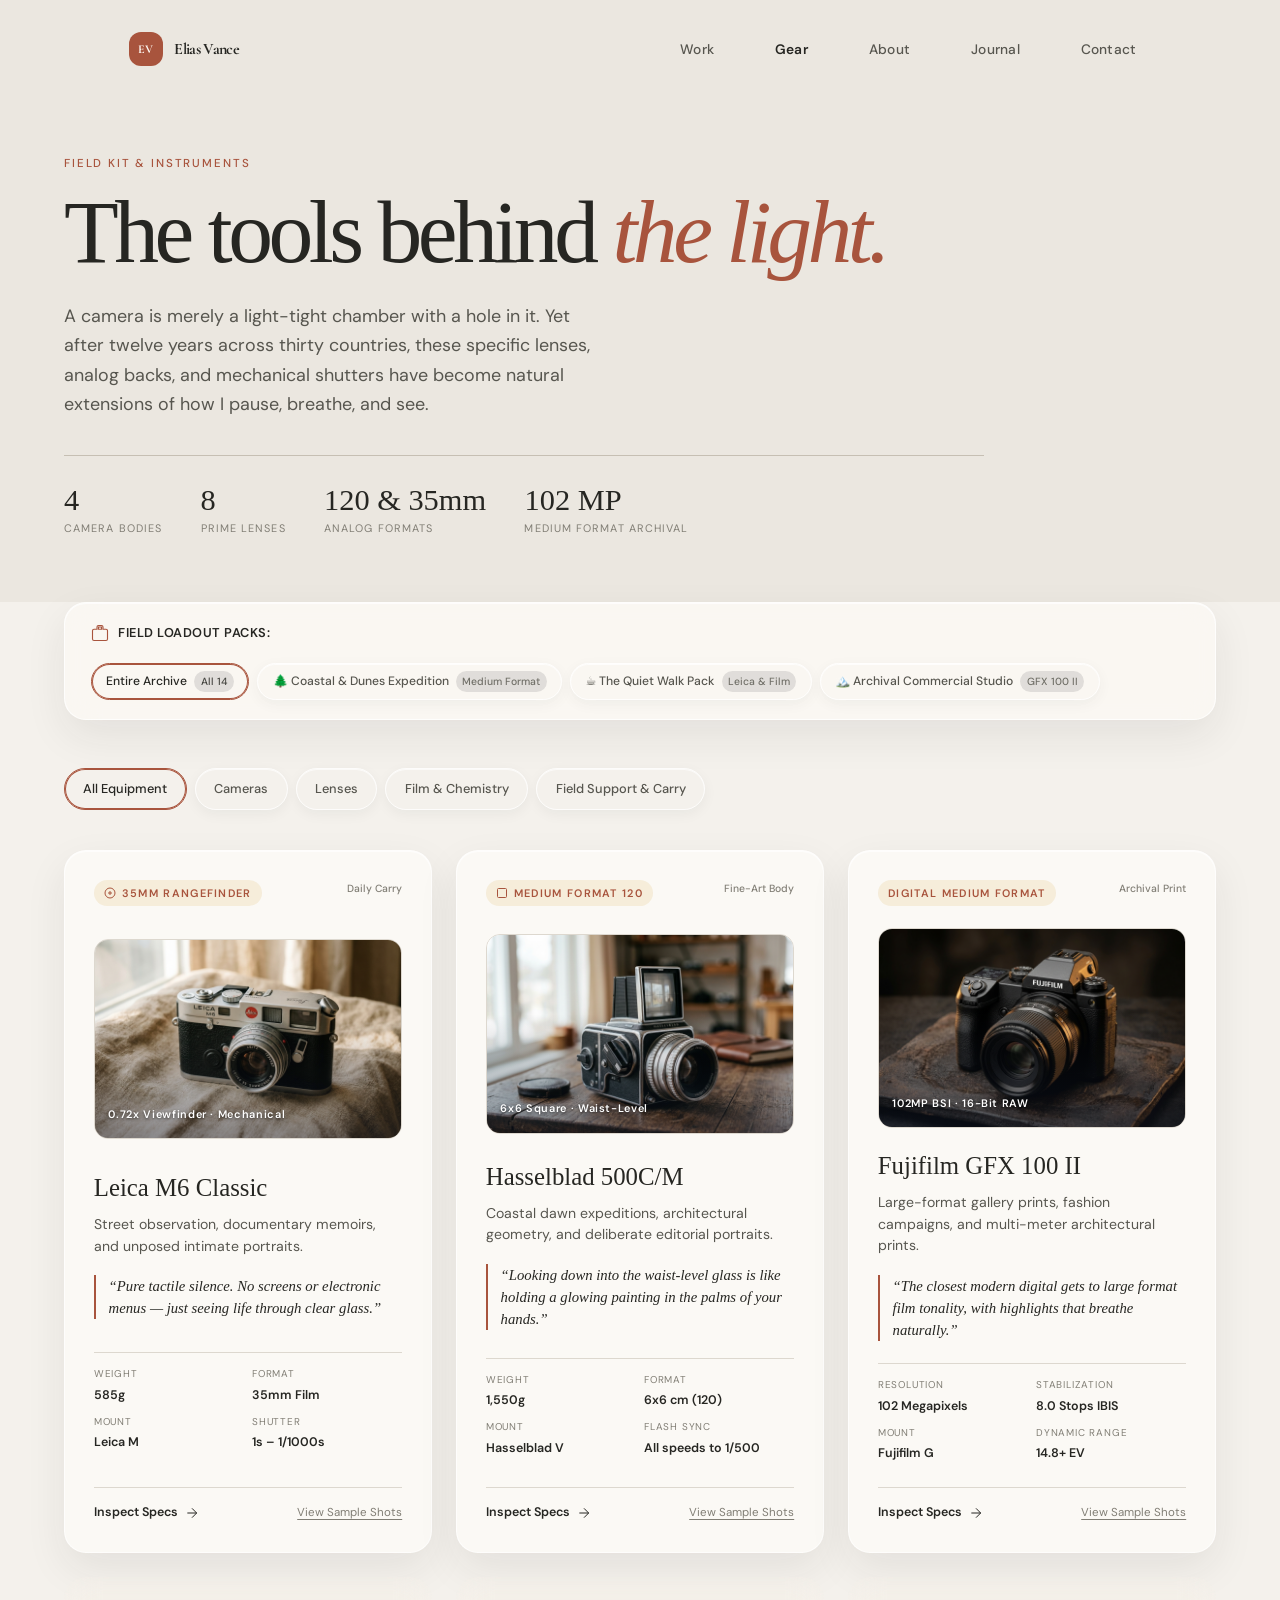
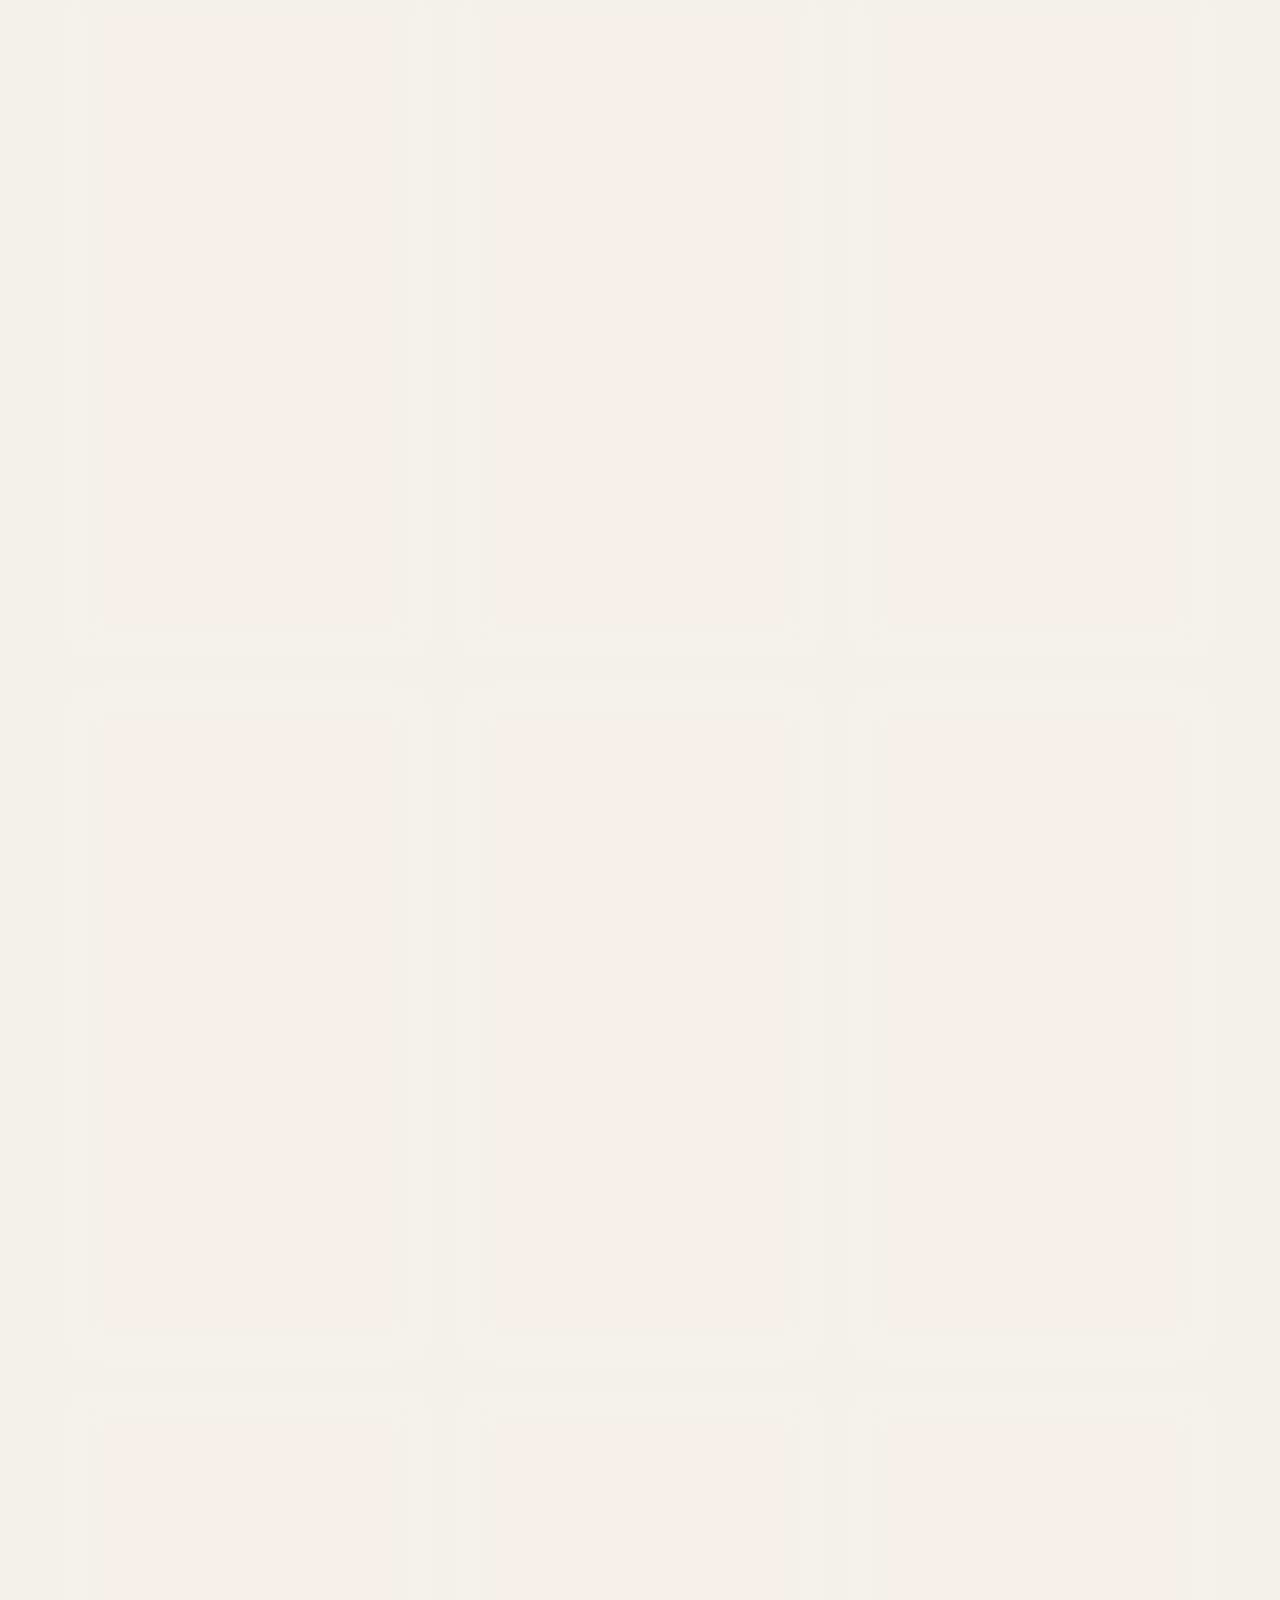
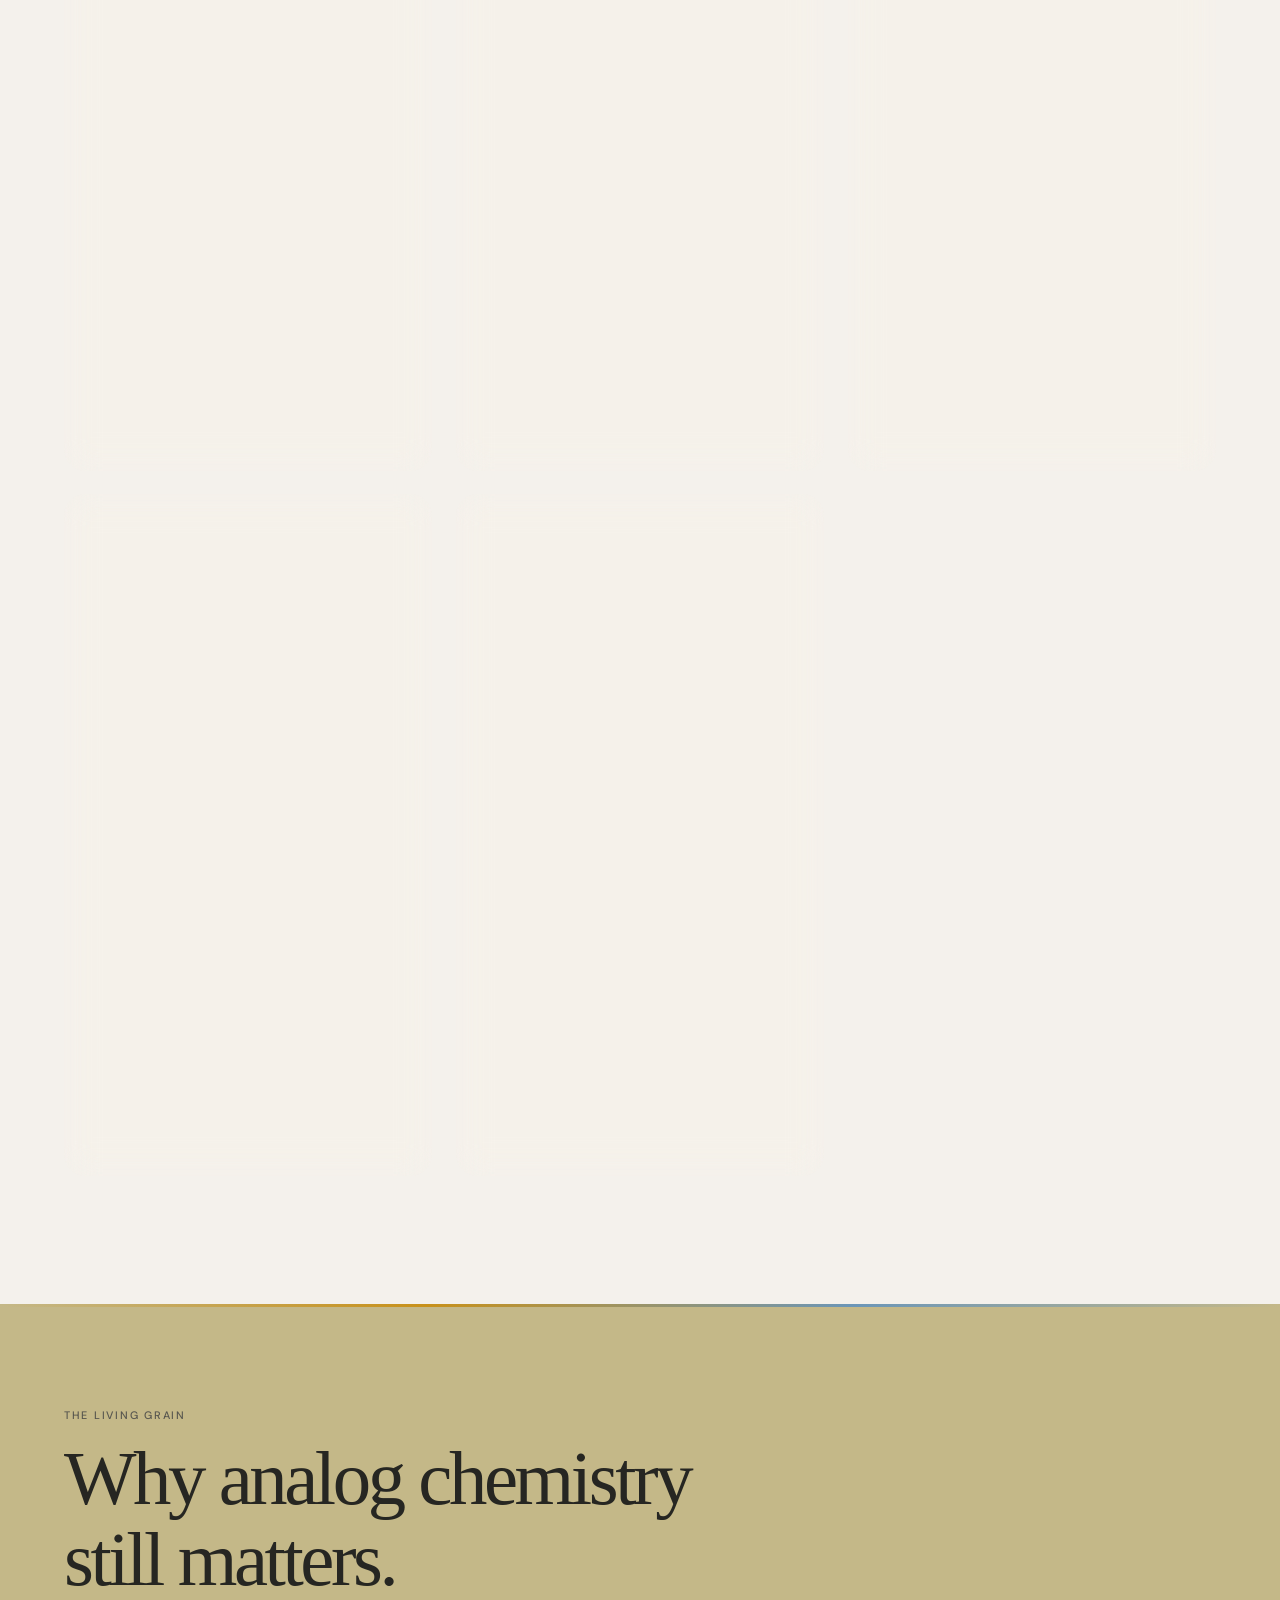
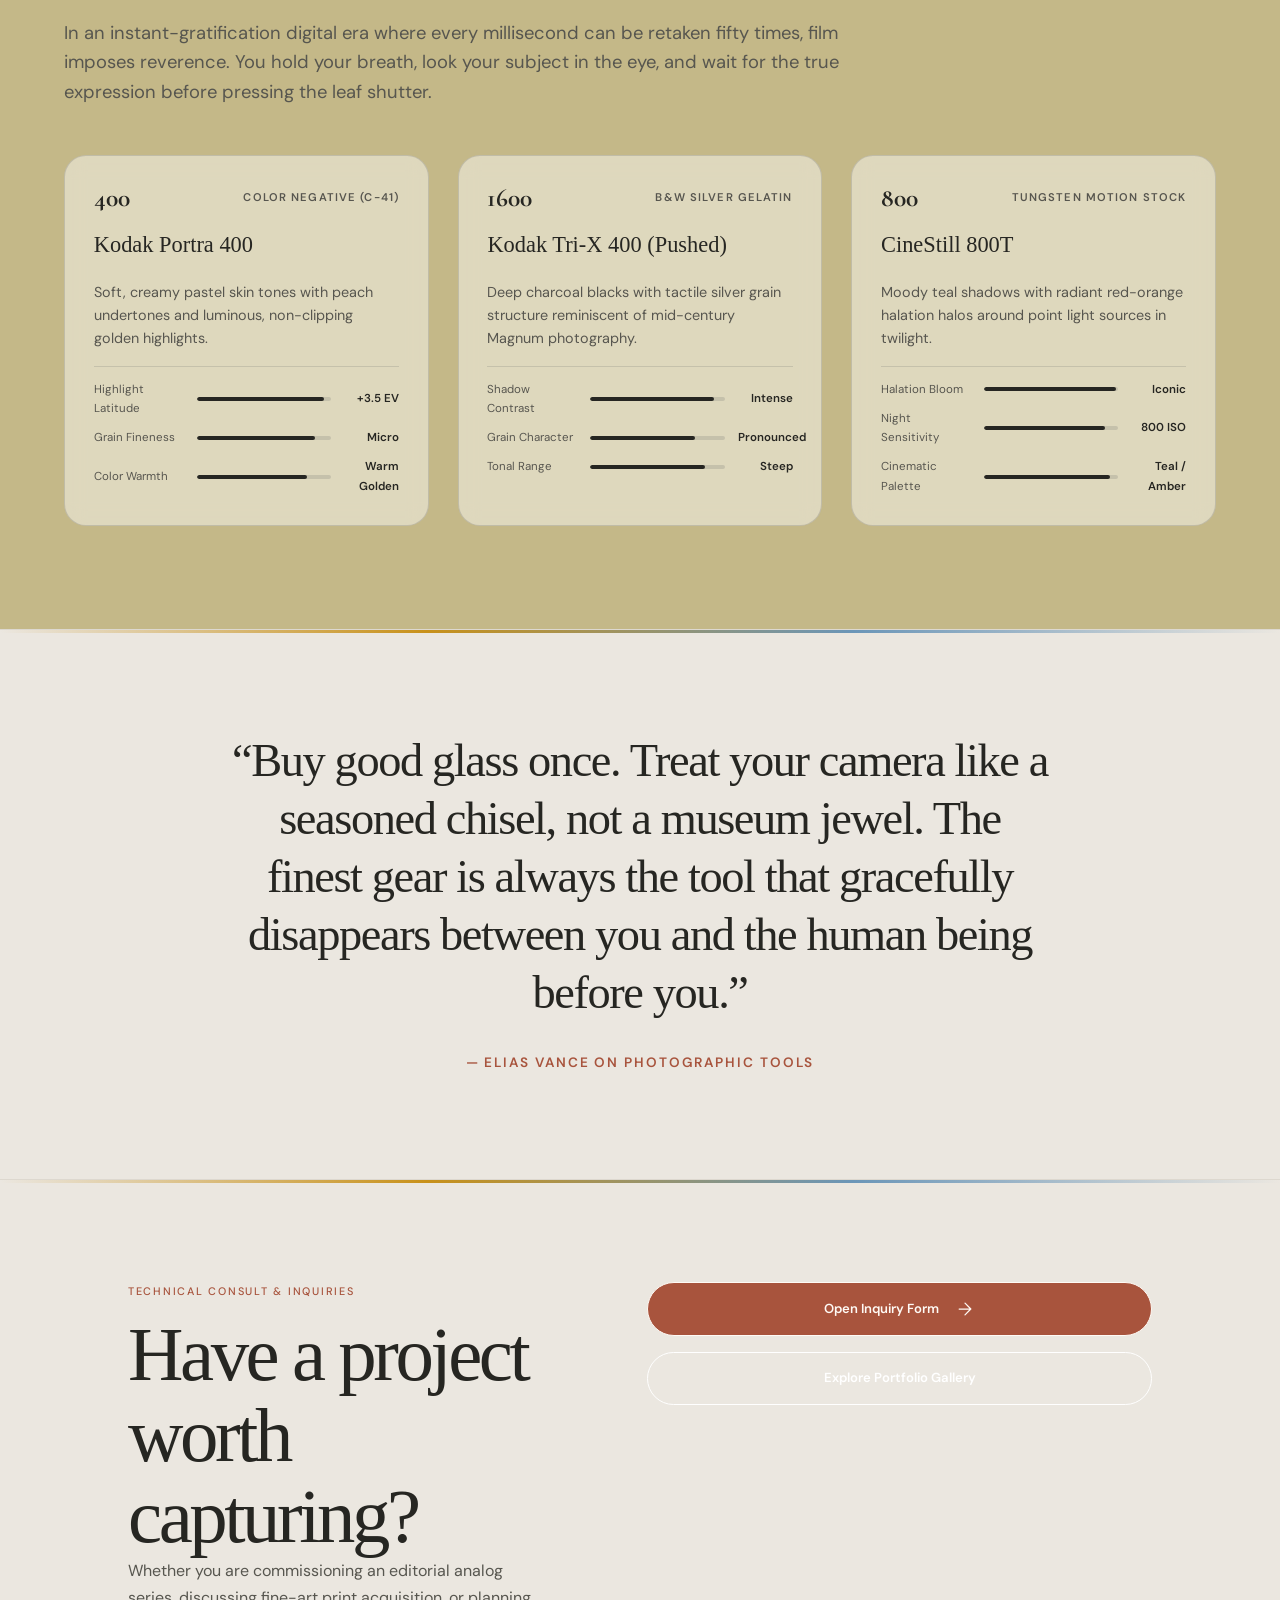
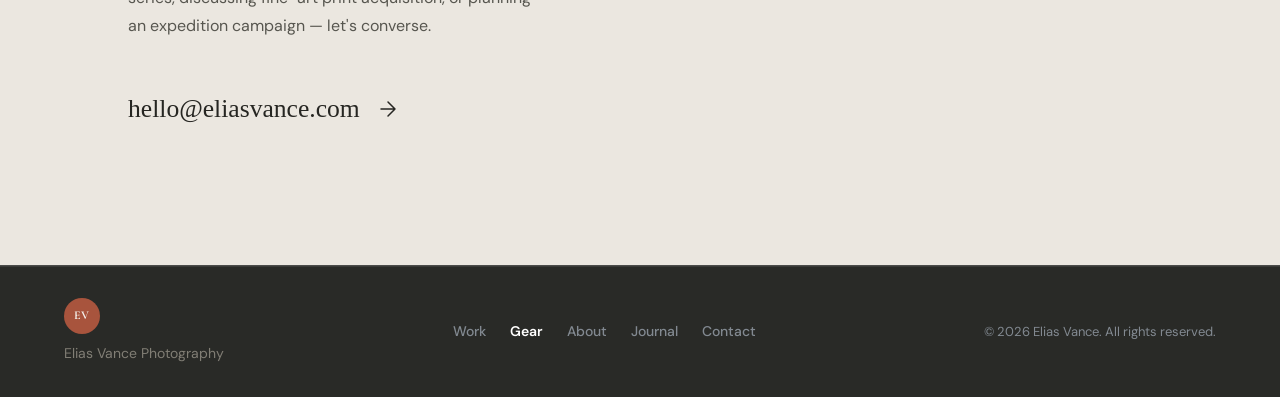
==== commit 63a18225: "updating theme" ====
--- a/gear.html
+++ b/gear.html
@@ -5,8 +5,8 @@
   <meta name="viewport" content="width=device-width, initial-scale=1.0">
   <title>Gears & Cameras — Elias Vance Photography</title>
   <meta name="description" content="Inside the camera bag of Elias Vance. Analog medium format, 35mm rangefinders, digital medium format, and prime lenses used across 12 years of fine-art photography.">
-  <meta name="theme-color" content="#bec9d8">
-  <link rel="icon" href="data:image/svg+xml,%3Csvg xmlns='http://www.w3.org/2000/svg' viewBox='0 0 64 64'%3E%3Crect width='64' height='64' rx='32' fill='%23c8911a'/%3E%3Ctext x='32' y='42' font-family='DM Sans,sans-serif' font-weight='700' font-size='26' fill='%23141c2d' text-anchor='middle'%3EEV%3C/text%3E%3C/svg%3E">
+  <meta name="theme-color" content="#f4f1ec">
+  <link rel="icon" href="data:image/svg+xml,%3Csvg xmlns='http://www.w3.org/2000/svg' viewBox='0 0 64 64'%3E%3Crect width='64' height='64' rx='32' fill='%23a8543d'/%3E%3Ctext x='32' y='42' font-family='DM Sans,sans-serif' font-weight='700' font-size='26' fill='%23fffaf5' text-anchor='middle'%3EEV%3C/text%3E%3C/svg%3E">
   <link rel="preconnect" href="https://fonts.googleapis.com">
   <link rel="preconnect" href="https://fonts.gstatic.com" crossorigin>
   <link href="https://fonts.googleapis.com/css2?family=Cormorant+Garamond:ital,wght@0,400;0,500;0,600;0,700;1,400;1,500;1,600&family=DM+Sans:wght@300;400;500;600;700;800&display=swap" rel="stylesheet">
--- a/styles.css
+++ b/styles.css
@@ -1431,6 +1431,15 @@
 .about .stat-label { color: var(--fg-muted); font-size: .62rem; }
 
 .journal { background: var(--bg); }
+.journal .section-header { grid-template-columns: minmax(160px, .65fr) 2fr; }
+.journal-intro {
+  grid-column: 2;
+  max-width: 46ch;
+  margin: -.5rem 0 0;
+  color: var(--fg-soft);
+  font-size: clamp(.95rem, 1.2vw, 1.08rem);
+  line-height: 1.65;
+}
 .journal-grid { max-width: var(--max-w); gap: 1.3rem; }
 .journal-card { border-radius: 2px; background: transparent; box-shadow: none; border-top: 1px solid var(--line); }
 .journal-card:hover { transform: translateY(-4px); box-shadow: none; }
@@ -1487,6 +1496,8 @@
   .work-card, .work-card:nth-child(3n + 1), .work-card:nth-child(3n + 2) { grid-column: auto; }
   .work-media, .work-card:nth-child(3n + 2) .work-media { aspect-ratio: 1.08; }
   .section-header { margin-bottom: 2rem; }
+  .journal .section-header { grid-template-columns: 1fr; }
+  .journal-intro { grid-column: 1; }
   .filters { overflow-x: auto; flex-wrap: nowrap; padding-bottom: .35rem; }
   .filter-btn { flex: 0 0 auto; }
   .about-grid { grid-template-columns: 1fr; gap: 2.5rem; }
@@ -3562,3 +3573,48 @@
 .filter-btn:hover,
 .gear-filter-btn:hover,
 .gear-preset-btn:hover { border-color: currentColor; }
+
+/* Modern editorial palette: warm ivory, charcoal, and terracotta. */
+:root {
+  color-scheme: light;
+  --bg: #f4f1ec;
+  --bg-elevated: #ebe7e0;
+  --fg: #262622;
+  --fg-soft: #57564f;
+  --fg-muted: #817e75;
+  --accent: #a8543d;
+  --accent-hover: #88412f;
+  --line: #ddd8cf;
+  --line-strong: #c6bfb3;
+  --card-bg: #fbf9f5;
+  --overlay: rgba(30, 29, 26, .44);
+  --overlay-strong: rgba(30, 29, 26, .78);
+  --glass-surface: rgba(251, 249, 245, .76);
+  --glass-surface-strong: rgba(251, 249, 245, .9);
+  --glass-edge: rgba(255, 255, 255, .74);
+  --glass-shadow: 0 16px 42px rgba(38, 38, 34, .08), inset 0 1px 0 rgba(255, 255, 255, .72);
+}
+
+body { background: var(--bg); color: var(--fg); }
+.site-header.scrolled { background: rgba(244, 241, 236, .88); }
+.brand-mark { background: var(--accent); color: #fffaf5; }
+.hero-overlay {
+  background: linear-gradient(90deg, rgba(30, 29, 26, .7), rgba(30, 29, 26, .2) 78%),
+              linear-gradient(0deg, rgba(30, 29, 26, .42), transparent 58%);
+}
+.hero-title .title-line--accent { color: #e9c2b4; }
+.btn-primary { background: #a8543d; color: #fffaf5; }
+.btn-primary:hover { background: #88412f; }
+.filter-btn.is-active,
+.gear-filter-btn.is-active,
+.gear-preset-btn.is-active { color: var(--fg); }
+.about, .gear-hero { background: #ebe7e0; }
+.contact { background: #e9e2da; }
+.journal-card, .gear-card { background: var(--card-bg); }
+.site-footer { background: #292a27; color: #f4f1ec; }
+.site-footer a:hover { color: #e9c2b4; }
+.mobile-menu { background: rgba(235, 231, 224, .96); }
+.hero .btn-primary,
+.hero .btn-primary:hover,
+.hero .btn-secondary,
+.hero .btn-secondary:hover { color: #fffaf5; }
